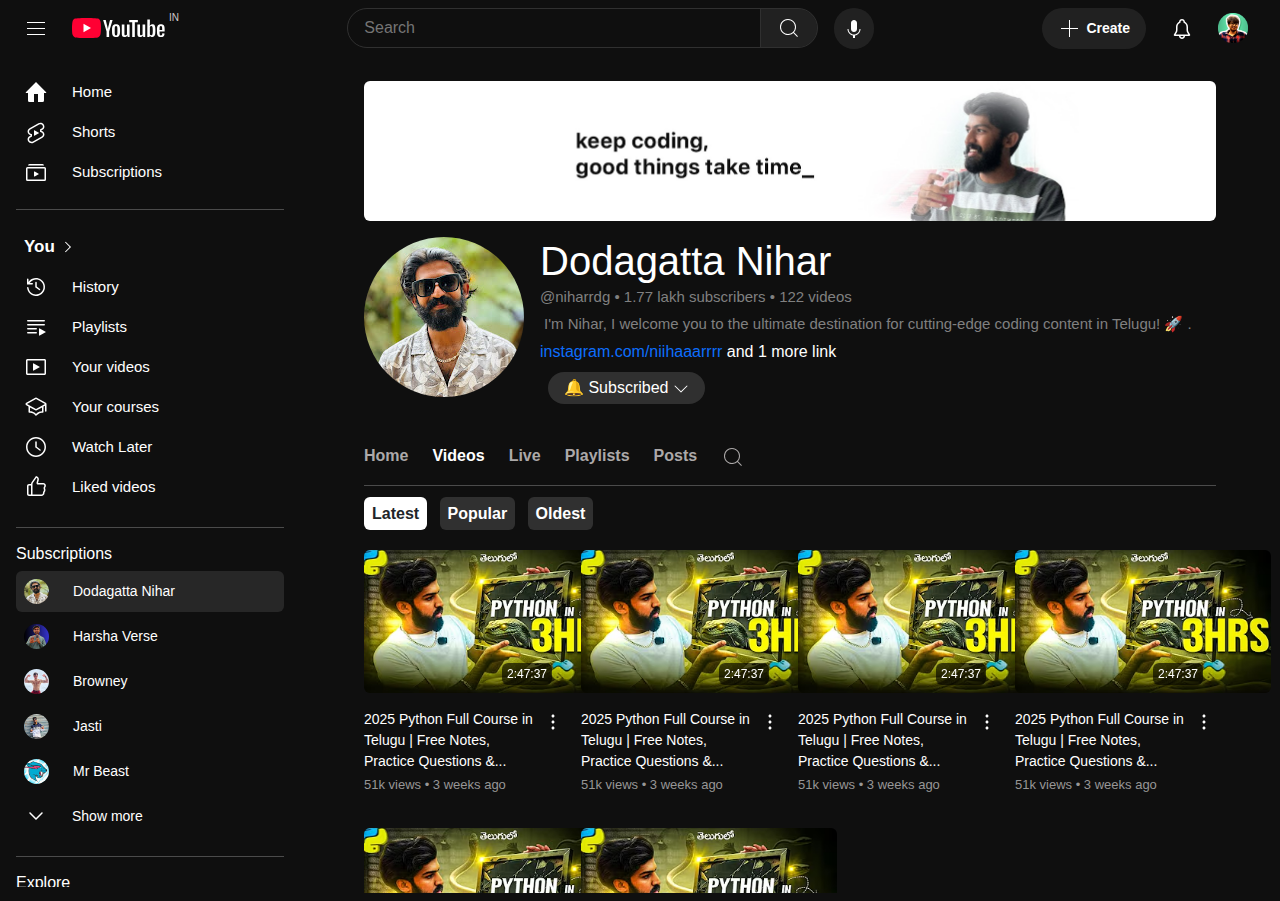
==== youtube-clone/channel.html @ 674cef79 "Added two projects" ====
<!DOCTYPE html>
<html lang="en">
  <head>
    <meta charset="UTF-8" />
    <meta name="viewport" content="width=device-width, initial-scale=1.0" />
    <title>YouTube</title>
    <link rel="stylesheet" href="style.css" />
    <link
      href="https://cdn.jsdelivr.net/npm/bootstrap@5.3.0/dist/css/bootstrap.min.css"
      rel="stylesheet"
    />
    <link rel="shortcut icon" href="images/favicon.ico" type="image/x-icon" />
  </head>

  <body>
    <div style="font-family: sans-serif; background-color: #0f0f0f">
      <div
        class="position-sticky"
        style="height: 56.5px; top: 0; background-color: #0f0f0f"
      >
        <div
          class="d-flex justify-content-between align-items-center p-3 me-3 ms-2 h-100"
        >
          <div class="d-flex gap-4 align-items-center">
            <div>
              <svg
                xmlns="http://www.w3.org/2000/svg"
                fill="white"
                height="24"
                viewBox="0 0 24 24"
                width="24"
              >
                <path d="M21 6H3V5h18v1zm0 5H3v1h18v-1zm0 6H3v1h18v-1z"></path>
              </svg>
            </div>
            <div class="d-flex align-items-center gap-1">
              <svg
                xmlns="http://www.w3.org/2000/svg"
                id="yt-ringo2-svg_yt11"
                width="93"
                height="20"
                viewBox="0 0 93 20"
              >
                <g>
                  <path
                    d="M14.4848 20C14.4848 20 23.5695 20 25.8229 19.4C27.0917 19.06 28.0459 18.08 28.3808 16.87C29 14.65 29 9.98 29 9.98C29 9.98 29 5.34 28.3808 3.14C28.0459 1.9 27.0917 0.94 25.8229 0.61C23.5695 0 14.4848 0 14.4848 0C14.4848 0 5.42037 0 3.17711 0.61C1.9286 0.94 0.954148 1.9 0.59888 3.14C0 5.34 0 9.98 0 9.98C0 9.98 0 14.65 0.59888 16.87C0.954148 18.08 1.9286 19.06 3.17711 19.4C5.42037 20 14.4848 20 14.4848 20Z"
                    fill="#FF0033"
                  ></path>
                  <path d="M19 10L11.5 5.75V14.25L19 10Z" fill="white"></path>
                </g>
                <g id="youtube-paths_yt11" fill="white">
                  <path
                    d="M37.1384 18.8999V13.4399L40.6084 2.09994H38.0184L36.6984 7.24994C36.3984 8.42994 36.1284 9.65994 35.9284 10.7999H35.7684C35.6584 9.79994 35.3384 8.48994 35.0184 7.22994L33.7384 2.09994H31.1484L34.5684 13.4399V18.8999H37.1384Z"
                  ></path>
                  <path
                    d="M44.1003 6.29994C41.0703 6.29994 40.0303 8.04994 40.0303 11.8199V13.6099C40.0303 16.9899 40.6803 19.1099 44.0403 19.1099C47.3503 19.1099 48.0603 17.0899 48.0603 13.6099V11.8199C48.0603 8.44994 47.3803 6.29994 44.1003 6.29994ZM45.3903 14.7199C45.3903 16.3599 45.1003 17.3899 44.0503 17.3899C43.0203 17.3899 42.7303 16.3499 42.7303 14.7199V10.6799C42.7303 9.27994 42.9303 8.02994 44.0503 8.02994C45.2303 8.02994 45.3903 9.34994 45.3903 10.6799V14.7199Z"
                  ></path>
                  <path
                    d="M52.2713 19.0899C53.7313 19.0899 54.6413 18.4799 55.3913 17.3799H55.5013L55.6113 18.8999H57.6012V6.53994H54.9613V16.4699C54.6812 16.9599 54.0312 17.3199 53.4212 17.3199C52.6512 17.3199 52.4113 16.7099 52.4113 15.6899V6.53994H49.7812V15.8099C49.7812 17.8199 50.3613 19.0899 52.2713 19.0899Z"
                  ></path>
                  <path
                    d="M62.8261 18.8999V4.14994H65.8661V2.09994H57.1761V4.14994H60.2161V18.8999H62.8261Z"
                  ></path>
                  <path
                    d="M67.8728 19.0899C69.3328 19.0899 70.2428 18.4799 70.9928 17.3799H71.1028L71.2128 18.8999H73.2028V6.53994H70.5628V16.4699C70.2828 16.9599 69.6328 17.3199 69.0228 17.3199C68.2528 17.3199 68.0128 16.7099 68.0128 15.6899V6.53994H65.3828V15.8099C65.3828 17.8199 65.9628 19.0899 67.8728 19.0899Z"
                  ></path>
                  <path
                    d="M80.6744 6.26994C79.3944 6.26994 78.4744 6.82994 77.8644 7.73994H77.7344C77.8144 6.53994 77.8744 5.51994 77.8744 4.70994V1.43994H75.3244L75.3144 12.1799L75.3244 18.8999H77.5444L77.7344 17.6999H77.8044C78.3944 18.5099 79.3044 19.0199 80.5144 19.0199C82.5244 19.0199 83.3844 17.2899 83.3844 13.6099V11.6999C83.3844 8.25994 82.9944 6.26994 80.6744 6.26994ZM80.7644 13.6099C80.7644 15.9099 80.4244 17.2799 79.3544 17.2799C78.8544 17.2799 78.1644 17.0399 77.8544 16.5899V9.23994C78.1244 8.53994 78.7244 8.02994 79.3944 8.02994C80.4744 8.02994 80.7644 9.33994 80.7644 11.7299V13.6099Z"
                  ></path>
                  <path
                    d="M92.6517 11.4999C92.6517 8.51994 92.3517 6.30994 88.9217 6.30994C85.6917 6.30994 84.9717 8.45994 84.9717 11.6199V13.7899C84.9717 16.8699 85.6317 19.1099 88.8417 19.1099C91.3817 19.1099 92.6917 17.8399 92.5417 15.3799L90.2917 15.2599C90.2617 16.7799 89.9117 17.3999 88.9017 17.3999C87.6317 17.3999 87.5717 16.1899 87.5717 14.3899V13.5499H92.6517V11.4999ZM88.8617 7.96994C90.0817 7.96994 90.1717 9.11994 90.1717 11.0699V12.0799H87.5717V11.0699C87.5717 9.13994 87.6517 7.96994 88.8617 7.96994Z"
                  ></path>
                </g>
              </svg>
              <div class="pb-4">
                <span style="color: rgb(205, 200, 200); font-size: 10px"
                  >IN</span
                >
              </div>
            </div>
          </div>

          <div class="d-flex gap-3 align-items-center" style="width: 43%">
            <div
              class="d-flex align-items-center w-100 rounded-pill"
              style="border: 1px solid #303030; height: 40px"
            >
              <input
                type="search"
                name="searchbar"
                id="searchbar"
                placeholder="Search"
                class="w-100 h-100 ps-3 border-0"
                style="
                  caret-color: white;
                  outline: none;
                  color: white;
                  background-color: rgba(0, 0, 0, 0);
                "
              />
              <div
                class="h-100 ps-3 pe-3 rounded-pill rounded-start"
                style="
                  background-color: #ffffff14;
                  border-left: 1px solid #303030;
                "
              >
                <svg
                  xmlns="http://www.w3.org/2000/svg"
                  fill="white"
                  height="24"
                  viewBox="0 0 24 24"
                  width="24"
                  class="h-100"
                >
                  <path
                    clip-rule="evenodd"
                    d="M16.296 16.996a8 8 0 11.707-.708l3.909 3.91-.707.707-3.909-3.909zM18 11a7 7 0 00-14 0 7 7 0 1014 0z"
                    fill-rule="evenodd"
                  ></path>
                </svg>
              </div>
            </div>
            <div class="p-2 rounded-pill" style="background-color: #ffffff14">
              <svg
                xmlns="http://www.w3.org/2000/svg"
                fill="white"
                height="24"
                viewBox="0 0 24 24"
                width="24"
              >
                <path
                  d="M12 3c-1.66 0-3 1.37-3 3.07v5.86c0 1.7 1.34 3.07 3 3.07s3-1.37 3-3.07V6.07C15 4.37 13.66 3 12 3zm6.5 9h-1c0 3.03-2.47 5.5-5.5 5.5S6.5 15.03 6.5 12h-1c0 3.24 2.39 5.93 5.5 6.41V21h2v-2.59c3.11-.48 5.5-3.17 5.5-6.41z"
                ></path>
              </svg>
            </div>
          </div>

          <div class="d-flex gap-4 align-items-center">
            <div
              class="pt-2 pb-2 ps-3 pe-3 rounded-pill"
              style="background-color: #ffffff14"
            >
              <svg
                xmlns="http://www.w3.org/2000/svg"
                fill="white"
                height="24"
                viewBox="0 0 24 24"
                width="24"
              >
                <path d="M20 12h-8v8h-1v-8H3v-1h8V3h1v8h8v1z"></path>
              </svg>
              <span class="text-white fw-bold" style="font-size: 14px"
                >Create</span
              >
            </div>

            <div>
              <svg
                xmlns="http://www.w3.org/2000/svg"
                fill="white"
                height="24"
                viewBox="0 0 24 24"
                width="24"
              >
                <path
                  clip-rule="evenodd"
                  d="m13.497 4.898.053.8.694.4C15.596 6.878 16.5 8.334 16.5 10v2.892c0 .997.27 1.975.784 2.83L18.35 17.5H5.649l1.067-1.778c.513-.855.784-1.833.784-2.83V10c0-1.666.904-3.122 2.256-3.902l.694-.4.053-.8c.052-.78.703-1.398 1.497-1.398.794 0 1.445.618 1.497 1.398ZM6 10c0-2.224 1.21-4.165 3.007-5.201C9.11 3.236 10.41 2 12 2c1.59 0 2.89 1.236 2.993 2.799C16.79 5.835 18 7.776 18 10v2.892c0 .725.197 1.436.57 2.058l1.521 2.535c.4.667-.08 1.515-.857 1.515H15c0 .796-.316 1.559-.879 2.121-.562.563-1.325.879-2.121.879s-1.559-.316-2.121-.879C9.316 20.56 9 19.796 9 19H4.766c-.777 0-1.257-.848-.857-1.515L5.43 14.95c.373-.622.57-1.333.57-2.058V10Zm4.5 9c0 .398.158.78.44 1.06.28.282.662.44 1.06.44s.78-.158 1.06-.44c.282-.28.44-.662.44-1.06h-3Z"
                  fill-rule="evenodd"
                ></path>
              </svg>
            </div>

            <div>
              <img
                src="images/Gnani Profile_1.png"
                alt="profile picture"
                width="30"
                height="30"
              />
            </div>
          </div>
        </div>
      </div>

      <div class="d-flex">
        <div class="flex-column gap-2 small-sidebar" style="max-width: 70px">
          <div class="p-2 pt-3 pb-3 rounded hover">
            <a
              href="home.html"
              class="d-flex flex-column align-items-center gap-1 text-decoration-none text-white"
              style="font-size: 12px"
            >
              <svg
                xmlns="http://www.w3.org/2000/svg"
                fill="white"
                height="24"
                viewBox="0 0 24 24"
                width="24"
              >
                <path
                  clip-rule="evenodd"
                  d="M22.146 11.146a.5.5 0 01-.353.854H20v7.5a1.5 1.5 0 01-1.5 1.5H14v-8h-4v8H5.5A1.5 1.5 0 014 19.5V12H2.207a.5.5 0 01-.353-.854L12 1l10.146 10.146Z"
                  fill-rule="evenodd"
                ></path>
              </svg>
              <span>Home</span></a
            >
          </div>

          <div class="p-2 pt-3 pb-3 rounded hover">
            <a
              href="#"
              class="d-flex flex-column align-items-center gap-1 text-decoration-none text-white"
              style="font-size: 12px"
            >
              <svg
                xmlns="http://www.w3.org/2000/svg"
                fill="white"
                height="24"
                viewBox="0 0 24 24"
                width="24"
              >
                <path
                  clip-rule="evenodd"
                  d="m7.61 15.719.392-.22v-2.24l-.534-.228-.942-.404c-.869-.372-1.4-1.15-1.446-1.974-.047-.823.39-1.642 1.203-2.097h.001L15.13 3.59c1.231-.689 2.785-.27 3.466.833.652 1.058.313 2.452-.879 3.118l-1.327.743-.388.217v2.243l.53.227.942.404c.869.372 1.4 1.15 1.446 1.974.047.823-.39 1.642-1.203 2.097l-.002.001-8.845 4.964-.001.001c-1.231.688-2.784.269-3.465-.834-.652-1.058-.313-2.451.879-3.118l1.327-.742Zm1.993 6.002c-1.905 1.066-4.356.46-5.475-1.355-1.057-1.713-.548-3.89 1.117-5.025a4.14 4.14 0 01.305-.189l1.327-.742-.942-.404a4.055 4.055 0 01-.709-.391c-.963-.666-1.578-1.718-1.644-2.877-.08-1.422.679-2.77 1.968-3.49l8.847-4.966c1.905-1.066 4.356-.46 5.475 1.355 1.057 1.713.548 3.89-1.117 5.025a4.074 4.074 0 01-.305.19l-1.327.742.942.403c.253.109.49.24.709.392.963.666 1.578 1.717 1.644 2.876.08 1.423-.679 2.77-1.968 3.491l-8.847 4.965ZM10 14.567a.25.25 0 00.374.217l4.45-2.567a.25.25 0 000-.433l-4.45-2.567a.25.25 0 00-.374.216v5.134Z"
                  fill-rule="evenodd"
                ></path>
              </svg>
              <span>Shorts</span></a
            >
          </div>

          <div class="p-2 pt-3 pb-3 rounded hover">
            <a
              href="subscriptions.html"
              class="d-flex flex-column align-items-center gap-1 text-decoration-none text-white"
              style="font-size: 12px"
            >
              <svg
                xmlns="http://www.w3.org/2000/svg"
                fill="white"
                height="24"
                viewBox="0 0 24 24"
                width="24"
              >
                <path
                  clip-rule="evenodd"
                  d="M4 4.5A1.5 1.5 0 015.5 3h13A1.5 1.5 0 0120 4.5H4Zm16.5 3h-17v11h17v-11ZM3.5 6A1.5 1.5 0 002 7.5v11A1.5 1.5 0 003.5 20h17a1.5 1.5 0 001.5-1.5v-11A1.5 1.5 0 0020.5 6h-17Zm7.257 4.454a.5.5 0 00-.757.43v4.233a.5.5 0 00.757.429L15 13l-4.243-2.546Z"
                  fill-rule="evenodd"
                ></path>
              </svg>
              <span>Subscriptions</span></a
            >
          </div>

          <div class="p-2 pt-3 pb-3 rounded hover">
            <a
              href="#"
              class="d-flex flex-column align-items-center gap-1 text-decoration-none text-white"
              style="font-size: 12px"
            >
              <svg
                xmlns="http://www.w3.org/2000/svg"
                fill="currentColor"
                height="24"
                viewBox="0 0 24 24"
                width="24"
              >
                <path
                  clip-rule="evenodd"
                  d="M12 20.5c1.894 0 3.643-.62 5.055-1.666a5.5 5.5 0 00-10.064-.105.755.755 0 01-.054.099A8.462 8.462 0 0012 20.5Zm4.079-5.189a7 7 0 012.142 2.48 8.5 8.5 0 10-12.443 0 7 7 0 0110.3-2.48ZM12 22c5.523 0 10-4.477 10-10S17.523 2 12 2 2 6.477 2 12s4.477 10 10 10Zm2-12.5a2 2 0 11-4 0 2 2 0 014 0Zm1.5 0a3.5 3.5 0 11-7 0 3.5 3.5 0 017 0Z"
                  fill-rule="evenodd"
                ></path>
              </svg>
              <span>You</span></a
            >
          </div>
        </div>

        <div
          class="p-3 text-white scroll-bar sidebar"
          style="max-width: 300px; max-height: 92.3vh"
        >
          <div class="p-2 rounded hover">
            <a
              href="home.html"
              class="d-flex align-items-center gap-4 text-decoration-none text-white"
              style="font-size: 15px"
            >
              <svg
                xmlns="http://www.w3.org/2000/svg"
                fill="white"
                height="24"
                viewBox="0 0 24 24"
                width="24"
              >
                <path
                  clip-rule="evenodd"
                  d="M22.146 11.146a.5.5 0 01-.353.854H20v7.5a1.5 1.5 0 01-1.5 1.5H14v-8h-4v8H5.5A1.5 1.5 0 014 19.5V12H2.207a.5.5 0 01-.353-.854L12 1l10.146 10.146Z"
                  fill-rule="evenodd"
                ></path>
              </svg>
              <span>Home</span></a
            >
          </div>

          <div class="p-2 rounded hover">
            <a
              href="#"
              class="d-flex align-items-center gap-4 text-decoration-none text-white"
              style="font-size: 15px"
            >
              <svg
                xmlns="http://www.w3.org/2000/svg"
                fill="white"
                height="24"
                viewBox="0 0 24 24"
                width="24"
              >
                <path
                  clip-rule="evenodd"
                  d="m7.61 15.719.392-.22v-2.24l-.534-.228-.942-.404c-.869-.372-1.4-1.15-1.446-1.974-.047-.823.39-1.642 1.203-2.097h.001L15.13 3.59c1.231-.689 2.785-.27 3.466.833.652 1.058.313 2.452-.879 3.118l-1.327.743-.388.217v2.243l.53.227.942.404c.869.372 1.4 1.15 1.446 1.974.047.823-.39 1.642-1.203 2.097l-.002.001-8.845 4.964-.001.001c-1.231.688-2.784.269-3.465-.834-.652-1.058-.313-2.451.879-3.118l1.327-.742Zm1.993 6.002c-1.905 1.066-4.356.46-5.475-1.355-1.057-1.713-.548-3.89 1.117-5.025a4.14 4.14 0 01.305-.189l1.327-.742-.942-.404a4.055 4.055 0 01-.709-.391c-.963-.666-1.578-1.718-1.644-2.877-.08-1.422.679-2.77 1.968-3.49l8.847-4.966c1.905-1.066 4.356-.46 5.475 1.355 1.057 1.713.548 3.89-1.117 5.025a4.074 4.074 0 01-.305.19l-1.327.742.942.403c.253.109.49.24.709.392.963.666 1.578 1.717 1.644 2.876.08 1.423-.679 2.77-1.968 3.491l-8.847 4.965ZM10 14.567a.25.25 0 00.374.217l4.45-2.567a.25.25 0 000-.433l-4.45-2.567a.25.25 0 00-.374.216v5.134Z"
                  fill-rule="evenodd"
                ></path>
              </svg>
              <span>Shorts</span></a
            >
          </div>

          <div class="p-2 rounded hover">
            <a
              href="subscriptions.html"
              class="d-flex align-items-center gap-4 text-decoration-none text-white"
              style="font-size: 15px"
            >
              <svg
                xmlns="http://www.w3.org/2000/svg"
                fill="white"
                height="24"
                viewBox="0 0 24 24"
                width="24"
              >
                <path
                  clip-rule="evenodd"
                  d="M4 4.5A1.5 1.5 0 015.5 3h13A1.5 1.5 0 0120 4.5H4Zm16.5 3h-17v11h17v-11ZM3.5 6A1.5 1.5 0 002 7.5v11A1.5 1.5 0 003.5 20h17a1.5 1.5 0 001.5-1.5v-11A1.5 1.5 0 0020.5 6h-17Zm7.257 4.454a.5.5 0 00-.757.43v4.233a.5.5 0 00.757.429L15 13l-4.243-2.546Z"
                  fill-rule="evenodd"
                ></path>
              </svg>
              <span>Subscriptions</span></a
            >
          </div>
          <hr />

          <div>
            <div class="p-2 rounded hover">
              <a
                href="#"
                class="d-flex align-items-center gap-4 text-decoration-none text-white fw-bold"
                style="font-size: 17px"
              >
                <p class="m-0 lh-0 p-0">
                  You
                  <span
                    ><svg
                      xmlns="http://www.w3.org/2000/svg"
                      fill="white"
                      height="16"
                      viewBox="0 0 16 16"
                      width="16"
                    >
                      <path
                        d="M4.97 12.65 9.62 8 4.97 3.35l.71-.71L11.03 8l-5.35 5.35-.71-.7z"
                      ></path></svg
                  ></span>
                </p>
              </a>
            </div>

            <div class="pb-1">
              <div class="p-2 rounded hover">
                <a
                  href="#"
                  class="d-flex align-items-center gap-4 text-decoration-none text-white"
                  style="font-size: 15px"
                >
                  <svg
                    xmlns="http://www.w3.org/2000/svg"
                    fill="currentColor"
                    height="24"
                    viewBox="0 0 24 24"
                    width="24"
                  >
                    <path
                      clip-rule="evenodd"
                      d="M14.203 4.83c-1.74-.534-3.614-.418-5.274.327-1.354.608-2.49 1.6-3.273 2.843H8.25c.414 0 .75.336.75.75s-.336.75-.75.75H3V4.25c0-.414.336-.75.75-.75s.75.336.75.75v2.775c.935-1.41 2.254-2.536 3.815-3.236 1.992-.894 4.241-1.033 6.328-.392 2.088.641 3.87 2.02 5.017 3.878 1.146 1.858 1.578 4.07 1.215 6.223-.364 2.153-1.498 4.1-3.19 5.48-1.693 1.379-3.83 2.095-6.012 2.016-2.182-.08-4.26-.949-5.849-2.447-1.588-1.499-2.578-3.523-2.784-5.697-.039-.412.264-.778.676-.817.412-.04.778.263.818.675.171 1.812.996 3.499 2.32 4.748 1.323 1.248 3.055 1.973 4.874 2.04 1.818.065 3.598-.532 5.01-1.681 1.41-1.15 2.355-2.773 2.657-4.567.303-1.794-.056-3.637-1.012-5.186-.955-1.548-2.44-2.697-4.18-3.231ZM12.75 7.5c0-.414-.336-.75-.75-.75s-.75.336-.75.75v4.886l.314.224 3.5 2.5c.337.241.806.163 1.046-.174.241-.337.163-.806-.174-1.046l-3.186-2.276V7.5Z"
                      fill-rule="evenodd"
                    ></path>
                  </svg>
                  <span>History</span></a
                >
              </div>

              <div class="p-2 rounded hover">
                <a
                  href="#"
                  class="d-flex align-items-center gap-4 text-decoration-none text-white"
                  style="font-size: 15px"
                >
                  <svg
                    xmlns="http://www.w3.org/2000/svg"
                    fill="currentColor"
                    height="24"
                    viewBox="0 0 24 24"
                    width="24"
                  >
                    <path
                      clip-rule="evenodd"
                      d="M3.75 5c-.414 0-.75.336-.75.75s.336.75.75.75h16.5c.414 0 .75-.336.75-.75S20.664 5 20.25 5H3.75Zm0 4c-.414 0-.75.336-.75.75s.336.75.75.75h16.5c.414 0 .75-.336.75-.75S20.664 9 20.25 9H3.75Zm0 4c-.414 0-.75.336-.75.75s.336.75.75.75h8.5c.414 0 .75-.336.75-.75s-.336-.75-.75-.75h-8.5Zm8.5 4c.414 0 .75.336.75.75s-.336.75-.75.75h-8.5c-.414 0-.75-.336-.75-.75s.336-.75.75-.75h8.5Zm3.498-3.572c-.333-.191-.748.05-.748.434v6.276c0 .384.415.625.748.434L22 17l-6.252-3.572Z"
                      fill-rule="evenodd"
                    ></path>
                  </svg>
                  <span>Playlists</span></a
                >
              </div>

              <div class="p-2 rounded hover">
                <a
                  href="#"
                  class="d-flex align-items-center gap-4 text-decoration-none text-white"
                  style="font-size: 15px"
                >
                  <svg
                    xmlns="http://www.w3.org/2000/svg"
                    fill="currentColor"
                    height="24"
                    viewBox="0 0 24 24"
                    width="24"
                  >
                    <path
                      clip-rule="evenodd"
                      d="M3.5 5.5h17v13h-17v-13ZM2 5.5C2 4.672 2.672 4 3.5 4h17c.828 0 1.5.672 1.5 1.5v13c0 .828-.672 1.5-1.5 1.5h-17c-.828 0-1.5-.672-1.5-1.5v-13Zm7.748 2.927c-.333-.19-.748.05-.748.435v6.276c0 .384.415.625.748.434L16 12 9.748 8.427Z"
                      fill-rule="evenodd"
                    ></path>
                  </svg>
                  <span>Your videos</span></a
                >
              </div>

              <div class="p-2 rounded hover">
                <a
                  href="#"
                  class="d-flex align-items-center gap-4 text-decoration-none text-white"
                  style="font-size: 15px"
                >
                  <svg
                    xmlns="http://www.w3.org/2000/svg"
                    fill="currentColor"
                    height="24"
                    viewBox="0 0 24 24"
                    width="24"
                  >
                    <path
                      clip-rule="evenodd"
                      d="M11.271 2.689a1.5 1.5 0 011.457 0l9 5A1.5 1.5 0 0122.5 9v7a.75.75 0 01-1.5 0v-5.284l-1.5.833V17a.75.75 0 01-.741.75c-1.9.023-3.076.4-3.941.896-.71.407-1.229.895-1.817 1.448-.159.149-.322.302-.496.46a.75.75 0 01-1.046-.034l-.076-.08c-.702-.73-1.303-1.355-2.164-1.832-.875-.485-2.074-.84-3.976-.858A.75.75 0 014.5 17v-5.45l-2.228-1.24a1.5 1.5 0 010-2.622l9-5ZM6 12.383v3.891c1.703.096 2.946.468 3.946 1.022.858.475 1.508 1.07 2.08 1.652.575-.54 1.221-1.13 2.046-1.603.988-.566 2.215-.963 3.928-1.068v-3.894l-5.272 2.928a1.5 1.5 0 01-1.457 0L6 12.383ZM12 4l9 5-9 5-9-5 9-5Z"
                      fill-rule="evenodd"
                    ></path>
                  </svg>
                  <span>Your courses</span></a
                >
              </div>

              <div class="p-2 rounded hover">
                <a
                  href="watch-later.html"
                  class="d-flex align-items-center gap-4 text-decoration-none text-white"
                  style="font-size: 15px"
                >
                  <svg
                    xmlns="http://www.w3.org/2000/svg"
                    fill="currentColor"
                    height="24"
                    viewBox="0 0 24 24"
                    width="24"
                  >
                    <path
                      clip-rule="evenodd"
                      d="M20.5 12c0 4.694-3.806 8.5-8.5 8.5S3.5 16.694 3.5 12 7.306 3.5 12 3.5s8.5 3.806 8.5 8.5Zm1.5 0c0 5.523-4.477 10-10 10S2 17.523 2 12 6.477 2 12 2s10 4.477 10 10Zm-9.25-5c0-.414-.336-.75-.75-.75s-.75.336-.75.75v5.375l.3.225 4 3c.331.248.802.181 1.05-.15.248-.331.181-.801-.15-1.05l-3.7-2.775V7Z"
                      fill-rule="evenodd"
                    ></path>
                  </svg>
                  <span>Watch Later</span></a
                >
              </div>

              <div class="p-2 rounded hover">
                <a
                  href="#"
                  class="d-flex align-items-center gap-4 text-decoration-none text-white"
                  style="font-size: 15px"
                >
                  <svg
                    xmlns="http://www.w3.org/2000/svg"
                    fill="currentColor"
                    height="24"
                    viewBox="0 0 24 24"
                    width="24"
                  >
                    <path
                      clip-rule="evenodd"
                      d="M14.813 5.018 14.41 6.5 14 8h5.192c.826 0 1.609.376 2.125 1.022.711.888.794 2.125.209 3.101L21 13l.165.413c.519 1.296.324 2.769-.514 3.885l-.151.202v.5c0 1.657-1.343 3-3 3H5c-1.105 0-2-.895-2-2v-8c0-1.105.895-2 2-2h2v.282c0-.834.26-1.647.745-2.325L12 1l1.1.472c1.376.59 2.107 2.103 1.713 3.546ZM7 10.5H5c-.276 0-.5.224-.5.5v8c0 .276.224.5.5.5h2v-9Zm10.5 9h-9V9.282c0-.521.163-1.03.466-1.453l3.553-4.975c.682.298 1.043 1.051.847 1.77l-.813 2.981c-.123.451-.029.934.255 1.305.284.372.725.59 1.192.59h5.192c.37 0 .722.169.954.459.32.399.357.954.094 1.393l-.526.876c-.241.402-.28.894-.107 1.33l.165.412c.324.81.203 1.73-.32 2.428l-.152.202c-.195.26-.3.575-.3.9v.5c0 .828-.672 1.5-1.5 1.5Z"
                      fill-rule="evenodd"
                    ></path>
                  </svg>
                  <span>Liked videos</span></a
                >
              </div>
            </div>
            <hr />
          </div>

          <div>
            <h6>Subscriptions</h6>
            <div class="d-flex flex-column gap-1">
              <div
                class="d-flex align-items-center gap-4 p-2 rounded"
                style="background-color: #272727"
              >
                <a
                  href="channel.html"
                  class="d-flex align-items-center gap-4 text-decoration-none text-white"
                  style="font-size: 15px"
                >
                  <img
                    src="images/subscriptions/sub1.png"
                    alt="sub1 image"
                    width="25"
                    height="25"
                    class="rounded-pill"
                  />
                  <span style="font-size: 14px">Dodagatta Nihar</span></a
                >
              </div>

              <div class="d-flex align-items-center gap-4 p-2 rounded hover">
                <a
                  href="#"
                  class="d-flex align-items-center gap-4 text-decoration-none text-white"
                  style="font-size: 15px"
                >
                  <img
                    src="images/subscriptions/sub2.png"
                    alt="sub2 image"
                    width="25"
                    height="25"
                    class="rounded-pill"
                  />
                  <span style="font-size: 14px">Harsha Verse</span></a
                >
              </div>

              <div class="d-flex align-items-center gap-4 p-2 rounded hover">
                <a
                  href="#"
                  class="d-flex align-items-center gap-4 text-decoration-none text-white"
                  style="font-size: 15px"
                >
                  <img
                    src="images/subscriptions/sub3.png"
                    alt="sub3 image"
                    width="25"
                    height="25"
                    class="rounded-pill"
                  />
                  <span style="font-size: 14px">Browney</span></a
                >
              </div>

              <div class="d-flex align-items-center gap-4 p-2 rounded hover">
                <a
                  href="#"
                  class="d-flex align-items-center gap-4 text-decoration-none text-white"
                  style="font-size: 15px"
                >
                  <img
                    src="images/subscriptions/sub4.png"
                    alt="sub4 image"
                    width="25"
                    height="25"
                    class="rounded-pill"
                  />
                  <span style="font-size: 14px">Jasti</span></a
                >
              </div>

              <div class="d-flex align-items-center gap-4 p-2 rounded hover">
                <a
                  href="#"
                  class="d-flex align-items-center gap-4 text-decoration-none text-white"
                  style="font-size: 15px"
                >
                  <img
                    src="images/subscriptions/sub5.png"
                    alt="sub5 image"
                    width="25"
                    height="25"
                    class="rounded-pill"
                  />
                  <span style="font-size: 14px">Mr Beast</span></a
                >
              </div>

              <div class="d-flex align-items-center gap-4 p-2 rounded hover">
                <a
                  href="#"
                  class="d-flex align-items-center gap-4 text-decoration-none text-white"
                  style="font-size: 15px"
                >
                  <svg
                    xmlns="http://www.w3.org/2000/svg"
                    fill="currentColor"
                    height="24"
                    viewBox="0 0 24 24"
                    width="24"
                  >
                    <path
                      clip-rule="evenodd"
                      d="M5.47 8.47c.293-.293.767-.293 1.06 0L12 13.94l5.47-5.47c.293-.293.767-.293 1.06 0 .293.293.293.767 0 1.06l-6 6-.53.53-.53-.53-6-6c-.293-.293-.293-.767 0-1.06Z"
                      fill-rule="evenodd"
                    ></path>
                  </svg>
                  <span style="font-size: 14px">Show more</span></a
                >
              </div>

              <hr />
            </div>
          </div>

          <div>
            <h6>Explore</h6>

            <div class="p-2 rounded hover">
              <a
                href="trending.html"
                class="d-flex align-items-center gap-4 text-decoration-none text-white"
                style="font-size: 15px"
              >
                <svg
                  xmlns="http://www.w3.org/2000/svg"
                  fill="currentColor"
                  height="24"
                  viewBox="0 0 24 24"
                  width="24"
                >
                  <path
                    clip-rule="evenodd"
                    d="m14 2-1.5.886-5.195 3.07C4.637 7.533 3 10.401 3 13.5c0 4.694 3.806 8.5 8.5 8.5s8.5-3.806 8.5-8.5V1l-1.5 1-3 2L14 5V2ZM8.068 7.248l4.432-2.62v3.175l2.332-1.555L18.5 3.803V13.5c0 3.866-3.134 7-7 7s-7-3.134-7-7c0-2.568 1.357-4.946 3.568-6.252ZM9 15c0-1.226.693-2.346 1.789-2.894L15 10v5c0 1.657-1.343 3-3 3s-3-1.343-3-3Z"
                    fill-rule="evenodd"
                  ></path>
                </svg>
                <span>Trending</span></a
              >
            </div>

            <div class="p-2 rounded hover">
              <a
                href="#"
                class="d-flex align-items-center gap-4 text-decoration-none text-white"
                style="font-size: 15px"
              >
                <svg
                  xmlns="http://www.w3.org/2000/svg"
                  fill="currentColor"
                  height="24"
                  viewBox="0 0 24 24"
                  width="24"
                >
                  <path
                    clip-rule="evenodd"
                    d="M12 2.5c-.328 0-.653.065-.957.19-.303.126-.579.31-.81.542-.233.232-.417.508-.543.811-.125.304-.19.629-.19.957v1h5V5c0-.328-.065-.653-.19-.957-.126-.303-.31-.579-.542-.81-.232-.233-.508-.417-.811-.543-.304-.125-.629-.19-.957-.19ZM16 5v1h3.5c.828 0 1.5.672 1.5 1.5V18c0 2.21-1.79 4-4 4H7c-2.21 0-4-1.79-4-4V7.5C3 6.672 3.672 6 4.5 6H8V5c0-.525.103-1.045.304-1.53.201-.486.496-.927.868-1.298.371-.372.812-.667 1.297-.868C10.955 1.104 11.475 1 12 1c.525 0 1.045.103 1.53.304.486.202.927.496 1.298.868.372.371.667.812.867 1.297C15.896 3.955 16 4.475 16 5Zm-4 7.5c-.328 0-.653-.065-.957-.19-.303-.126-.579-.31-.81-.542-.233-.232-.417-.508-.543-.811-.125-.304-.19-.629-.19-.957 0-.414-.336-.75-.75-.75S8 9.586 8 10c0 .525.103 1.045.304 1.53.201.486.496.927.868 1.298.371.372.812.667 1.297.867.486.201 1.006.305 1.531.305.525 0 1.045-.104 1.53-.305.486-.2.927-.495 1.298-.867.372-.371.667-.812.867-1.297.201-.486.305-1.006.305-1.531 0-.414-.336-.75-.75-.75s-.75.336-.75.75c0 .328-.065.653-.19.957-.126.303-.31.579-.542.81-.232.233-.508.417-.811.543-.304.125-.629.19-.957.19Zm-7.5-5h15V18c0 1.38-1.12 2.5-2.5 2.5H7c-1.38 0-2.5-1.12-2.5-2.5V7.5Z"
                    fill-rule="evenodd"
                  ></path>
                </svg>
                <span>Shopping</span></a
              >
            </div>

            <div class="p-2 rounded hover">
              <a
                href="#"
                class="d-flex align-items-center gap-4 text-decoration-none text-white"
                style="font-size: 15px"
              >
                <svg
                  xmlns="http://www.w3.org/2000/svg"
                  fill="currentColor"
                  height="24"
                  viewBox="0 0 24 24"
                  width="24"
                >
                  <path
                    clip-rule="evenodd"
                    d="M19 3c0-.271-.146-.521-.383-.654-.237-.133-.527-.127-.758.014l-9 5.5c-.223.136-.359.379-.359.64v7.901C8.059 16.146 7.546 16 7 16c-1.657 0-3 1.343-3 3s1.343 3 3 3 3-1.343 3-3v-7.08l7.5-4.583v6.064c-.441-.255-.954-.401-1.5-.401-1.657 0-3 1.343-3 3s1.343 3 3 3 3-1.343 3-3V3Zm-1.5 13c0-.828-.672-1.5-1.5-1.5s-1.5.672-1.5 1.5.672 1.5 1.5 1.5 1.5-.672 1.5-1.5Zm-9 3c0-.828-.672-1.5-1.5-1.5s-1.5.672-1.5 1.5.672 1.5 1.5 1.5 1.5-.672 1.5-1.5Zm9-13.42L10 10.162V8.92l7.5-4.584V5.58Z"
                    fill-rule="evenodd"
                  ></path>
                </svg>
                <span>Music</span></a
              >
            </div>

            <div class="p-2 rounded hover">
              <a
                href="#"
                class="d-flex align-items-center gap-4 text-decoration-none text-white"
                style="font-size: 15px"
              >
                <svg
                  xmlns="http://www.w3.org/2000/svg"
                  fill="currentColor"
                  height="24"
                  viewBox="0 0 24 24"
                  width="24"
                >
                  <path
                    clip-rule="evenodd"
                    d="m3.116 5.998 16.79-2.66.157.988-16.79 2.66-.157-.988Zm-1.481.235c-.13-.819.428-1.587 1.247-1.717l16.79-2.659c.819-.13 1.587.429 1.716 1.247l.157.988.234 1.481-1.481.235L6.463 7.999H22v11.5c0 .829-.672 1.5-1.5 1.5h-17c-.828 0-1.5-.671-1.5-1.5V8.539L1.79 7.22l-.156-.987Zm7.698 3.266h-2L9 11.999H6l-1.667-2.5H3.5v10h17v-10h-3.167L19 12h-3l-1.667-2.501h-2L14 12h-3L9.333 9.499Z"
                    fill-rule="evenodd"
                  ></path>
                </svg>
                <span>Films</span></a
              >
            </div>

            <div class="p-2 rounded hover">
              <a
                href="#"
                class="d-flex align-items-center gap-4 text-decoration-none text-white"
                style="font-size: 15px"
              >
                <svg
                  xmlns="http://www.w3.org/2000/svg"
                  fill="currentColor"
                  height="24"
                  viewBox="0 0 24 24"
                  width="24"
                >
                  <path
                    clip-rule="evenodd"
                    d="M5.636 5.636c.293-.293.293-.768 0-1.06-.293-.294-.768-.294-1.06 0-.976.974-1.75 2.132-2.277 3.406C1.772 9.256 1.5 10.622 1.5 12c0 1.379.272 2.744.8 4.018.527 1.274 1.3 2.432 2.275 3.407.293.293.768.293 1.061 0 .293-.293.293-.768 0-1.061-.836-.836-1.499-1.828-1.95-2.92C3.232 14.352 3 13.182 3 12s.233-2.352.685-3.444c.452-1.092 1.115-2.084 1.951-2.92Zm2.828 1.768c.293.292.293.767 0 1.06-.464.464-.832 1.016-1.083 1.622C7.129 10.693 7 11.343 7 12c0 .656.13 1.306.38 1.913.252.607.62 1.158 1.084 1.622.293.293.293.768 0 1.06-.292.294-.767.294-1.06 0-.604-.603-1.083-1.32-1.41-2.108C5.669 13.7 5.5 12.853 5.5 12c0-.854.168-1.7.495-2.488.326-.788.805-1.505 1.409-2.108.293-.293.768-.293 1.06 0Zm7.072 0c.292-.293.767-.293 1.06 0C17.816 8.623 18.5 10.276 18.5 12c0 1.724-.685 3.377-1.904 4.596-.293.293-.768.293-1.06 0-.293-.293-.293-.768 0-1.06C16.473 14.597 17 13.325 17 12s-.527-2.598-1.464-3.536c-.293-.293-.293-.768 0-1.06Zm2.828-2.829c.293-.293.768-.293 1.06 0C21.395 6.545 22.5 9.215 22.5 12s-1.106 5.456-3.075 7.425c-.293.293-.768.293-1.061 0-.293-.293-.293-.768 0-1.061C20.052 16.676 21 14.387 21 12s-.948-4.676-2.636-6.364c-.293-.293-.293-.768 0-1.06ZM12 14c1.105 0 2-.895 2-2 0-1.104-.895-2-2-2s-2 .896-2 2c0 1.105.895 2 2 2Z"
                    fill-rule="evenodd"
                  ></path>
                </svg>
                <span>Live</span></a
              >
            </div>

            <div class="p-2 rounded hover">
              <a
                href="#"
                class="d-flex align-items-center gap-4 text-decoration-none text-white"
                style="font-size: 15px"
              >
                <svg
                  xmlns="http://www.w3.org/2000/svg"
                  fill="currentColor"
                  height="24"
                  viewBox="0 0 24 24"
                  width="24"
                >
                  <path
                    clip-rule="evenodd"
                    d="m12 7.75-.772-.464-4.186-2.511L2.5 7.803v6.307L12 19.29l9.5-5.181V7.803l-4.542-3.028-4.186 2.511L12 7.75ZM12 6 7.814 3.488c-.497-.298-1.122-.283-1.604.039L1.668 6.555C1.251 6.833 1 7.3 1 7.803v6.307c0 .548.3 1.054.782 1.316l9.5 5.182c.447.244.989.244 1.436 0l9.5-5.182c.482-.262.782-.768.782-1.316V7.803c0-.502-.25-.97-.668-1.248L17.79 3.527c-.482-.322-1.107-.337-1.604-.039L12 6Zm3.5 6.25c0 .69-.56 1.25-1.25 1.25S13 12.94 13 12.25 13.56 11 14.25 11s1.25.56 1.25 1.25ZM7 8c-.414 0-.75.336-.75.75v1.5h-1.5c-.414 0-.75.336-.75.75s.336.75.75.75h1.5v1.5c0 .414.336.75.75.75s.75-.336.75-.75v-1.5h1.5c.414 0 .75-.336.75-.75s-.336-.75-.75-.75h-1.5v-1.5C7.75 8.336 7.414 8 7 8Zm10.75 3c.69 0 1.25-.56 1.25-1.25s-.56-1.25-1.25-1.25-1.25.56-1.25 1.25.56 1.25 1.25 1.25Z"
                    fill-rule="evenodd"
                  ></path>
                </svg>
                <span>Gaming</span></a
              >
            </div>

            <div class="p-2 rounded hover">
              <a
                href="#"
                class="d-flex align-items-center gap-4 text-decoration-none text-white"
                style="font-size: 15px"
              >
                <svg
                  xmlns="http://www.w3.org/2000/svg"
                  fill="currentColor"
                  height="24"
                  viewBox="0 0 24 24"
                  width="24"
                >
                  <path
                    clip-rule="evenodd"
                    d="M2 5.121V3l.94.94.56.56.5.5.94-.94.12-.12L6 3l.94.94.12.12L8 5l.94-.94.12-.12L10 3l.94.94.12.12L12 5l.94-.94.12-.12L14 3l.94.94.12.12L16 5l.94-.94.12-.12L18 3l.94.94.12.12L20 5l.5-.5.56-.56L22 3v16c0 1.105-.895 2-2 2H4c-1.105 0-2-.895-2-2V5.121ZM10.75 19.5h-4.5v-5.25h4.5v5.25Zm1.25 0V13H5v6.5H4c-.276 0-.5-.224-.5-.5V7.65l2.514-2.514.925.925L8 7.12l1.06-1.06.94-.94.94.94L12 7.12l1.06-1.06.94-.94.94.94L16 7.12l1.06-1.06.926-.925L20.5 7.65V19c0 .276-.224.5-.5.5h-8ZM19 9v2H5V9h14Zm-5 4h5v1.5h-5V13Zm5 3h-5v1.5h5V16Z"
                    fill-rule="evenodd"
                  ></path>
                </svg>
                <span>News</span></a
              >
            </div>

            <div class="p-2 rounded hover">
              <a
                href="#"
                class="d-flex align-items-center gap-4 text-decoration-none text-white"
                style="font-size: 15px"
              >
                <svg
                  xmlns="http://www.w3.org/2000/svg"
                  fill="currentColor"
                  height="24"
                  viewBox="0 0 24 24"
                  width="24"
                >
                  <path
                    clip-rule="evenodd"
                    d="M6.5 3.5h11V9c0 3.038-2.462 5.5-5.5 5.5S6.5 12.038 6.5 9V3.5ZM5 3.5C5 2.672 5.672 2 6.5 2h11c.828 0 1.5.672 1.5 1.5V4h2c.552 0 1 .448 1 1v3c0 2.493-1.825 4.56-4.212 4.938-1.082 1.588-2.8 2.707-4.788 2.991V17.5h1.5c.828 0 1.5.672 1.5 1.5v3H8v-3c0-.828.672-1.5 1.5-1.5H11v-1.57c-1.987-.285-3.706-1.404-4.788-2.992C3.825 12.56 2 10.493 2 8V5c0-.552.448-1 1-1h2v-.5Zm0 1.75H3.25V8c0 1.508.89 2.808 2.174 3.403C5.15 10.654 5 9.845 5 9V5.25Zm13.576 6.153C19.86 10.808 20.75 9.508 20.75 8V5.25H19V9c0 .844-.15 1.654-.424 2.403ZM9.5 20.5V19h5v1.5h-5Z"
                    fill-rule="evenodd"
                  ></path>
                </svg>
                <span>Sport</span></a
              >
            </div>

            <div class="p-2 rounded hover">
              <a
                href="#"
                class="d-flex align-items-center gap-4 text-decoration-none text-white"
                style="font-size: 15px"
              >
                <svg
                  xmlns="http://www.w3.org/2000/svg"
                  fill="currentColor"
                  height="24"
                  viewBox="0 0 24 24"
                  width="24"
                >
                  <path
                    clip-rule="evenodd"
                    d="M11.271 2.689a1.5 1.5 0 011.457 0l9 5A1.5 1.5 0 0122.5 9v7a.75.75 0 01-1.5 0v-5.284l-1.5.833V17a.75.75 0 01-.741.75c-1.9.023-3.076.4-3.941.896-.71.407-1.229.895-1.817 1.448-.159.149-.322.302-.496.46a.75.75 0 01-1.046-.034l-.076-.08c-.702-.73-1.303-1.355-2.164-1.832-.875-.485-2.074-.84-3.976-.858A.75.75 0 014.5 17v-5.45l-2.228-1.24a1.5 1.5 0 010-2.622l9-5ZM6 12.383v3.891c1.703.096 2.946.468 3.946 1.022.858.475 1.508 1.07 2.08 1.652.575-.54 1.221-1.13 2.046-1.603.988-.566 2.215-.963 3.928-1.068v-3.894l-5.272 2.928a1.5 1.5 0 01-1.457 0L6 12.383ZM12 4l9 5-9 5-9-5 9-5Z"
                    fill-rule="evenodd"
                  ></path>
                </svg>
                <span>Courses</span></a
              >
            </div>

            <div class="p-2 rounded hover">
              <a
                href="#"
                class="d-flex align-items-center gap-4 text-decoration-none text-white"
                style="font-size: 15px"
              >
                <svg
                  xmlns="http://www.w3.org/2000/svg"
                  fill="currentColor"
                  height="24"
                  viewBox="0 0 24 24"
                  width="24"
                >
                  <path
                    clip-rule="evenodd"
                    d="M11.58 2.03c.545-.078 1.1-.003 1.606.214.506.218.942.57 1.26 1.02.319.448.508.976.547 1.525.038.55-.075 1.099-.328 1.588-.252.489-.634.899-1.104 1.185-.254.154-.527.27-.81.343v.705l7.18 5.026c.267.187.383.527.284.84-.098.312-.388.524-.715.524H18v3c0 .552-.448 1-1 1h-2v3h-1v-1h-1v1h-1v-1h-1v1h-1v-1H9v1H8v-1H7v1H6v-7H4.5c-.327 0-.617-.212-.715-.524-.099-.313.017-.653.285-.84l7.18-5.026V7.25c0-.414.336-.75.75-.75.275 0 .545-.076.78-.219.235-.143.427-.348.553-.593.126-.244.183-.519.163-.793-.019-.275-.114-.539-.273-.763-.16-.225-.377-.4-.63-.51-.253-.109-.53-.146-.803-.107-.272.038-.53.151-.742.326-.213.174-.373.404-.464.664-.137.391-.564.597-.955.46-.391-.136-.598-.564-.461-.955.182-.52.503-.98.928-1.328.425-.35.939-.575 1.484-.652ZM15 15h1.5v2.5H15V15Zm2.12-1.5H6.88L12 9.915l5.12 3.585ZM7.5 15h6v4.5h-6V15Z"
                    fill-rule="evenodd"
                  ></path>
                </svg>
                <span>Fashion & Beauty</span></a
              >
            </div>

            <div class="p-2 rounded hover">
              <a
                href="#"
                class="d-flex align-items-center gap-4 text-decoration-none text-white"
                style="font-size: 15px"
              >
                <svg
                  xmlns="http://www.w3.org/2000/svg"
                  fill="currentColor"
                  height="24"
                  viewBox="0 0 24 24"
                  width="24"
                >
                  <path
                    clip-rule="evenodd"
                    d="M7.278 4.933C8.675 3.999 10.318 3.5 12 3.5c1.681 0 3.325.499 4.722 1.433 1.398.934 2.488 2.261 3.13 3.814.644 1.553.813 3.262.485 4.911-.328 1.65-1.138 3.164-2.327 4.352-.293.293-.293.768 0 1.061.293.293.768.293 1.061 0 1.399-1.399 2.351-3.18 2.737-5.12.386-1.94.188-3.95-.57-5.778-.756-1.827-2.038-3.389-3.682-4.488C15.91 2.586 13.978 2 12 2c-1.978 0-3.911.586-5.556 1.685-1.644 1.1-2.926 2.66-3.683 4.488-.757 1.827-.955 3.838-.569 5.778.386 1.94 1.338 3.721 2.737 5.12.293.293.768.293 1.06 0 .293-.293.293-.768 0-1.06-1.188-1.19-1.998-2.704-2.326-4.353-.328-1.649-.16-3.358.484-4.91.643-1.554 1.733-2.881 3.13-3.815ZM12 7.5c-.89 0-1.76.264-2.5.758-.74.495-1.317 1.198-1.657 2.02-.341.822-.43 1.727-.257 2.6.174.873.603 1.675 1.232 2.304.293.293.293.768 0 1.06-.293.293-.768.293-1.06 0-.84-.839-1.411-1.908-1.643-3.072-.231-1.163-.112-2.37.342-3.466S7.68 7.67 8.667 7.01C9.653 6.351 10.813 6 12 6c1.187 0 2.347.352 3.333 1.011.987.66 1.756 1.597 2.21 2.693.454 1.096.573 2.303.342 3.466-.232 1.164-.803 2.233-1.642 3.073-.293.293-.768.293-1.061 0-.293-.293-.293-.768 0-1.061.63-.63 1.058-1.431 1.231-2.304.174-.873.085-1.778-.256-2.6-.34-.822-.917-1.525-1.657-2.02-.74-.494-1.61-.758-2.5-.758Zm.875 6.299C13.541 13.474 14 12.79 14 12c0-1.105-.895-2-2-2s-2 .895-2 2c0 .79.459 1.474 1.125 1.799V21c0 .483.392.875.875.875s.875-.392.875-.875v-7.201Z"
                    fill-rule="evenodd"
                  ></path>
                </svg>
                <span>Podcasts</span></a
              >
            </div>

            <hr />
          </div>

          <div>
            <h6>More on YouTube</h6>

            <div class="p-2 rounded hover">
              <a
                href="#"
                class="d-flex align-items-center gap-4 text-decoration-none text-white"
                style="font-size: 15px"
              >
                <svg
                  xmlns="http://www.w3.org/2000/svg"
                  xmlns:xlink="http://www.w3.org/1999/xlink"
                  version="1.1"
                  x="0px"
                  y="0px"
                  width="24px"
                  height="24px"
                  viewBox="0 0 24 24"
                  enable-background="new 0 0 24 24"
                  xml:space="preserve"
                >
                  <g>
                    <path
                      fill="#FF0033"
                      d="M21.58,7.19c-0.23-0.86-0.91-1.54-1.77-1.77C18.25,5,12,5,12,5S5.75,5,4.19,5.42   C3.33,5.65,2.65,6.33,2.42,7.19C2,8.75,2,12,2,12s0,3.25,0.42,4.81c0.23,0.86,0.91,1.54,1.77,1.77C5.75,19,12,19,12,19   s6.25,0,7.81-0.42c0.86-0.23,1.54-0.91,1.77-1.77C22,15.25,22,12,22,12S22,8.75,21.58,7.19z"
                    ></path>
                    <polygon
                      fill="#FFFFFF"
                      points="10,15 15,12 10,9  "
                    ></polygon>
                  </g>
                </svg>
                <span>YouTube Premium</span></a
              >
            </div>

            <div class="p-2 rounded hover">
              <a
                href="#"
                class="d-flex align-items-center gap-4 text-decoration-none text-white"
                style="font-size: 15px"
              >
                <svg
                  xmlns="http://www.w3.org/2000/svg"
                  xmlns:xlink="http://www.w3.org/1999/xlink"
                  version="1.1"
                  x="0px"
                  y="0px"
                  width="24px"
                  height="24px"
                  viewBox="0 0 24 24"
                  enable-background="new 0 0 24 24"
                  xml:space="preserve"
                >
                  <g>
                    <path
                      fill="#FF0033"
                      d="M11.13,1.21c0.48-0.28,1.26-0.28,1.74,0l8.01,4.64c0.48,0.28,0.87,0.97,0.87,1.53v9.24   c0,0.56-0.39,1.25-0.87,1.53l-8.01,4.64c-0.48,0.28-1.26,0.28-1.74,0l-8.01-4.64c-0.48-0.28-0.87-0.97-0.87-1.53V7.38   c0-0.56,0.39-1.25,0.87-1.53L11.13,1.21z"
                    ></path>
                    <polygon
                      fill="#FFFFFF"
                      points="10,15 15,12 10,9  "
                    ></polygon>
                    <path
                      fill="#FFFFFF"
                      d="M12,6c0.11,0,0.19,0.03,0.21,0.04l4.89,2.82c0.05,0.03,0.14,0.2,0.14,0.37v5.67c0,0.17-0.09,0.34-0.14,0.37   l-4.9,2.83c-0.03,0.01-0.1,0.04-0.21,0.04c-0.11,0-0.19-0.03-0.21-0.04l-4.9-2.83c-0.05-0.03-0.15-0.2-0.15-0.37V9.24   c0-0.17,0.1-0.34,0.14-0.37l4.9-2.83C11.82,6.03,11.89,6,12,6 M12,5c-0.25,0-0.51,0.06-0.71,0.18L6.39,8   C5.99,8.23,5.75,8.77,5.75,9.24v5.67c0,0.47,0.24,1,0.64,1.24l4.9,2.83c0.2,0.12,0.46,0.18,0.71,0.18c0.25,0,0.51-0.06,0.71-0.18   l4.9-2.83c0.41-0.24,0.64-0.77,0.64-1.24V9.24c0-0.47-0.23-1-0.64-1.24l-4.9-2.82C12.51,5.06,12.26,5,12,5L12,5z"
                    ></path>
                  </g>
                </svg>
                <span>YouTube Studio</span></a
              >
            </div>

            <div class="p-2 rounded hover">
              <a
                href="#"
                class="d-flex align-items-center gap-4 text-decoration-none text-white"
                style="font-size: 15px"
              >
                <svg
                  xmlns="http://www.w3.org/2000/svg"
                  xmlns:xlink="http://www.w3.org/1999/xlink"
                  version="1.1"
                  x="0px"
                  y="0px"
                  width="24px"
                  height="24px"
                  viewBox="0 0 24 24"
                  enable-background="new 0 0 24 24"
                  xml:space="preserve"
                >
                  <g>
                    <circle
                      id="XMLID_4814__yt117"
                      fill="#FF0033"
                      cx="12"
                      cy="12"
                      r="11"
                    ></circle>
                    <path
                      fill="#FFFFFF"
                      d="M12,6.25c3.17,0,5.75,2.58,5.75,5.75s-2.58,5.75-5.75,5.75S6.25,15.17,6.25,12S8.83,6.25,12,6.25 M12,5.25   c-3.73,0-6.75,3.02-6.75,6.75s3.02,6.75,6.75,6.75s6.75-3.02,6.75-6.75S15.73,5.25,12,5.25L12,5.25z"
                    ></path>
                    <polygon
                      fill="#FFFFFF"
                      points="10,15 15,12 10,9  "
                    ></polygon>
                  </g>
                </svg>
                <span>YouTube Music</span></a
              >
            </div>

            <div class="p-2 rounded hover">
              <a
                href="#"
                class="d-flex align-items-center gap-4 text-decoration-none text-white"
                style="font-size: 15px"
              >
                <svg
                  xmlns="http://www.w3.org/2000/svg"
                  xmlns:xlink="http://www.w3.org/1999/xlink"
                  version="1.1"
                  x="0px"
                  y="0px"
                  width="24px"
                  height="24px"
                  viewBox="0 0 24 24"
                  enable-background="new 0 0 24 24"
                  xml:space="preserve"
                >
                  <g>
                    <g>
                      <path
                        fill="#FF0033"
                        d="M22.64,13.2c-0.01-1.04-0.62-5.98-0.9-6.74c-0.19-0.5-0.58-1.4-1.31-1.95c-0.94-0.7-1.7-0.83-2.68-0.85    C17.06,3.64,6.12,5.03,4.79,5.51C3.8,5.88,3.03,6.35,2.42,6.95c-0.99,0.98-1.18,1.93-1.02,3.6c0.14,1.52,0.85,6.55,1.21,7.59    c0.39,1.15,1.11,2.03,2.3,2.16c3.62,0.39,4.48-1.6,12.9-1.58c2.55,0.01,3.82-1.11,4.35-2.08C22.77,15.49,22.65,13.99,22.64,13.2z"
                      ></path>
                      <path
                        fill="#212121"
                        d="M17.47,4.04C17.47,4.04,17.48,4.04,17.47,4.04c0.94,0.02,1.67,0.14,2.56,0.81    c0.7,0.53,1.08,1.39,1.25,1.86c0.28,0.73,0.85,5.44,0.86,6.43c0.01,0.76,0.12,2.19-0.47,3.28c-0.5,0.92-1.71,1.98-4.13,1.98    c-0.01,0-0.01,0-0.02,0c-0.04,0-0.07,0-0.11,0c-7.23,0-8.55,1.56-11.33,1.56c-0.27,0-0.56-0.02-0.87-0.05    c-1.13-0.12-1.82-0.96-2.19-2.06c-0.34-0.99-1.01-5.79-1.15-7.24c-0.15-1.6,0.03-2.51,0.98-3.44c0.58-0.57,1.32-1.02,2.27-1.37    C6.38,5.35,16.73,4.04,17.47,4.04 M17.47,3.2c-0.47,0-3.53,0.37-6.09,0.72C8.82,4.27,5.6,4.75,4.84,5.03    c-1.06,0.39-1.9,0.9-2.56,1.56C1.05,7.8,0.9,9.06,1.05,10.7c0.12,1.27,0.8,6.28,1.19,7.43c0.53,1.55,1.55,2.48,2.89,2.62    c0.33,0.04,0.64,0.05,0.96,0.05c1.17,0,2.1-0.25,3.18-0.54c1.69-0.45,3.8-1.02,8.15-1.02l0.11,0l0.02,0    c1.07,0,3.68-0.24,4.86-2.42c0.63-1.17,0.6-2.59,0.58-3.43c0-0.09,0-0.18-0.01-0.26c-0.01-1.01-0.59-5.85-0.92-6.72    c-0.38-1-0.89-1.75-1.53-2.23c-1.05-0.79-1.94-0.96-3.04-0.98l-0.01,0L17.47,3.2L17.47,3.2z"
                      ></path>
                    </g>
                    <g>
                      <path
                        fill="#FFFFFF"
                        d="M15.28,11.85c-0.03,0.02-0.05,0.03-0.08,0.05c-0.21,0.14-0.42,0.28-0.63,0.43    c-0.49,0.33-3.33,2.26-3.33,2.26c-0.24,0.18-0.7,0.47-0.87,0.38c-0.17-0.09-0.23-0.72-0.27-1.02l-0.01-0.07    c-0.05-0.36-0.46-3.83-0.51-4.21C9.56,9.56,9.5,9.17,9.62,9.08c0.13-0.1,0.47,0.01,0.58,0.05c0.66,0.21,3.93,1.35,4.95,1.86    c0.03,0.02,0.06,0.03,0.1,0.04c0.15,0.06,0.35,0.15,0.35,0.39C15.6,11.65,15.42,11.76,15.28,11.85z"
                      ></path>
                      <path
                        fill="#212121"
                        d="M10.04,9.59c1.14,0.38,3.77,1.32,5.01,1.87c-0.15,0.1-0.3,0.2-0.45,0.3c-0.58,0.39-3.94,2.68-3.94,2.68    l-0.02,0.01l-0.02,0.01c0,0,0,0,0,0c0-0.03-0.01-0.05-0.01-0.07l-0.02-0.13l-0.01-0.08c-0.04-0.31-0.31-2.58-0.48-3.94    C10.08,9.98,10.06,9.76,10.04,9.59 M9.4,8.56c-0.07,0-0.14,0.01-0.18,0.05c-0.15,0.11-0.07,0.58-0.05,0.7    c0.05,0.45,0.54,4.56,0.6,4.99l0.01,0.08c0.05,0.36,0.12,1.1,0.33,1.21c0.03,0.01,0.06,0.02,0.1,0.02c0.25,0,0.68-0.28,0.93-0.47    c0,0,3.36-2.29,3.94-2.68c0.25-0.17,0.5-0.34,0.75-0.51c0.03-0.02,0.06-0.04,0.1-0.06c0.17-0.1,0.38-0.23,0.38-0.5    c-0.01-0.29-0.24-0.39-0.41-0.46c-0.04-0.02-0.08-0.03-0.11-0.05c-1.21-0.61-5.09-1.96-5.87-2.21C9.8,8.63,9.58,8.56,9.4,8.56    L9.4,8.56z"
                      ></path>
                    </g>
                  </g>
                </svg>
                <span>YouTube Kids</span></a
              >
            </div>

            <hr />
          </div>

          <div>
            <div class="p-2 rounded hover">
              <a
                href="#"
                class="d-flex align-items-center gap-4 text-decoration-none text-white"
                style="font-size: 15px"
              >
                <svg
                  xmlns="http://www.w3.org/2000/svg"
                  fill="currentColor"
                  height="24"
                  viewBox="0 0 24 24"
                  width="24"
                >
                  <path
                    clip-rule="evenodd"
                    d="m14.302 6.457-.668-.278L12.87 3.5h-1.737l-.766 2.68-.668.277c-.482.2-.934.463-1.344.778l-.575.44-2.706-.677-.868 1.504 1.938 2.003-.093.716c-.033.255-.05.514-.05.779 0 .264.017.524.05.779l.093.716-1.938 2.003.868 1.504 2.706-.677.575.44c.41.315.862.577 1.344.778l.668.278.766 2.679h1.737l.765-2.68.668-.277c.483-.2.934-.463 1.345-.778l.574-.44 2.706.677.869-1.504-1.938-2.003.092-.716c.033-.255.05-.514.05-.779 0-.264-.017-.524-.05-.779l-.092-.716 1.938-2.003-.869-1.504-2.706.677-.574-.44c-.41-.315-.862-.577-1.345-.778Zm4.436.214Zm-3.86-1.6-.67-2.346c-.123-.429-.516-.725-.962-.725h-2.492c-.446 0-.838.296-.961.725l-.67 2.347c-.605.251-1.17.58-1.682.972l-2.37-.593c-.433-.108-.885.084-1.108.47L2.717 8.08c-.223.386-.163.874.147 1.195l1.698 1.755c-.04.318-.062.642-.062.971 0 .329.021.653.062.97l-1.698 1.756c-.31.32-.37.809-.147 1.195l1.246 2.158c.223.386.675.578 1.109.47l2.369-.593c.512.393 1.077.72 1.681.972l.67 2.347c.124.429.516.725.962.725h2.492c.446 0 .839-.296.961-.725l.67-2.347c.605-.251 1.17-.58 1.682-.972l2.37.593c.433.108.885-.084 1.109-.47l1.245-2.158c.223-.386.163-.874-.147-1.195l-1.698-1.755c.04-.318.062-.642.062-.971 0-.329-.021-.653-.062-.97l1.698-1.756c.31-.32.37-.809.147-1.195L20.038 5.92c-.224-.386-.676-.578-1.11-.47l-2.369.593c-.512-.393-1.077-.72-1.681-.972ZM15.5 12c0 1.933-1.567 3.5-3.5 3.5S8.5 13.933 8.5 12s1.567-3.5 3.5-3.5 3.5 1.567 3.5 3.5ZM14 12c0 1.105-.895 2-2 2s-2-.895-2-2 .895-2 2-2 2 .895 2 2Z"
                    fill-rule="evenodd"
                  ></path>
                </svg>
                <span>Settings</span></a
              >
            </div>

            <div class="p-2 rounded hover">
              <a
                href="#"
                class="d-flex align-items-center gap-4 text-decoration-none text-white"
                style="font-size: 15px"
              >
                <svg
                  xmlns="http://www.w3.org/2000/svg"
                  fill="currentColor"
                  height="24"
                  viewBox="0 0 24 24"
                  width="24"
                >
                  <path
                    clip-rule="evenodd"
                    d="M4.75 3H4v18.25c0 .414.336.75.75.75s.75-.336.75-.75V14H11l.585 1.17c.254.509.774.83 1.342.83H18.5c.828 0 1.5-.672 1.5-1.5v-8c0-.828-.672-1.5-1.5-1.5H13l-.585-1.17C12.16 3.32 11.64 3 11.073 3H4.75Zm.75 9.5h6.427l.415.83.585 1.17H18.5v-8h-6.427l-.415-.83-.585-1.17H5.5v8Z"
                    fill-rule="evenodd"
                  ></path>
                </svg>
                <span>Report History</span></a
              >
            </div>

            <div class="p-2 rounded hover">
              <a
                href="#"
                class="d-flex align-items-center gap-4 text-decoration-none text-white"
                style="font-size: 15px"
              >
                <svg
                  xmlns="http://www.w3.org/2000/svg"
                  fill="currentColor"
                  height="24"
                  viewBox="0 0 24 24"
                  width="24"
                >
                  <path
                    clip-rule="evenodd"
                    d="M3.5 12c0 4.694 3.806 8.5 8.5 8.5s8.5-3.806 8.5-8.5-3.806-8.5-8.5-8.5S3.5 7.306 3.5 12ZM12 2C6.477 2 2 6.477 2 12s4.477 10 10 10 10-4.477 10-10S17.523 2 12 2Zm2.245 7.505v-.003l-.003-.045c-.004-.044-.012-.114-.03-.2-.034-.174-.103-.4-.234-.619-.234-.39-.734-.883-1.978-.883s-1.744.494-1.978.883c-.131.22-.2.445-.235.62-.017.085-.025.155-.029.2l-.003.044v.004c-.004.415-.34.749-.755.749-.417 0-.755-.338-.755-.755H9h-.755v-.022l.001-.036.008-.114c.008-.092.023-.218.053-.367.058-.294.177-.694.42-1.1.517-.86 1.517-1.616 3.273-1.616 1.756 0 2.756.756 3.272 1.617.244.405.363.805.421 1.1.03.148.046.274.053.366l.008.114v.036l.001.013v.008L15 9.5h.755c0 .799-.249 1.397-.676 1.847-.374.395-.853.634-1.202.808l-.04.02c-.398.2-.646.333-.82.516-.136.143-.262.358-.262.809 0 .417-.338.755-.755.755s-.755-.338-.755-.755c0-.799.249-1.397.676-1.847.374-.395.853-.634 1.202-.808l.04-.02c.398-.2.646-.333.82-.516.135-.143.261-.356.262-.804ZM12 18.25c.69 0 1.25-.56 1.25-1.25s-.56-1.25-1.25-1.25-1.25.56-1.25 1.25.56 1.25 1.25 1.25Z"
                    fill-rule="evenodd"
                  ></path>
                </svg>
                <span>Help</span></a
              >
            </div>

            <div class="p-2 rounded hover">
              <a
                href="#"
                class="d-flex align-items-center gap-4 text-decoration-none text-white"
                style="font-size: 15px"
              >
                <svg
                  xmlns="http://www.w3.org/2000/svg"
                  fill="currentColor"
                  height="24"
                  viewBox="0 0 24 24"
                  width="24"
                >
                  <path
                    clip-rule="evenodd"
                    d="M6.379 17.5H19c.276 0 .5-.224.5-.5V5c0-.276-.224-.5-.5-.5H5c-.276 0-.5.224-.5.5v14.379l1.44-1.44.439-.439Zm-1.879 4-.033.033-.26.26-.353.353c-.315.315-.854.092-.854-.353V5c0-1.105.895-2 2-2h14c1.105 0 2 .895 2 2v12c0 1.105-.895 2-2 2H7l-2.5 2.5ZM12 6c.552 0 1 .448 1 1v4c0 .552-.448 1-1 1s-1-.448-1-1V7c0-.552.448-1 1-1Zm0 9.75c.69 0 1.25-.56 1.25-1.25s-.56-1.25-1.25-1.25-1.25.56-1.25 1.25.56 1.25 1.25 1.25Z"
                    fill-rule="evenodd"
                  ></path>
                </svg>
                <span>Send Feedback</span></a
              >
            </div>

            <hr />
          </div>

          <div class="ps-2 pe-2">
            <a
              href="#"
              class="text-decoration-none fw-bold"
              style="font-size: 13px; color: rgb(164, 162, 162)"
              >About</a
            >
            <a
              href="#"
              class="text-decoration-none fw-bold"
              style="font-size: 13px; color: rgb(164, 162, 162)"
              >Press</a
            >
            <a
              href="#"
              class="text-decoration-none fw-bold"
              style="font-size: 13px; color: rgb(164, 162, 162)"
            >
              Copyright</a
            >
            <a
              href="#"
              class="text-decoration-none fw-bold"
              style="font-size: 13px; color: rgb(164, 162, 162)"
              >Contact us</a
            >
            <a
              href="#"
              class="text-decoration-none fw-bold"
              style="font-size: 13px; color: rgb(164, 162, 162)"
              >Creater</a
            >
            <a
              href="#"
              class="text-decoration-none fw-bold"
              style="font-size: 13px; color: rgb(164, 162, 162)"
              >Advertise</a
            >
            <a
              href="#"
              class="text-decoration-none fw-bold"
              style="font-size: 13px; color: rgb(164, 162, 162)"
              >Developer</a
            >
          </div>

          <div class="p-2">
            <a
              href="#"
              class="text-decoration-none fw-bold"
              style="font-size: 13px; color: rgb(164, 162, 162)"
              >Terms</a
            >
            <a
              href="#"
              class="text-decoration-none fw-bold"
              style="font-size: 13px; color: rgb(164, 162, 162)"
              >Privacy</a
            >
            <a
              href="#"
              class="text-decoration-none fw-bold"
              style="font-size: 13px; color: rgb(164, 162, 162)"
              >Policy & Safety</a
            >
            <a
              href="#"
              class="text-decoration-none fw-bold"
              style="font-size: 13px; color: rgb(164, 162, 162)"
              >How YouTube works</a
            >
            <a
              href="#"
              class="text-decoration-none fw-bold"
              style="font-size: 13px; color: rgb(164, 162, 162)"
              >Test new features</a
            >
          </div>

          <div class="pe-2 ps-2">
            <span style="color: rgb(97, 90, 90); font-size: 12px"
              >&copy; 2025 Google LLC</span
            >
          </div>
        </div>

        <div
          class="m-2 p-2 main scroll-bar-main"
          style="width: 80vw; max-height: 92vh"
        >
          <div class="ms-5 me-5 mt-2 mb-2">
            <div>
              <img
                src="images/thumbnails/cover.png"
                alt=""
                class="w-100 h-100 rounded"
              />
            </div>

            <div class="mt-3 mb-3 d-flex gap-3 text-white">
              <div>
                <img
                  src="images/channel-profiles/profile2.png"
                  alt=""
                  class="rounded-circle"
                />
              </div>

              <div>
                <h1 class="m-0">Dodagatta Nihar</h1>
                <span style="color: grey; font-size: 15px"
                  >@niharrdg • 1.77 lakh subscribers • 122 videos</span
                >
                <p class="m-0 p-1" style="color: gray; font-size: 15px">
                  I'm Nihar, I welcome you to the ultimate destination for
                  cutting-edge coding content in Telugu! 🚀 .
                </p>
                <a href="#" class="text-decoration-none"
                  >instagram.com/niihaaarrrr
                  <span class="text-white">and 1 more link</span></a
                >
                <p class="p-2">
                  <button
                    class="text-white rounded-pill border-0 ps-3 pe-3 pt-1 pb-1"
                    style="background-color: #303030"
                  >
                    🔔 Subscribed
                    <svg
                      xmlns="http://www.w3.org/2000/svg"
                      width="16"
                      height="16"
                      fill="currentColor"
                      class="bi bi-chevron-down"
                      viewBox="0 0 16 16"
                    >
                      <path
                        fill-rule="evenodd"
                        d="M1.646 4.646a.5.5 0 0 1 .708 0L8 10.293l5.646-5.647a.5.5 0 0 1 .708.708l-6 6a.5.5 0 0 1-.708 0l-6-6a.5.5 0 0 1 0-.708"
                      />
                    </svg>
                  </button>
                </p>
              </div>
            </div>

            <div>
              <div
                class="d-flex align-items-center justify-content-start gap-4"
              >
                <a
                  href="#"
                  class="text-decoration-none fw-semibold"
                  style="color: #aca9a9"
                  >Home</a
                >
                <a href="#" class="text-decoration-none text-white fw-semibold"
                  >Videos</a
                >
                <a
                  href="#"
                  class="text-decoration-none fw-semibold"
                  style="color: #aca9a9"
                  >Live</a
                >
                <a
                  href="#"
                  class="text-decoration-none fw-semibold"
                  style="color: #aca9a9"
                  >Playlists</a
                >
                <a
                  href="#"
                  class="text-decoration-none fw-semibold"
                  style="color: #aca9a9"
                  >Posts</a
                >
                <a href="#" class="text-decoration-none fw-semibold"
                  ><svg
                    xmlns="http://www.w3.org/2000/svg"
                    fill="#aca9a9"
                    height="24"
                    viewBox="0 0 24 24"
                    width="24"
                  >
                    <path
                      clip-rule="evenodd"
                      d="M16.296 16.996a8 8 0 11.707-.708l3.909 3.91-.707.707-3.909-3.909zM18 11a7 7 0 00-14 0 7 7 0 1014 0z"
                      fill-rule="evenodd"
                    ></path></svg
                ></a>
              </div>
              <hr class="text-white" />
            </div>

            <div class="mb-4">
              <span
                class="p-2 rounded fw-semibold me-2"
                style="background-color: white"
                >Latest</span
              >
              <span
                class="p-2 rounded fw-semibold me-2 text-white"
                style="background-color: #303030"
                >Popular</span
              >
              <span
                class="p-2 rounded fw-semibold me-2 text-white"
                style="background-color: #303030"
                >Oldest</span
              >
            </div>

            <div class="row g-3">
              <div class="col-12 col-sm-6 col-md-4 col-lg-3">
                <div class="d-flex flex-column gap-3 w-100 pb-3">
                  <div class="position-relative top-0">
                    <img
                      src="images/thumbnails/thumbnail3.png"
                      alt="thumbnail1"
                      class="rounded"
                      style="width: 16rem"
                    />
                    <div
                      class="position-absolute bottom-0 m-2 rounded text-white"
                      style="
                        right: 5px;
                        font-size: 12px;
                        background-color: #0000009f;
                        padding: 2px 5px;
                      "
                    >
                      <span>2:47:37</span>
                    </div>
                  </div>
                  <div>
                    <div class="d-flex justify-content-between">
                      <span class="text-white" style="font-size: 14px"
                        >2025 Python Full Course in Telugu | Free Notes,
                        Practice Questions &...</span
                      >
                      <div>
                        <svg
                          xmlns="http://www.w3.org/2000/svg"
                          fill="white"
                          enable-background="new 0 0 24 24"
                          height="24"
                          viewBox="0 0 24 24"
                          width="24"
                        >
                          <path
                            d="M12 16.5c.83 0 1.5.67 1.5 1.5s-.67 1.5-1.5 1.5-1.5-.67-1.5-1.5.67-1.5 1.5-1.5zM10.5 12c0 .83.67 1.5 1.5 1.5s1.5-.67 1.5-1.5-.67-1.5-1.5-1.5-1.5.67-1.5 1.5zm0-6c0 .83.67 1.5 1.5 1.5s1.5-.67 1.5-1.5-.67-1.5-1.5-1.5-1.5.67-1.5 1.5z"
                          ></path>
                        </svg>
                      </div>
                    </div>
                    <div>
                      <span style="color: #979696; font-size: 13px"
                        >51k views • 3 weeks ago</span
                      >
                    </div>
                  </div>
                </div>
              </div>

              <div class="col-12 col-sm-6 col-md-4 col-lg-3">
                <div class="d-flex flex-column gap-3 w-100 pb-3">
                  <div class="position-relative top-0">
                    <img
                      src="images/thumbnails/thumbnail3.png"
                      alt="thumbnail1"
                      class="rounded"
                      style="width: 16rem"
                    />
                    <div
                      class="position-absolute bottom-0 m-2 rounded text-white"
                      style="
                        right: 5px;
                        font-size: 12px;
                        background-color: #0000009f;
                        padding: 2px 5px;
                      "
                    >
                      <span>2:47:37</span>
                    </div>
                  </div>
                  <div>
                    <div class="d-flex justify-content-between">
                      <span class="text-white" style="font-size: 14px"
                        >2025 Python Full Course in Telugu | Free Notes,
                        Practice Questions &...</span
                      >
                      <div>
                        <svg
                          xmlns="http://www.w3.org/2000/svg"
                          fill="white"
                          enable-background="new 0 0 24 24"
                          height="24"
                          viewBox="0 0 24 24"
                          width="24"
                        >
                          <path
                            d="M12 16.5c.83 0 1.5.67 1.5 1.5s-.67 1.5-1.5 1.5-1.5-.67-1.5-1.5.67-1.5 1.5-1.5zM10.5 12c0 .83.67 1.5 1.5 1.5s1.5-.67 1.5-1.5-.67-1.5-1.5-1.5-1.5.67-1.5 1.5zm0-6c0 .83.67 1.5 1.5 1.5s1.5-.67 1.5-1.5-.67-1.5-1.5-1.5-1.5.67-1.5 1.5z"
                          ></path>
                        </svg>
                      </div>
                    </div>
                    <div>
                      <span style="color: #979696; font-size: 13px"
                        >51k views • 3 weeks ago</span
                      >
                    </div>
                  </div>
                </div>
              </div>

              <div class="col-12 col-sm-6 col-md-4 col-lg-3">
                <div class="d-flex flex-column gap-3 w-100 pb-3">
                  <div class="position-relative top-0">
                    <img
                      src="images/thumbnails/thumbnail3.png"
                      alt="thumbnail1"
                      class="rounded"
                      style="width: 16rem"
                    />
                    <div
                      class="position-absolute bottom-0 m-2 rounded text-white"
                      style="
                        right: 5px;
                        font-size: 12px;
                        background-color: #0000009f;
                        padding: 2px 5px;
                      "
                    >
                      <span>2:47:37</span>
                    </div>
                  </div>
                  <div>
                    <div class="d-flex justify-content-between">
                      <span class="text-white" style="font-size: 14px"
                        >2025 Python Full Course in Telugu | Free Notes,
                        Practice Questions &...</span
                      >
                      <div>
                        <svg
                          xmlns="http://www.w3.org/2000/svg"
                          fill="white"
                          enable-background="new 0 0 24 24"
                          height="24"
                          viewBox="0 0 24 24"
                          width="24"
                        >
                          <path
                            d="M12 16.5c.83 0 1.5.67 1.5 1.5s-.67 1.5-1.5 1.5-1.5-.67-1.5-1.5.67-1.5 1.5-1.5zM10.5 12c0 .83.67 1.5 1.5 1.5s1.5-.67 1.5-1.5-.67-1.5-1.5-1.5-1.5.67-1.5 1.5zm0-6c0 .83.67 1.5 1.5 1.5s1.5-.67 1.5-1.5-.67-1.5-1.5-1.5-1.5.67-1.5 1.5z"
                          ></path>
                        </svg>
                      </div>
                    </div>
                    <div>
                      <span style="color: #979696; font-size: 13px"
                        >51k views • 3 weeks ago</span
                      >
                    </div>
                  </div>
                </div>
              </div>

              <div class="col-12 col-sm-6 col-md-4 col-lg-3">
                <div class="d-flex flex-column gap-3 w-100 pb-3">
                  <div class="position-relative top-0">
                    <img
                      src="images/thumbnails/thumbnail3.png"
                      alt="thumbnail1"
                      class="rounded"
                      style="width: 16rem"
                    />
                    <div
                      class="position-absolute bottom-0 m-2 rounded text-white"
                      style="
                        right: 5px;
                        font-size: 12px;
                        background-color: #0000009f;
                        padding: 2px 5px;
                      "
                    >
                      <span>2:47:37</span>
                    </div>
                  </div>
                  <div>
                    <div class="d-flex justify-content-between">
                      <span class="text-white" style="font-size: 14px"
                        >2025 Python Full Course in Telugu | Free Notes,
                        Practice Questions &...</span
                      >
                      <div>
                        <svg
                          xmlns="http://www.w3.org/2000/svg"
                          fill="white"
                          enable-background="new 0 0 24 24"
                          height="24"
                          viewBox="0 0 24 24"
                          width="24"
                        >
                          <path
                            d="M12 16.5c.83 0 1.5.67 1.5 1.5s-.67 1.5-1.5 1.5-1.5-.67-1.5-1.5.67-1.5 1.5-1.5zM10.5 12c0 .83.67 1.5 1.5 1.5s1.5-.67 1.5-1.5-.67-1.5-1.5-1.5-1.5.67-1.5 1.5zm0-6c0 .83.67 1.5 1.5 1.5s1.5-.67 1.5-1.5-.67-1.5-1.5-1.5-1.5.67-1.5 1.5z"
                          ></path>
                        </svg>
                      </div>
                    </div>
                    <div>
                      <span style="color: #979696; font-size: 13px"
                        >51k views • 3 weeks ago</span
                      >
                    </div>
                  </div>
                </div>
              </div>

              <div class="col-12 col-sm-6 col-md-4 col-lg-3">
                <div class="d-flex flex-column gap-3 w-100 pb-3">
                  <div class="position-relative top-0">
                    <img
                      src="images/thumbnails/thumbnail3.png"
                      alt="thumbnail1"
                      class="rounded"
                      style="width: 16rem"
                    />
                    <div
                      class="position-absolute bottom-0 m-2 rounded text-white"
                      style="
                        right: 5px;
                        font-size: 12px;
                        background-color: #0000009f;
                        padding: 2px 5px;
                      "
                    >
                      <span>2:47:37</span>
                    </div>
                  </div>
                  <div>
                    <div class="d-flex justify-content-between">
                      <span class="text-white" style="font-size: 14px"
                        >2025 Python Full Course in Telugu | Free Notes,
                        Practice Questions &...</span
                      >
                      <div>
                        <svg
                          xmlns="http://www.w3.org/2000/svg"
                          fill="white"
                          enable-background="new 0 0 24 24"
                          height="24"
                          viewBox="0 0 24 24"
                          width="24"
                        >
                          <path
                            d="M12 16.5c.83 0 1.5.67 1.5 1.5s-.67 1.5-1.5 1.5-1.5-.67-1.5-1.5.67-1.5 1.5-1.5zM10.5 12c0 .83.67 1.5 1.5 1.5s1.5-.67 1.5-1.5-.67-1.5-1.5-1.5-1.5.67-1.5 1.5zm0-6c0 .83.67 1.5 1.5 1.5s1.5-.67 1.5-1.5-.67-1.5-1.5-1.5-1.5.67-1.5 1.5z"
                          ></path>
                        </svg>
                      </div>
                    </div>
                    <div>
                      <span style="color: #979696; font-size: 13px"
                        >51k views • 3 weeks ago</span
                      >
                    </div>
                  </div>
                </div>
              </div>

              <div class="col-12 col-sm-6 col-md-4 col-lg-3">
                <div class="d-flex flex-column gap-3 w-100 pb-3">
                  <div class="position-relative top-0">
                    <img
                      src="images/thumbnails/thumbnail3.png"
                      alt="thumbnail1"
                      class="rounded"
                      style="width: 16rem"
                    />
                    <div
                      class="position-absolute bottom-0 m-2 rounded text-white"
                      style="
                        right: 5px;
                        font-size: 12px;
                        background-color: #0000009f;
                        padding: 2px 5px;
                      "
                    >
                      <span>2:47:37</span>
                    </div>
                  </div>
                  <div>
                    <div class="d-flex justify-content-between">
                      <span class="text-white" style="font-size: 14px"
                        >2025 Python Full Course in Telugu | Free Notes,
                        Practice Questions &...</span
                      >
                      <div>
                        <svg
                          xmlns="http://www.w3.org/2000/svg"
                          fill="white"
                          enable-background="new 0 0 24 24"
                          height="24"
                          viewBox="0 0 24 24"
                          width="24"
                        >
                          <path
                            d="M12 16.5c.83 0 1.5.67 1.5 1.5s-.67 1.5-1.5 1.5-1.5-.67-1.5-1.5.67-1.5 1.5-1.5zM10.5 12c0 .83.67 1.5 1.5 1.5s1.5-.67 1.5-1.5-.67-1.5-1.5-1.5-1.5.67-1.5 1.5zm0-6c0 .83.67 1.5 1.5 1.5s1.5-.67 1.5-1.5-.67-1.5-1.5-1.5-1.5.67-1.5 1.5z"
                          ></path>
                        </svg>
                      </div>
                    </div>
                    <div>
                      <span style="color: #979696; font-size: 13px"
                        >51k views • 3 weeks ago</span
                      >
                    </div>
                  </div>
                </div>
              </div>
            </div>
          </div>
        </div>
      </div>
    </div>
  </body>
</html>
---- youtube-clone/style.css ----
.hover:hover {
  background-color: #272727;
}
.scroll-bar {
  overflow-y: scroll;
}
.scroll-bar::-webkit-scrollbar {
  width: 5px;
}
.scroll-bar::-webkit-scrollbar-track {
  background: #272727;
}
.scroll-bar::-webkit-scrollbar-thumb {
  background: #888;
  border-radius: 10px;
}
.scroll-bar::-webkit-scrollbar-thumb:hover {
  background: #555;
  cursor: pointer;
}

.scroll-flex {
  overflow-y: scroll;
  scrollbar-width: none;
}

.scroll-bar-main {
  overflow-y: scroll;
  scrollbar-width: none;
}

.channel-hover:hover {
  color: rgb(222, 215, 215);
}
.text-grey {
  color: grey;
}
body {
  overflow: hidden;
  background-color: #0f0f0f !important;
}
.small-sidebar {
  display: none !important;
}

@media screen and (max-width: 1200px) {
  .sidebar {
    display: none !important;
  }
  .small-sidebar {
    display: flex !important;
  }
  .main {
    width: 92vw !important;
  }
}
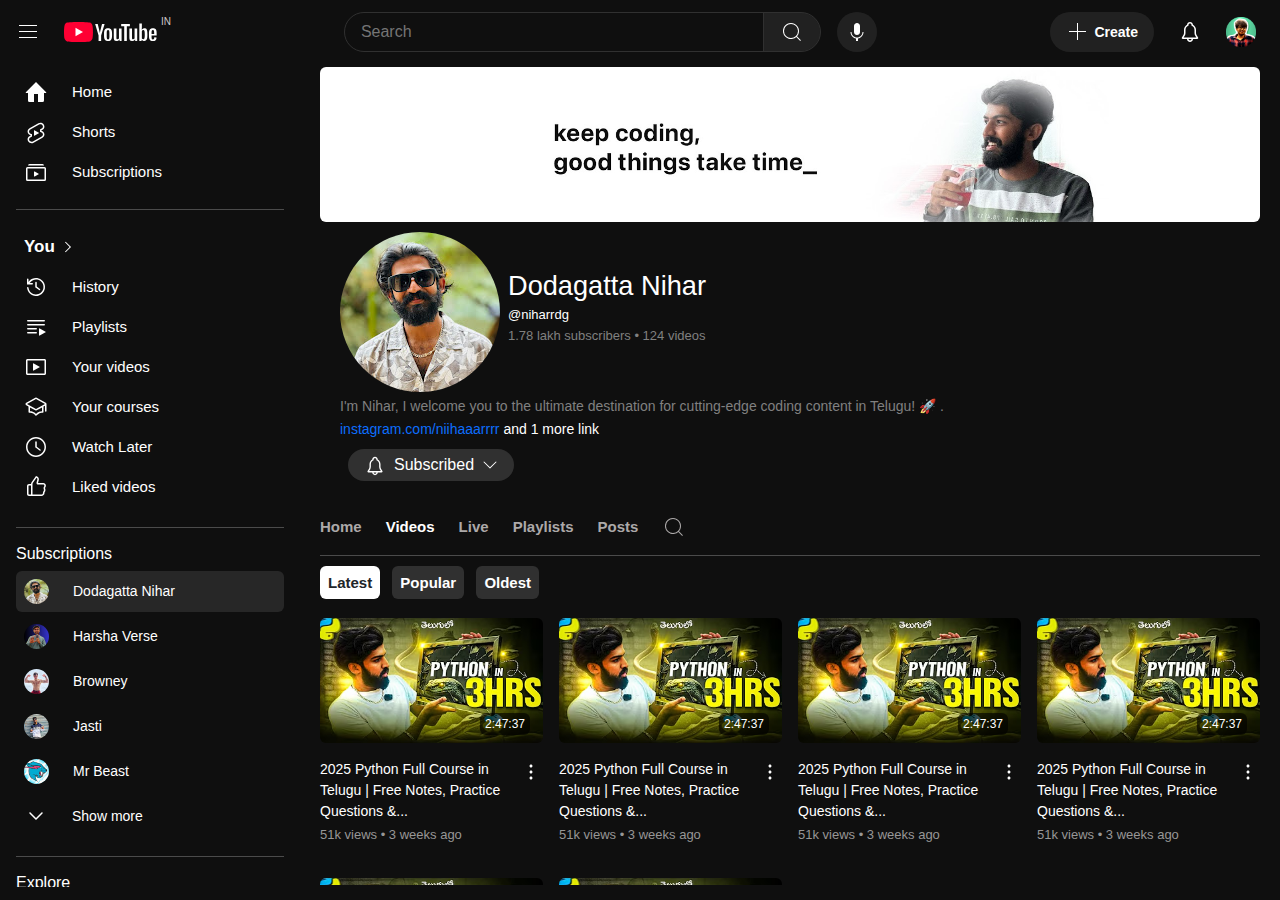
==== commit 02b0b523: "Added Responsiveness" ====
--- a/youtube-clone/channel.html
+++ b/youtube-clone/channel.html
@@ -19,7 +19,75 @@
         style="height: 56.5px; top: 0; background-color: #0f0f0f"
       >
         <div
-          class="d-flex justify-content-between align-items-center p-3 me-3 ms-2 h-100"
+          class="justify-content-between align-items-center p-2 me-3 ms-2 h-100 small-navbar"
+        >
+          <div class="d-flex gap-4 align-items-center">
+            <div class="d-flex align-items-center gap-1">
+              <svg
+                xmlns="http://www.w3.org/2000/svg"
+                id="yt-ringo2-svg_yt11"
+                width="93"
+                height="20"
+                viewBox="0 0 93 20"
+              >
+                <g>
+                  <path
+                    d="M14.4848 20C14.4848 20 23.5695 20 25.8229 19.4C27.0917 19.06 28.0459 18.08 28.3808 16.87C29 14.65 29 9.98 29 9.98C29 9.98 29 5.34 28.3808 3.14C28.0459 1.9 27.0917 0.94 25.8229 0.61C23.5695 0 14.4848 0 14.4848 0C14.4848 0 5.42037 0 3.17711 0.61C1.9286 0.94 0.954148 1.9 0.59888 3.14C0 5.34 0 9.98 0 9.98C0 9.98 0 14.65 0.59888 16.87C0.954148 18.08 1.9286 19.06 3.17711 19.4C5.42037 20 14.4848 20 14.4848 20Z"
+                    fill="#FF0033"
+                  ></path>
+                  <path d="M19 10L11.5 5.75V14.25L19 10Z" fill="white"></path>
+                </g>
+                <g id="youtube-paths_yt11" fill="white">
+                  <path
+                    d="M37.1384 18.8999V13.4399L40.6084 2.09994H38.0184L36.6984 7.24994C36.3984 8.42994 36.1284 9.65994 35.9284 10.7999H35.7684C35.6584 9.79994 35.3384 8.48994 35.0184 7.22994L33.7384 2.09994H31.1484L34.5684 13.4399V18.8999H37.1384Z"
+                  ></path>
+                  <path
+                    d="M44.1003 6.29994C41.0703 6.29994 40.0303 8.04994 40.0303 11.8199V13.6099C40.0303 16.9899 40.6803 19.1099 44.0403 19.1099C47.3503 19.1099 48.0603 17.0899 48.0603 13.6099V11.8199C48.0603 8.44994 47.3803 6.29994 44.1003 6.29994ZM45.3903 14.7199C45.3903 16.3599 45.1003 17.3899 44.0503 17.3899C43.0203 17.3899 42.7303 16.3499 42.7303 14.7199V10.6799C42.7303 9.27994 42.9303 8.02994 44.0503 8.02994C45.2303 8.02994 45.3903 9.34994 45.3903 10.6799V14.7199Z"
+                  ></path>
+                  <path
+                    d="M52.2713 19.0899C53.7313 19.0899 54.6413 18.4799 55.3913 17.3799H55.5013L55.6113 18.8999H57.6012V6.53994H54.9613V16.4699C54.6812 16.9599 54.0312 17.3199 53.4212 17.3199C52.6512 17.3199 52.4113 16.7099 52.4113 15.6899V6.53994H49.7812V15.8099C49.7812 17.8199 50.3613 19.0899 52.2713 19.0899Z"
+                  ></path>
+                  <path
+                    d="M62.8261 18.8999V4.14994H65.8661V2.09994H57.1761V4.14994H60.2161V18.8999H62.8261Z"
+                  ></path>
+                  <path
+                    d="M67.8728 19.0899C69.3328 19.0899 70.2428 18.4799 70.9928 17.3799H71.1028L71.2128 18.8999H73.2028V6.53994H70.5628V16.4699C70.2828 16.9599 69.6328 17.3199 69.0228 17.3199C68.2528 17.3199 68.0128 16.7099 68.0128 15.6899V6.53994H65.3828V15.8099C65.3828 17.8199 65.9628 19.0899 67.8728 19.0899Z"
+                  ></path>
+                  <path
+                    d="M80.6744 6.26994C79.3944 6.26994 78.4744 6.82994 77.8644 7.73994H77.7344C77.8144 6.53994 77.8744 5.51994 77.8744 4.70994V1.43994H75.3244L75.3144 12.1799L75.3244 18.8999H77.5444L77.7344 17.6999H77.8044C78.3944 18.5099 79.3044 19.0199 80.5144 19.0199C82.5244 19.0199 83.3844 17.2899 83.3844 13.6099V11.6999C83.3844 8.25994 82.9944 6.26994 80.6744 6.26994ZM80.7644 13.6099C80.7644 15.9099 80.4244 17.2799 79.3544 17.2799C78.8544 17.2799 78.1644 17.0399 77.8544 16.5899V9.23994C78.1244 8.53994 78.7244 8.02994 79.3944 8.02994C80.4744 8.02994 80.7644 9.33994 80.7644 11.7299V13.6099Z"
+                  ></path>
+                  <path
+                    d="M92.6517 11.4999C92.6517 8.51994 92.3517 6.30994 88.9217 6.30994C85.6917 6.30994 84.9717 8.45994 84.9717 11.6199V13.7899C84.9717 16.8699 85.6317 19.1099 88.8417 19.1099C91.3817 19.1099 92.6917 17.8399 92.5417 15.3799L90.2917 15.2599C90.2617 16.7799 89.9117 17.3999 88.9017 17.3999C87.6317 17.3999 87.5717 16.1899 87.5717 14.3899V13.5499H92.6517V11.4999ZM88.8617 7.96994C90.0817 7.96994 90.1717 9.11994 90.1717 11.0699V12.0799H87.5717V11.0699C87.5717 9.13994 87.6517 7.96994 88.8617 7.96994Z"
+                  ></path>
+                </g>
+              </svg>
+              <div class="pb-4">
+                <span style="color: rgb(205, 200, 200); font-size: 10px"
+                  >IN</span
+                >
+              </div>
+            </div>
+          </div>
+
+          <div>
+            <svg
+              xmlns="http://www.w3.org/2000/svg"
+              fill="white"
+              height="24"
+              viewBox="0 0 24 24"
+              width="24"
+            >
+              <path
+                clip-rule="evenodd"
+                d="M17.5 11a6.5 6.5 0 11-13 0 6.5 6.5 0 0113 0Zm-1.594 6.32a8 8 0 111.414-1.414l3.887 3.887a1 1 0 01-1.414 1.414l-3.887-3.887Z"
+                fill-rule="evenodd"
+              ></path>
+            </svg>
+          </div>
+        </div>
+        <div
+          class="justify-content-between align-items-center p-2 me-3 ms-2 h-100 navbar"
+          style="display: flex"
         >
           <div class="d-flex gap-4 align-items-center">
             <div>
@@ -1240,10 +1308,10 @@
         </div>
 
         <div
-          class="m-2 p-2 main scroll-bar-main"
+          class="main-margin main scroll-bar-main"
           style="width: 80vw; max-height: 92vh"
         >
-          <div class="ms-5 me-5 mt-2 mb-2">
+          <div class="mar-left">
             <div>
               <img
                 src="images/thumbnails/cover.png"
@@ -1252,34 +1320,51 @@
               />
             </div>
 
-            <div class="mt-3 mb-3 d-flex gap-3 text-white">
-              <div>
+            <div class="mar-left d-flex flex-column gap-1 text-white w-100">
+              <div class="d-flex align-items-center gap-2">
                 <img
                   src="images/channel-profiles/profile2.png"
-                  alt=""
-                  class="rounded-circle"
+                  alt="profile"
+                  class="rounded-circle img-fluid profile-img"
                 />
-              </div>
-
-              <div>
-                <h1 class="m-0">Dodagatta Nihar</h1>
-                <span style="color: grey; font-size: 15px"
-                  >@niharrdg • 1.77 lakh subscribers • 122 videos</span
-                >
-                <p class="m-0 p-1" style="color: gray; font-size: 15px">
+                <div class="pt-2">
+                  <h1 class="m-0" style="font-size: 1.7em">Dodagatta Nihar</h1>
+                  <span style="color: white; font-size: 13px">@niharrdg</span>
+                  <p style="color: grey; font-size: 13px">
+                    1.78 lakh subscribers • 124 videos
+                  </p>
+                </div>
+              </div>
+
+              <div class="w-100">
+                <p class="m-0" style="color: gray; font-size: 14px">
                   I'm Nihar, I welcome you to the ultimate destination for
                   cutting-edge coding content in Telugu! 🚀 .
                 </p>
-                <a href="#" class="text-decoration-none"
+                <a href="#" class="text-decoration-none" style="font-size: 14px"
                   >instagram.com/niihaaarrrr
                   <span class="text-white">and 1 more link</span></a
                 >
                 <p class="p-2">
                   <button
-                    class="text-white rounded-pill border-0 ps-3 pe-3 pt-1 pb-1"
+                    class="text-white rounded-pill border-0 ps-3 pe-3 pt-1 pb-1 d-flex align-items-center gap-2"
                     style="background-color: #303030"
                   >
-                    🔔 Subscribed
+                    <span
+                      ><svg
+                        xmlns="http://www.w3.org/2000/svg"
+                        fill="white"
+                        height="22"
+                        viewBox="0 0 24 24"
+                        width="22"
+                      >
+                        <path
+                          clip-rule="evenodd"
+                          d="m13.497 4.898.053.8.694.4C15.596 6.878 16.5 8.334 16.5 10v2.892c0 .997.27 1.975.784 2.83L18.35 17.5H5.649l1.067-1.778c.513-.855.784-1.833.784-2.83V10c0-1.666.904-3.122 2.256-3.902l.694-.4.053-.8c.052-.78.703-1.398 1.497-1.398.794 0 1.445.618 1.497 1.398ZM6 10c0-2.224 1.21-4.165 3.007-5.201C9.11 3.236 10.41 2 12 2c1.59 0 2.89 1.236 2.993 2.799C16.79 5.835 18 7.776 18 10v2.892c0 .725.197 1.436.57 2.058l1.521 2.535c.4.667-.08 1.515-.857 1.515H15c0 .796-.316 1.559-.879 2.121-.562.563-1.325.879-2.121.879s-1.559-.316-2.121-.879C9.316 20.56 9 19.796 9 19H4.766c-.777 0-1.257-.848-.857-1.515L5.43 14.95c.373-.622.57-1.333.57-2.058V10Zm4.5 9c0 .398.158.78.44 1.06.28.282.662.44 1.06.44s.78-.158 1.06-.44c.282-.28.44-.662.44-1.06h-3Z"
+                          fill-rule="evenodd"
+                        ></path></svg
+                    ></span>
+                    Subscribed
                     <svg
                       xmlns="http://www.w3.org/2000/svg"
                       width="16"
@@ -1300,7 +1385,8 @@
 
             <div>
               <div
-                class="d-flex align-items-center justify-content-start gap-4"
+                class="d-flex align-items-center justify-content-start gap-4 scroll-flex"
+                style="font-size: 15px"
               >
                 <a
                   href="#"
@@ -1347,7 +1433,7 @@
               <hr class="text-white" />
             </div>
 
-            <div class="mb-4">
+            <div class="mb-4" style="font-size: 15px">
               <span
                 class="p-2 rounded fw-semibold me-2"
                 style="background-color: white"
@@ -1372,7 +1458,7 @@
                     <img
                       src="images/thumbnails/thumbnail3.png"
                       alt="thumbnail1"
-                      class="rounded"
+                      class="rounded w-100"
                       style="width: 16rem"
                     />
                     <div
@@ -1423,7 +1509,7 @@
                     <img
                       src="images/thumbnails/thumbnail3.png"
                       alt="thumbnail1"
-                      class="rounded"
+                      class="rounded w-100"
                       style="width: 16rem"
                     />
                     <div
@@ -1474,7 +1560,7 @@
                     <img
                       src="images/thumbnails/thumbnail3.png"
                       alt="thumbnail1"
-                      class="rounded"
+                      class="rounded w-100"
                       style="width: 16rem"
                     />
                     <div
@@ -1525,7 +1611,7 @@
                     <img
                       src="images/thumbnails/thumbnail3.png"
                       alt="thumbnail1"
-                      class="rounded"
+                      class="rounded w-100"
                       style="width: 16rem"
                     />
                     <div
@@ -1576,7 +1662,7 @@
                     <img
                       src="images/thumbnails/thumbnail3.png"
                       alt="thumbnail1"
-                      class="rounded"
+                      class="rounded w-100"
                       style="width: 16rem"
                     />
                     <div
@@ -1627,7 +1713,7 @@
                     <img
                       src="images/thumbnails/thumbnail3.png"
                       alt="thumbnail1"
-                      class="rounded"
+                      class="rounded w-100"
                       style="width: 16rem"
                     />
                     <div
@@ -1675,6 +1761,94 @@
           </div>
         </div>
       </div>
+
+      <div
+        class="position-sticky bottom-0 footer w-100 pt-1 pb-1 border-top footer"
+        style="background: #0f0f0f"
+      >
+        <div class="d-flex justify-content-around w-100 h-100">
+          <div>
+            <a
+              href="home.html"
+              class="d-flex flex-column align-items-center gap-1 text-decoration-none"
+            >
+              <svg
+                xmlns="http://www.w3.org/2000/svg"
+                fill="white"
+                height="24"
+                viewBox="0 0 24 24"
+                width="24"
+              >
+                <path
+                  clip-rule="evenodd"
+                  d="M22.146 11.146a.5.5 0 01-.353.854H20v7.5a1.5 1.5 0 01-1.5 1.5H14v-8h-4v8H5.5A1.5 1.5 0 014 19.5V12H2.207a.5.5 0 01-.353-.854L12 1l10.146 10.146Z"
+                  fill-rule="evenodd"
+                ></path>
+              </svg>
+              <span class="text-white" s>Home</span>
+            </a>
+          </div>
+
+          <div>
+            <a
+              href="#"
+              class="d-flex flex-column align-items-center gap-1 text-decoration-none"
+            >
+              <svg
+                xmlns="http://www.w3.org/2000/svg"
+                fill="white"
+                height="24"
+                viewBox="0 0 24 24"
+                width="24"
+              >
+                <path
+                  clip-rule="evenodd"
+                  d="m7.61 15.719.392-.22v-2.24l-.534-.228-.942-.404c-.869-.372-1.4-1.15-1.446-1.974-.047-.823.39-1.642 1.203-2.097h.001L15.13 3.59c1.231-.689 2.785-.27 3.466.833.652 1.058.313 2.452-.879 3.118l-1.327.743-.388.217v2.243l.53.227.942.404c.869.372 1.4 1.15 1.446 1.974.047.823-.39 1.642-1.203 2.097l-.002.001-8.845 4.964-.001.001c-1.231.688-2.784.269-3.465-.834-.652-1.058-.313-2.451.879-3.118l1.327-.742Zm1.993 6.002c-1.905 1.066-4.356.46-5.475-1.355-1.057-1.713-.548-3.89 1.117-5.025a4.14 4.14 0 01.305-.189l1.327-.742-.942-.404a4.055 4.055 0 01-.709-.391c-.963-.666-1.578-1.718-1.644-2.877-.08-1.422.679-2.77 1.968-3.49l8.847-4.966c1.905-1.066 4.356-.46 5.475 1.355 1.057 1.713.548 3.89-1.117 5.025a4.074 4.074 0 01-.305.19l-1.327.742.942.403c.253.109.49.24.709.392.963.666 1.578 1.717 1.644 2.876.08 1.423-.679 2.77-1.968 3.491l-8.847 4.965ZM10 14.567a.25.25 0 00.374.217l4.45-2.567a.25.25 0 000-.433l-4.45-2.567a.25.25 0 00-.374.216v5.134Z"
+                  fill-rule="evenodd"
+                ></path>
+              </svg>
+              <span class="text-white">Shorts</span>
+            </a>
+          </div>
+
+          <div>
+            <a
+              href="subscriptions.html"
+              class="d-flex flex-column align-items-center gap-1 text-decoration-none"
+            >
+              <svg
+                xmlns="http://www.w3.org/2000/svg"
+                fill="white"
+                height="24"
+                viewBox="0 0 24 24"
+                width="24"
+              >
+                <path
+                  clip-rule="evenodd"
+                  d="M4 4.5A1.5 1.5 0 015.5 3h13A1.5 1.5 0 0120 4.5H4Zm16.5 3h-17v11h17v-11ZM3.5 6A1.5 1.5 0 002 7.5v11A1.5 1.5 0 003.5 20h17a1.5 1.5 0 001.5-1.5v-11A1.5 1.5 0 0020.5 6h-17Zm7.257 4.454a.5.5 0 00-.757.43v4.233a.5.5 0 00.757.429L15 13l-4.243-2.546Z"
+                  fill-rule="evenodd"
+                ></path>
+              </svg>
+              <span class="text-white">Subscriptions</span>
+            </a>
+          </div>
+
+          <div>
+            <a
+              href="watch-later.html"
+              class="d-flex flex-column align-items-center gap-1 text-decoration-none"
+            >
+              <img
+                src="images/Gnani Profile_1.png"
+                alt="profile picture"
+                width="30"
+                height="30"
+              />
+              <span class="text-white">You</span>
+            </a>
+          </div>
+        </div>
+      </div>
     </div>
   </body>
 </html>
--- a/youtube-clone/style.css
+++ b/youtube-clone/style.css
@@ -17,6 +17,9 @@
 .scroll-bar::-webkit-scrollbar-thumb:hover {
   background: #555;
   cursor: pointer;
+}
+.subscriptions-bar {
+  display: none;
 }
 
 .scroll-flex {
@@ -39,10 +42,23 @@
   overflow: hidden;
   background-color: #0f0f0f !important;
 }
-.small-sidebar {
+.small-sidebar,
+.small-navbar {
   display: none !important;
 }
-
+.trending-icon {
+  display: none;
+}
+.latest-section {
+  display: flex !important;
+}
+.mar-left {
+  margin: 10px 20px;
+}
+.footer {
+  display: none;
+  font-size: 12px;
+}
 @media screen and (max-width: 1200px) {
   .sidebar {
     display: none !important;
@@ -53,4 +69,59 @@
   .main {
     width: 92vw !important;
   }
+  .trending-icon {
+    display: block;
+  }
+  .subscriptions-bar {
+    display: flex;
+  }
+  .latest-section {
+    display: none !important;
+  }
+  .mar-left {
+    margin: 5px 10px;
+  }
+  .trending-videos,
+  .trending-shorts {
+    width: 100% !important;
+  }
+  .profile-img {
+    width: 150px;
+  }
 }
+
+@media screen and (max-width: 768px) {
+  .navbar {
+    display: none !important;
+  }
+  .small-navbar {
+    display: flex !important;
+  }
+  .small-sidebar {
+    display: none !important;
+  }
+  .main {
+    width: 100vw !important;
+  }
+  .footer {
+    display: block;
+  }
+  .trending-videos {
+    flex-direction: column;
+  }
+  .mar-left {
+    margin: 5px 10px;
+  }
+  .thumbnail {
+    width: 100% !important;
+  }
+  .trending-para {
+    display: none;
+  }
+  .main-margin {
+    margin: 0 0 !important;
+  }
+  .profile-img {
+    width: 80px;
+  }
+}
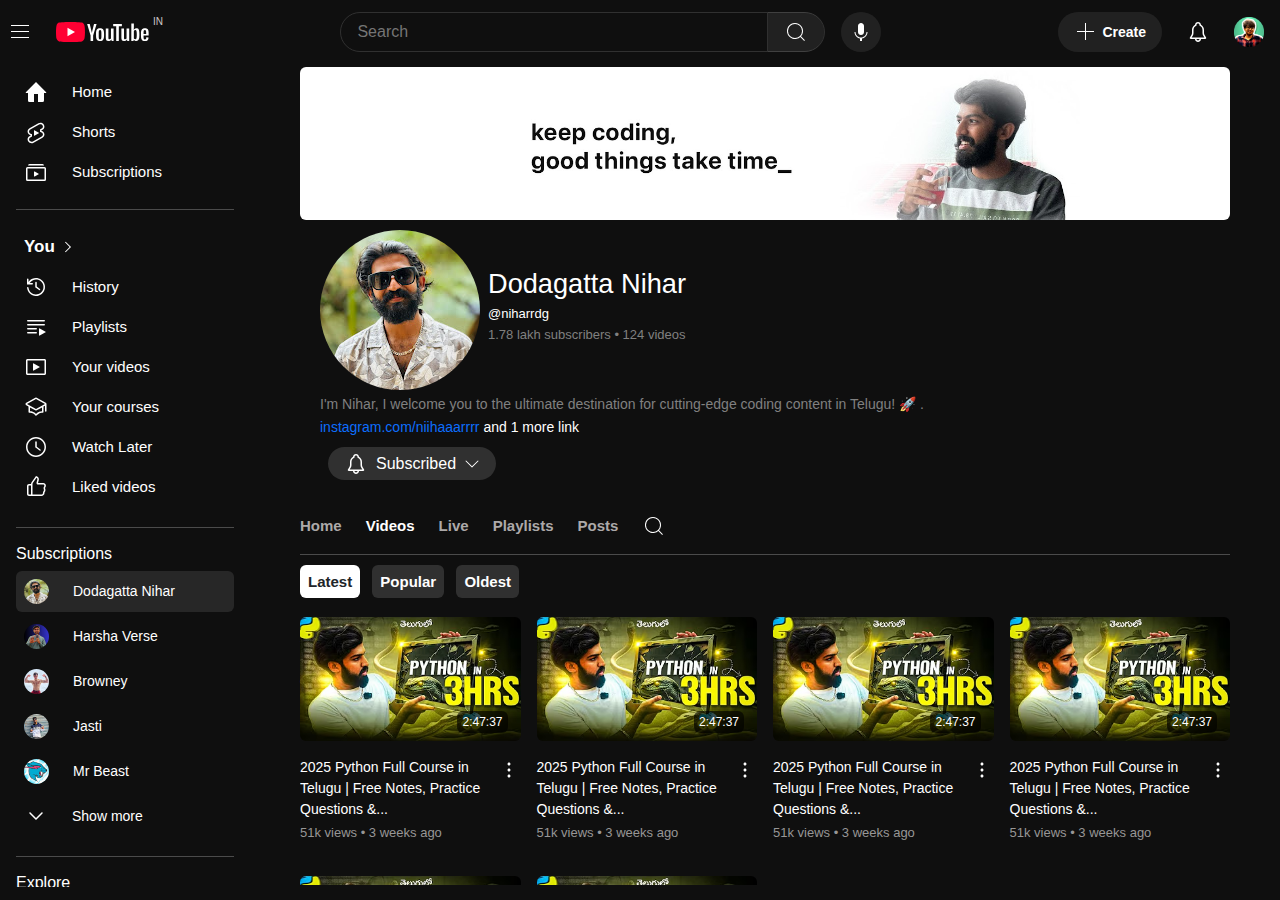
==== commit 87485b6c: "Added icons folder and improved responsiveness" ====
--- a/youtube-clone/channel.html
+++ b/youtube-clone/channel.html
@@ -19,48 +19,11 @@
         style="height: 56.5px; top: 0; background-color: #0f0f0f"
       >
         <div
-          class="justify-content-between align-items-center p-2 me-3 ms-2 h-100 small-navbar"
+          class="justify-content-between align-items-center me-3 ms-2 h-100 small-navbar"
         >
           <div class="d-flex gap-4 align-items-center">
             <div class="d-flex align-items-center gap-1">
-              <svg
-                xmlns="http://www.w3.org/2000/svg"
-                id="yt-ringo2-svg_yt11"
-                width="93"
-                height="20"
-                viewBox="0 0 93 20"
-              >
-                <g>
-                  <path
-                    d="M14.4848 20C14.4848 20 23.5695 20 25.8229 19.4C27.0917 19.06 28.0459 18.08 28.3808 16.87C29 14.65 29 9.98 29 9.98C29 9.98 29 5.34 28.3808 3.14C28.0459 1.9 27.0917 0.94 25.8229 0.61C23.5695 0 14.4848 0 14.4848 0C14.4848 0 5.42037 0 3.17711 0.61C1.9286 0.94 0.954148 1.9 0.59888 3.14C0 5.34 0 9.98 0 9.98C0 9.98 0 14.65 0.59888 16.87C0.954148 18.08 1.9286 19.06 3.17711 19.4C5.42037 20 14.4848 20 14.4848 20Z"
-                    fill="#FF0033"
-                  ></path>
-                  <path d="M19 10L11.5 5.75V14.25L19 10Z" fill="white"></path>
-                </g>
-                <g id="youtube-paths_yt11" fill="white">
-                  <path
-                    d="M37.1384 18.8999V13.4399L40.6084 2.09994H38.0184L36.6984 7.24994C36.3984 8.42994 36.1284 9.65994 35.9284 10.7999H35.7684C35.6584 9.79994 35.3384 8.48994 35.0184 7.22994L33.7384 2.09994H31.1484L34.5684 13.4399V18.8999H37.1384Z"
-                  ></path>
-                  <path
-                    d="M44.1003 6.29994C41.0703 6.29994 40.0303 8.04994 40.0303 11.8199V13.6099C40.0303 16.9899 40.6803 19.1099 44.0403 19.1099C47.3503 19.1099 48.0603 17.0899 48.0603 13.6099V11.8199C48.0603 8.44994 47.3803 6.29994 44.1003 6.29994ZM45.3903 14.7199C45.3903 16.3599 45.1003 17.3899 44.0503 17.3899C43.0203 17.3899 42.7303 16.3499 42.7303 14.7199V10.6799C42.7303 9.27994 42.9303 8.02994 44.0503 8.02994C45.2303 8.02994 45.3903 9.34994 45.3903 10.6799V14.7199Z"
-                  ></path>
-                  <path
-                    d="M52.2713 19.0899C53.7313 19.0899 54.6413 18.4799 55.3913 17.3799H55.5013L55.6113 18.8999H57.6012V6.53994H54.9613V16.4699C54.6812 16.9599 54.0312 17.3199 53.4212 17.3199C52.6512 17.3199 52.4113 16.7099 52.4113 15.6899V6.53994H49.7812V15.8099C49.7812 17.8199 50.3613 19.0899 52.2713 19.0899Z"
-                  ></path>
-                  <path
-                    d="M62.8261 18.8999V4.14994H65.8661V2.09994H57.1761V4.14994H60.2161V18.8999H62.8261Z"
-                  ></path>
-                  <path
-                    d="M67.8728 19.0899C69.3328 19.0899 70.2428 18.4799 70.9928 17.3799H71.1028L71.2128 18.8999H73.2028V6.53994H70.5628V16.4699C70.2828 16.9599 69.6328 17.3199 69.0228 17.3199C68.2528 17.3199 68.0128 16.7099 68.0128 15.6899V6.53994H65.3828V15.8099C65.3828 17.8199 65.9628 19.0899 67.8728 19.0899Z"
-                  ></path>
-                  <path
-                    d="M80.6744 6.26994C79.3944 6.26994 78.4744 6.82994 77.8644 7.73994H77.7344C77.8144 6.53994 77.8744 5.51994 77.8744 4.70994V1.43994H75.3244L75.3144 12.1799L75.3244 18.8999H77.5444L77.7344 17.6999H77.8044C78.3944 18.5099 79.3044 19.0199 80.5144 19.0199C82.5244 19.0199 83.3844 17.2899 83.3844 13.6099V11.6999C83.3844 8.25994 82.9944 6.26994 80.6744 6.26994ZM80.7644 13.6099C80.7644 15.9099 80.4244 17.2799 79.3544 17.2799C78.8544 17.2799 78.1644 17.0399 77.8544 16.5899V9.23994C78.1244 8.53994 78.7244 8.02994 79.3944 8.02994C80.4744 8.02994 80.7644 9.33994 80.7644 11.7299V13.6099Z"
-                  ></path>
-                  <path
-                    d="M92.6517 11.4999C92.6517 8.51994 92.3517 6.30994 88.9217 6.30994C85.6917 6.30994 84.9717 8.45994 84.9717 11.6199V13.7899C84.9717 16.8699 85.6317 19.1099 88.8417 19.1099C91.3817 19.1099 92.6917 17.8399 92.5417 15.3799L90.2917 15.2599C90.2617 16.7799 89.9117 17.3999 88.9017 17.3999C87.6317 17.3999 87.5717 16.1899 87.5717 14.3899V13.5499H92.6517V11.4999ZM88.8617 7.96994C90.0817 7.96994 90.1717 9.11994 90.1717 11.0699V12.0799H87.5717V11.0699C87.5717 9.13994 87.6517 7.96994 88.8617 7.96994Z"
-                  ></path>
-                </g>
-              </svg>
+              <img src="images/icons/youtube-logo.svg" alt="youtube-logo" />
               <div class="pb-4">
                 <span style="color: rgb(205, 200, 200); font-size: 10px"
                   >IN</span
@@ -70,76 +33,19 @@
           </div>
 
           <div>
-            <svg
-              xmlns="http://www.w3.org/2000/svg"
-              fill="white"
-              height="24"
-              viewBox="0 0 24 24"
-              width="24"
-            >
-              <path
-                clip-rule="evenodd"
-                d="M17.5 11a6.5 6.5 0 11-13 0 6.5 6.5 0 0113 0Zm-1.594 6.32a8 8 0 111.414-1.414l3.887 3.887a1 1 0 01-1.414 1.414l-3.887-3.887Z"
-                fill-rule="evenodd"
-              ></path>
-            </svg>
+            <img src="images/icons/search.svg" alt="" />
           </div>
         </div>
         <div
-          class="justify-content-between align-items-center p-2 me-3 ms-2 h-100 navbar"
+          class="justify-content-between align-items-center me-3 ms-2 h-100 navbar"
           style="display: flex"
         >
           <div class="d-flex gap-4 align-items-center">
             <div>
-              <svg
-                xmlns="http://www.w3.org/2000/svg"
-                fill="white"
-                height="24"
-                viewBox="0 0 24 24"
-                width="24"
-              >
-                <path d="M21 6H3V5h18v1zm0 5H3v1h18v-1zm0 6H3v1h18v-1z"></path>
-              </svg>
+              <img src="images/icons/menu.svg" alt="menu" />
             </div>
             <div class="d-flex align-items-center gap-1">
-              <svg
-                xmlns="http://www.w3.org/2000/svg"
-                id="yt-ringo2-svg_yt11"
-                width="93"
-                height="20"
-                viewBox="0 0 93 20"
-              >
-                <g>
-                  <path
-                    d="M14.4848 20C14.4848 20 23.5695 20 25.8229 19.4C27.0917 19.06 28.0459 18.08 28.3808 16.87C29 14.65 29 9.98 29 9.98C29 9.98 29 5.34 28.3808 3.14C28.0459 1.9 27.0917 0.94 25.8229 0.61C23.5695 0 14.4848 0 14.4848 0C14.4848 0 5.42037 0 3.17711 0.61C1.9286 0.94 0.954148 1.9 0.59888 3.14C0 5.34 0 9.98 0 9.98C0 9.98 0 14.65 0.59888 16.87C0.954148 18.08 1.9286 19.06 3.17711 19.4C5.42037 20 14.4848 20 14.4848 20Z"
-                    fill="#FF0033"
-                  ></path>
-                  <path d="M19 10L11.5 5.75V14.25L19 10Z" fill="white"></path>
-                </g>
-                <g id="youtube-paths_yt11" fill="white">
-                  <path
-                    d="M37.1384 18.8999V13.4399L40.6084 2.09994H38.0184L36.6984 7.24994C36.3984 8.42994 36.1284 9.65994 35.9284 10.7999H35.7684C35.6584 9.79994 35.3384 8.48994 35.0184 7.22994L33.7384 2.09994H31.1484L34.5684 13.4399V18.8999H37.1384Z"
-                  ></path>
-                  <path
-                    d="M44.1003 6.29994C41.0703 6.29994 40.0303 8.04994 40.0303 11.8199V13.6099C40.0303 16.9899 40.6803 19.1099 44.0403 19.1099C47.3503 19.1099 48.0603 17.0899 48.0603 13.6099V11.8199C48.0603 8.44994 47.3803 6.29994 44.1003 6.29994ZM45.3903 14.7199C45.3903 16.3599 45.1003 17.3899 44.0503 17.3899C43.0203 17.3899 42.7303 16.3499 42.7303 14.7199V10.6799C42.7303 9.27994 42.9303 8.02994 44.0503 8.02994C45.2303 8.02994 45.3903 9.34994 45.3903 10.6799V14.7199Z"
-                  ></path>
-                  <path
-                    d="M52.2713 19.0899C53.7313 19.0899 54.6413 18.4799 55.3913 17.3799H55.5013L55.6113 18.8999H57.6012V6.53994H54.9613V16.4699C54.6812 16.9599 54.0312 17.3199 53.4212 17.3199C52.6512 17.3199 52.4113 16.7099 52.4113 15.6899V6.53994H49.7812V15.8099C49.7812 17.8199 50.3613 19.0899 52.2713 19.0899Z"
-                  ></path>
-                  <path
-                    d="M62.8261 18.8999V4.14994H65.8661V2.09994H57.1761V4.14994H60.2161V18.8999H62.8261Z"
-                  ></path>
-                  <path
-                    d="M67.8728 19.0899C69.3328 19.0899 70.2428 18.4799 70.9928 17.3799H71.1028L71.2128 18.8999H73.2028V6.53994H70.5628V16.4699C70.2828 16.9599 69.6328 17.3199 69.0228 17.3199C68.2528 17.3199 68.0128 16.7099 68.0128 15.6899V6.53994H65.3828V15.8099C65.3828 17.8199 65.9628 19.0899 67.8728 19.0899Z"
-                  ></path>
-                  <path
-                    d="M80.6744 6.26994C79.3944 6.26994 78.4744 6.82994 77.8644 7.73994H77.7344C77.8144 6.53994 77.8744 5.51994 77.8744 4.70994V1.43994H75.3244L75.3144 12.1799L75.3244 18.8999H77.5444L77.7344 17.6999H77.8044C78.3944 18.5099 79.3044 19.0199 80.5144 19.0199C82.5244 19.0199 83.3844 17.2899 83.3844 13.6099V11.6999C83.3844 8.25994 82.9944 6.26994 80.6744 6.26994ZM80.7644 13.6099C80.7644 15.9099 80.4244 17.2799 79.3544 17.2799C78.8544 17.2799 78.1644 17.0399 77.8544 16.5899V9.23994C78.1244 8.53994 78.7244 8.02994 79.3944 8.02994C80.4744 8.02994 80.7644 9.33994 80.7644 11.7299V13.6099Z"
-                  ></path>
-                  <path
-                    d="M92.6517 11.4999C92.6517 8.51994 92.3517 6.30994 88.9217 6.30994C85.6917 6.30994 84.9717 8.45994 84.9717 11.6199V13.7899C84.9717 16.8699 85.6317 19.1099 88.8417 19.1099C91.3817 19.1099 92.6917 17.8399 92.5417 15.3799L90.2917 15.2599C90.2617 16.7799 89.9117 17.3999 88.9017 17.3999C87.6317 17.3999 87.5717 16.1899 87.5717 14.3899V13.5499H92.6517V11.4999ZM88.8617 7.96994C90.0817 7.96994 90.1717 9.11994 90.1717 11.0699V12.0799H87.5717V11.0699C87.5717 9.13994 87.6517 7.96994 88.8617 7.96994Z"
-                  ></path>
-                </g>
-              </svg>
+              <img src="images/icons/youtube-logo.svg" alt="youtube-logo" />
               <div class="pb-4">
                 <span style="color: rgb(205, 200, 200); font-size: 10px"
                   >IN</span
@@ -167,40 +73,17 @@
                 "
               />
               <div
-                class="h-100 ps-3 pe-3 rounded-pill rounded-start"
+                class="ps-3 pe-3 p-2 rounded-pill rounded-start"
                 style="
                   background-color: #ffffff14;
                   border-left: 1px solid #303030;
                 "
               >
-                <svg
-                  xmlns="http://www.w3.org/2000/svg"
-                  fill="white"
-                  height="24"
-                  viewBox="0 0 24 24"
-                  width="24"
-                  class="h-100"
-                >
-                  <path
-                    clip-rule="evenodd"
-                    d="M16.296 16.996a8 8 0 11.707-.708l3.909 3.91-.707.707-3.909-3.909zM18 11a7 7 0 00-14 0 7 7 0 1014 0z"
-                    fill-rule="evenodd"
-                  ></path>
-                </svg>
+                <img src="images/icons/search.svg" alt="search" />
               </div>
             </div>
             <div class="p-2 rounded-pill" style="background-color: #ffffff14">
-              <svg
-                xmlns="http://www.w3.org/2000/svg"
-                fill="white"
-                height="24"
-                viewBox="0 0 24 24"
-                width="24"
-              >
-                <path
-                  d="M12 3c-1.66 0-3 1.37-3 3.07v5.86c0 1.7 1.34 3.07 3 3.07s3-1.37 3-3.07V6.07C15 4.37 13.66 3 12 3zm6.5 9h-1c0 3.03-2.47 5.5-5.5 5.5S6.5 15.03 6.5 12h-1c0 3.24 2.39 5.93 5.5 6.41V21h2v-2.59c3.11-.48 5.5-3.17 5.5-6.41z"
-                ></path>
-              </svg>
+              <img src="images/icons/mic.svg" alt="mic" />
             </div>
           </div>
 
@@ -209,34 +92,17 @@
               class="pt-2 pb-2 ps-3 pe-3 rounded-pill"
               style="background-color: #ffffff14"
             >
-              <svg
-                xmlns="http://www.w3.org/2000/svg"
-                fill="white"
-                height="24"
-                viewBox="0 0 24 24"
-                width="24"
-              >
-                <path d="M20 12h-8v8h-1v-8H3v-1h8V3h1v8h8v1z"></path>
-              </svg>
+              <img src="images/icons/add.svg" alt="add" />
               <span class="text-white fw-bold" style="font-size: 14px"
                 >Create</span
               >
             </div>
 
             <div>
-              <svg
-                xmlns="http://www.w3.org/2000/svg"
-                fill="white"
-                height="24"
-                viewBox="0 0 24 24"
-                width="24"
-              >
-                <path
-                  clip-rule="evenodd"
-                  d="m13.497 4.898.053.8.694.4C15.596 6.878 16.5 8.334 16.5 10v2.892c0 .997.27 1.975.784 2.83L18.35 17.5H5.649l1.067-1.778c.513-.855.784-1.833.784-2.83V10c0-1.666.904-3.122 2.256-3.902l.694-.4.053-.8c.052-.78.703-1.398 1.497-1.398.794 0 1.445.618 1.497 1.398ZM6 10c0-2.224 1.21-4.165 3.007-5.201C9.11 3.236 10.41 2 12 2c1.59 0 2.89 1.236 2.993 2.799C16.79 5.835 18 7.776 18 10v2.892c0 .725.197 1.436.57 2.058l1.521 2.535c.4.667-.08 1.515-.857 1.515H15c0 .796-.316 1.559-.879 2.121-.562.563-1.325.879-2.121.879s-1.559-.316-2.121-.879C9.316 20.56 9 19.796 9 19H4.766c-.777 0-1.257-.848-.857-1.515L5.43 14.95c.373-.622.57-1.333.57-2.058V10Zm4.5 9c0 .398.158.78.44 1.06.28.282.662.44 1.06.44s.78-.158 1.06-.44c.282-.28.44-.662.44-1.06h-3Z"
-                  fill-rule="evenodd"
-                ></path>
-              </svg>
+              <img
+                src="images/icons/notification-bell.svg"
+                alt="notification-bell"
+              />
             </div>
 
             <div>
@@ -252,26 +118,17 @@
       </div>
 
       <div class="d-flex">
-        <div class="flex-column gap-2 small-sidebar" style="max-width: 70px">
+        <div
+          class="flex-column gap-2 p-2 small-sidebar"
+          style="max-width: 70px"
+        >
           <div class="p-2 pt-3 pb-3 rounded hover">
             <a
               href="home.html"
               class="d-flex flex-column align-items-center gap-1 text-decoration-none text-white"
               style="font-size: 12px"
             >
-              <svg
-                xmlns="http://www.w3.org/2000/svg"
-                fill="white"
-                height="24"
-                viewBox="0 0 24 24"
-                width="24"
-              >
-                <path
-                  clip-rule="evenodd"
-                  d="M22.146 11.146a.5.5 0 01-.353.854H20v7.5a1.5 1.5 0 01-1.5 1.5H14v-8h-4v8H5.5A1.5 1.5 0 014 19.5V12H2.207a.5.5 0 01-.353-.854L12 1l10.146 10.146Z"
-                  fill-rule="evenodd"
-                ></path>
-              </svg>
+              <img src="images/icons/home.svg" alt="home" />
               <span>Home</span></a
             >
           </div>
@@ -282,19 +139,7 @@
               class="d-flex flex-column align-items-center gap-1 text-decoration-none text-white"
               style="font-size: 12px"
             >
-              <svg
-                xmlns="http://www.w3.org/2000/svg"
-                fill="white"
-                height="24"
-                viewBox="0 0 24 24"
-                width="24"
-              >
-                <path
-                  clip-rule="evenodd"
-                  d="m7.61 15.719.392-.22v-2.24l-.534-.228-.942-.404c-.869-.372-1.4-1.15-1.446-1.974-.047-.823.39-1.642 1.203-2.097h.001L15.13 3.59c1.231-.689 2.785-.27 3.466.833.652 1.058.313 2.452-.879 3.118l-1.327.743-.388.217v2.243l.53.227.942.404c.869.372 1.4 1.15 1.446 1.974.047.823-.39 1.642-1.203 2.097l-.002.001-8.845 4.964-.001.001c-1.231.688-2.784.269-3.465-.834-.652-1.058-.313-2.451.879-3.118l1.327-.742Zm1.993 6.002c-1.905 1.066-4.356.46-5.475-1.355-1.057-1.713-.548-3.89 1.117-5.025a4.14 4.14 0 01.305-.189l1.327-.742-.942-.404a4.055 4.055 0 01-.709-.391c-.963-.666-1.578-1.718-1.644-2.877-.08-1.422.679-2.77 1.968-3.49l8.847-4.966c1.905-1.066 4.356-.46 5.475 1.355 1.057 1.713.548 3.89-1.117 5.025a4.074 4.074 0 01-.305.19l-1.327.742.942.403c.253.109.49.24.709.392.963.666 1.578 1.717 1.644 2.876.08 1.423-.679 2.77-1.968 3.491l-8.847 4.965ZM10 14.567a.25.25 0 00.374.217l4.45-2.567a.25.25 0 000-.433l-4.45-2.567a.25.25 0 00-.374.216v5.134Z"
-                  fill-rule="evenodd"
-                ></path>
-              </svg>
+              <img src="images/icons/shorts.svg" alt="shorts" />
               <span>Shorts</span></a
             >
           </div>
@@ -305,42 +150,18 @@
               class="d-flex flex-column align-items-center gap-1 text-decoration-none text-white"
               style="font-size: 12px"
             >
-              <svg
-                xmlns="http://www.w3.org/2000/svg"
-                fill="white"
-                height="24"
-                viewBox="0 0 24 24"
-                width="24"
-              >
-                <path
-                  clip-rule="evenodd"
-                  d="M4 4.5A1.5 1.5 0 015.5 3h13A1.5 1.5 0 0120 4.5H4Zm16.5 3h-17v11h17v-11ZM3.5 6A1.5 1.5 0 002 7.5v11A1.5 1.5 0 003.5 20h17a1.5 1.5 0 001.5-1.5v-11A1.5 1.5 0 0020.5 6h-17Zm7.257 4.454a.5.5 0 00-.757.43v4.233a.5.5 0 00.757.429L15 13l-4.243-2.546Z"
-                  fill-rule="evenodd"
-                ></path>
-              </svg>
+              <img src="images/icons/subscriptions.svg" alt="subscriptions" />
               <span>Subscriptions</span></a
             >
           </div>
 
           <div class="p-2 pt-3 pb-3 rounded hover">
             <a
-              href="#"
+              href="watch-later.html"
               class="d-flex flex-column align-items-center gap-1 text-decoration-none text-white"
               style="font-size: 12px"
             >
-              <svg
-                xmlns="http://www.w3.org/2000/svg"
-                fill="currentColor"
-                height="24"
-                viewBox="0 0 24 24"
-                width="24"
-              >
-                <path
-                  clip-rule="evenodd"
-                  d="M12 20.5c1.894 0 3.643-.62 5.055-1.666a5.5 5.5 0 00-10.064-.105.755.755 0 01-.054.099A8.462 8.462 0 0012 20.5Zm4.079-5.189a7 7 0 012.142 2.48 8.5 8.5 0 10-12.443 0 7 7 0 0110.3-2.48ZM12 22c5.523 0 10-4.477 10-10S17.523 2 12 2 2 6.477 2 12s4.477 10 10 10Zm2-12.5a2 2 0 11-4 0 2 2 0 014 0Zm1.5 0a3.5 3.5 0 11-7 0 3.5 3.5 0 017 0Z"
-                  fill-rule="evenodd"
-                ></path>
-              </svg>
+              <img src="images/icons/you.svg" alt="you" />
               <span>You</span></a
             >
           </div>
@@ -348,7 +169,7 @@
 
         <div
           class="p-3 text-white scroll-bar sidebar"
-          style="max-width: 300px; max-height: 92.3vh"
+          style="max-width: 250px; max-height: 92.3vh"
         >
           <div class="p-2 rounded hover">
             <a
@@ -356,19 +177,7 @@
               class="d-flex align-items-center gap-4 text-decoration-none text-white"
               style="font-size: 15px"
             >
-              <svg
-                xmlns="http://www.w3.org/2000/svg"
-                fill="white"
-                height="24"
-                viewBox="0 0 24 24"
-                width="24"
-              >
-                <path
-                  clip-rule="evenodd"
-                  d="M22.146 11.146a.5.5 0 01-.353.854H20v7.5a1.5 1.5 0 01-1.5 1.5H14v-8h-4v8H5.5A1.5 1.5 0 014 19.5V12H2.207a.5.5 0 01-.353-.854L12 1l10.146 10.146Z"
-                  fill-rule="evenodd"
-                ></path>
-              </svg>
+              <img src="images/icons/home.svg" alt="" />
               <span>Home</span></a
             >
           </div>
@@ -379,19 +188,7 @@
               class="d-flex align-items-center gap-4 text-decoration-none text-white"
               style="font-size: 15px"
             >
-              <svg
-                xmlns="http://www.w3.org/2000/svg"
-                fill="white"
-                height="24"
-                viewBox="0 0 24 24"
-                width="24"
-              >
-                <path
-                  clip-rule="evenodd"
-                  d="m7.61 15.719.392-.22v-2.24l-.534-.228-.942-.404c-.869-.372-1.4-1.15-1.446-1.974-.047-.823.39-1.642 1.203-2.097h.001L15.13 3.59c1.231-.689 2.785-.27 3.466.833.652 1.058.313 2.452-.879 3.118l-1.327.743-.388.217v2.243l.53.227.942.404c.869.372 1.4 1.15 1.446 1.974.047.823-.39 1.642-1.203 2.097l-.002.001-8.845 4.964-.001.001c-1.231.688-2.784.269-3.465-.834-.652-1.058-.313-2.451.879-3.118l1.327-.742Zm1.993 6.002c-1.905 1.066-4.356.46-5.475-1.355-1.057-1.713-.548-3.89 1.117-5.025a4.14 4.14 0 01.305-.189l1.327-.742-.942-.404a4.055 4.055 0 01-.709-.391c-.963-.666-1.578-1.718-1.644-2.877-.08-1.422.679-2.77 1.968-3.49l8.847-4.966c1.905-1.066 4.356-.46 5.475 1.355 1.057 1.713.548 3.89-1.117 5.025a4.074 4.074 0 01-.305.19l-1.327.742.942.403c.253.109.49.24.709.392.963.666 1.578 1.717 1.644 2.876.08 1.423-.679 2.77-1.968 3.491l-8.847 4.965ZM10 14.567a.25.25 0 00.374.217l4.45-2.567a.25.25 0 000-.433l-4.45-2.567a.25.25 0 00-.374.216v5.134Z"
-                  fill-rule="evenodd"
-                ></path>
-              </svg>
+              <img src="images/icons/shorts.svg" alt="" />
               <span>Shorts</span></a
             >
           </div>
@@ -402,20 +199,8 @@
               class="d-flex align-items-center gap-4 text-decoration-none text-white"
               style="font-size: 15px"
             >
-              <svg
-                xmlns="http://www.w3.org/2000/svg"
-                fill="white"
-                height="24"
-                viewBox="0 0 24 24"
-                width="24"
-              >
-                <path
-                  clip-rule="evenodd"
-                  d="M4 4.5A1.5 1.5 0 015.5 3h13A1.5 1.5 0 0120 4.5H4Zm16.5 3h-17v11h17v-11ZM3.5 6A1.5 1.5 0 002 7.5v11A1.5 1.5 0 003.5 20h17a1.5 1.5 0 001.5-1.5v-11A1.5 1.5 0 0020.5 6h-17Zm7.257 4.454a.5.5 0 00-.757.43v4.233a.5.5 0 00.757.429L15 13l-4.243-2.546Z"
-                  fill-rule="evenodd"
-                ></path>
-              </svg>
-              <span>Subscriptions</span></a
+              <img src="images/icons/subscriptions.svg" alt="" />
+              <span> Subscriptions</span></a
             >
           </div>
           <hr />
@@ -430,17 +215,8 @@
                 <p class="m-0 lh-0 p-0">
                   You
                   <span
-                    ><svg
-                      xmlns="http://www.w3.org/2000/svg"
-                      fill="white"
-                      height="16"
-                      viewBox="0 0 16 16"
-                      width="16"
-                    >
-                      <path
-                        d="M4.97 12.65 9.62 8 4.97 3.35l.71-.71L11.03 8l-5.35 5.35-.71-.7z"
-                      ></path></svg
-                  ></span>
+                    ><img src="images/icons/greater-than.svg" alt="you"
+                  /></span>
                 </p>
               </a>
             </div>
@@ -452,19 +228,7 @@
                   class="d-flex align-items-center gap-4 text-decoration-none text-white"
                   style="font-size: 15px"
                 >
-                  <svg
-                    xmlns="http://www.w3.org/2000/svg"
-                    fill="currentColor"
-                    height="24"
-                    viewBox="0 0 24 24"
-                    width="24"
-                  >
-                    <path
-                      clip-rule="evenodd"
-                      d="M14.203 4.83c-1.74-.534-3.614-.418-5.274.327-1.354.608-2.49 1.6-3.273 2.843H8.25c.414 0 .75.336.75.75s-.336.75-.75.75H3V4.25c0-.414.336-.75.75-.75s.75.336.75.75v2.775c.935-1.41 2.254-2.536 3.815-3.236 1.992-.894 4.241-1.033 6.328-.392 2.088.641 3.87 2.02 5.017 3.878 1.146 1.858 1.578 4.07 1.215 6.223-.364 2.153-1.498 4.1-3.19 5.48-1.693 1.379-3.83 2.095-6.012 2.016-2.182-.08-4.26-.949-5.849-2.447-1.588-1.499-2.578-3.523-2.784-5.697-.039-.412.264-.778.676-.817.412-.04.778.263.818.675.171 1.812.996 3.499 2.32 4.748 1.323 1.248 3.055 1.973 4.874 2.04 1.818.065 3.598-.532 5.01-1.681 1.41-1.15 2.355-2.773 2.657-4.567.303-1.794-.056-3.637-1.012-5.186-.955-1.548-2.44-2.697-4.18-3.231ZM12.75 7.5c0-.414-.336-.75-.75-.75s-.75.336-.75.75v4.886l.314.224 3.5 2.5c.337.241.806.163 1.046-.174.241-.337.163-.806-.174-1.046l-3.186-2.276V7.5Z"
-                      fill-rule="evenodd"
-                    ></path>
-                  </svg>
+                  <img src="images/icons/history.svg" alt="history" />
                   <span>History</span></a
                 >
               </div>
@@ -475,19 +239,7 @@
                   class="d-flex align-items-center gap-4 text-decoration-none text-white"
                   style="font-size: 15px"
                 >
-                  <svg
-                    xmlns="http://www.w3.org/2000/svg"
-                    fill="currentColor"
-                    height="24"
-                    viewBox="0 0 24 24"
-                    width="24"
-                  >
-                    <path
-                      clip-rule="evenodd"
-                      d="M3.75 5c-.414 0-.75.336-.75.75s.336.75.75.75h16.5c.414 0 .75-.336.75-.75S20.664 5 20.25 5H3.75Zm0 4c-.414 0-.75.336-.75.75s.336.75.75.75h16.5c.414 0 .75-.336.75-.75S20.664 9 20.25 9H3.75Zm0 4c-.414 0-.75.336-.75.75s.336.75.75.75h8.5c.414 0 .75-.336.75-.75s-.336-.75-.75-.75h-8.5Zm8.5 4c.414 0 .75.336.75.75s-.336.75-.75.75h-8.5c-.414 0-.75-.336-.75-.75s.336-.75.75-.75h8.5Zm3.498-3.572c-.333-.191-.748.05-.748.434v6.276c0 .384.415.625.748.434L22 17l-6.252-3.572Z"
-                      fill-rule="evenodd"
-                    ></path>
-                  </svg>
+                  <img src="images/icons/playlist.svg" alt="playlist" />
                   <span>Playlists</span></a
                 >
               </div>
@@ -498,19 +250,7 @@
                   class="d-flex align-items-center gap-4 text-decoration-none text-white"
                   style="font-size: 15px"
                 >
-                  <svg
-                    xmlns="http://www.w3.org/2000/svg"
-                    fill="currentColor"
-                    height="24"
-                    viewBox="0 0 24 24"
-                    width="24"
-                  >
-                    <path
-                      clip-rule="evenodd"
-                      d="M3.5 5.5h17v13h-17v-13ZM2 5.5C2 4.672 2.672 4 3.5 4h17c.828 0 1.5.672 1.5 1.5v13c0 .828-.672 1.5-1.5 1.5h-17c-.828 0-1.5-.672-1.5-1.5v-13Zm7.748 2.927c-.333-.19-.748.05-.748.435v6.276c0 .384.415.625.748.434L16 12 9.748 8.427Z"
-                      fill-rule="evenodd"
-                    ></path>
-                  </svg>
+                  <img src="images/icons/videos.svg" alt="videos" />
                   <span>Your videos</span></a
                 >
               </div>
@@ -521,19 +261,7 @@
                   class="d-flex align-items-center gap-4 text-decoration-none text-white"
                   style="font-size: 15px"
                 >
-                  <svg
-                    xmlns="http://www.w3.org/2000/svg"
-                    fill="currentColor"
-                    height="24"
-                    viewBox="0 0 24 24"
-                    width="24"
-                  >
-                    <path
-                      clip-rule="evenodd"
-                      d="M11.271 2.689a1.5 1.5 0 011.457 0l9 5A1.5 1.5 0 0122.5 9v7a.75.75 0 01-1.5 0v-5.284l-1.5.833V17a.75.75 0 01-.741.75c-1.9.023-3.076.4-3.941.896-.71.407-1.229.895-1.817 1.448-.159.149-.322.302-.496.46a.75.75 0 01-1.046-.034l-.076-.08c-.702-.73-1.303-1.355-2.164-1.832-.875-.485-2.074-.84-3.976-.858A.75.75 0 014.5 17v-5.45l-2.228-1.24a1.5 1.5 0 010-2.622l9-5ZM6 12.383v3.891c1.703.096 2.946.468 3.946 1.022.858.475 1.508 1.07 2.08 1.652.575-.54 1.221-1.13 2.046-1.603.988-.566 2.215-.963 3.928-1.068v-3.894l-5.272 2.928a1.5 1.5 0 01-1.457 0L6 12.383ZM12 4l9 5-9 5-9-5 9-5Z"
-                      fill-rule="evenodd"
-                    ></path>
-                  </svg>
+                  <img src="images/icons/courses.svg" alt="courses" />
                   <span>Your courses</span></a
                 >
               </div>
@@ -544,19 +272,7 @@
                   class="d-flex align-items-center gap-4 text-decoration-none text-white"
                   style="font-size: 15px"
                 >
-                  <svg
-                    xmlns="http://www.w3.org/2000/svg"
-                    fill="currentColor"
-                    height="24"
-                    viewBox="0 0 24 24"
-                    width="24"
-                  >
-                    <path
-                      clip-rule="evenodd"
-                      d="M20.5 12c0 4.694-3.806 8.5-8.5 8.5S3.5 16.694 3.5 12 7.306 3.5 12 3.5s8.5 3.806 8.5 8.5Zm1.5 0c0 5.523-4.477 10-10 10S2 17.523 2 12 6.477 2 12 2s10 4.477 10 10Zm-9.25-5c0-.414-.336-.75-.75-.75s-.75.336-.75.75v5.375l.3.225 4 3c.331.248.802.181 1.05-.15.248-.331.181-.801-.15-1.05l-3.7-2.775V7Z"
-                      fill-rule="evenodd"
-                    ></path>
-                  </svg>
+                  <img src="images/icons/watch-later.svg" alt="watch-later" />
                   <span>Watch Later</span></a
                 >
               </div>
@@ -567,19 +283,7 @@
                   class="d-flex align-items-center gap-4 text-decoration-none text-white"
                   style="font-size: 15px"
                 >
-                  <svg
-                    xmlns="http://www.w3.org/2000/svg"
-                    fill="currentColor"
-                    height="24"
-                    viewBox="0 0 24 24"
-                    width="24"
-                  >
-                    <path
-                      clip-rule="evenodd"
-                      d="M14.813 5.018 14.41 6.5 14 8h5.192c.826 0 1.609.376 2.125 1.022.711.888.794 2.125.209 3.101L21 13l.165.413c.519 1.296.324 2.769-.514 3.885l-.151.202v.5c0 1.657-1.343 3-3 3H5c-1.105 0-2-.895-2-2v-8c0-1.105.895-2 2-2h2v.282c0-.834.26-1.647.745-2.325L12 1l1.1.472c1.376.59 2.107 2.103 1.713 3.546ZM7 10.5H5c-.276 0-.5.224-.5.5v8c0 .276.224.5.5.5h2v-9Zm10.5 9h-9V9.282c0-.521.163-1.03.466-1.453l3.553-4.975c.682.298 1.043 1.051.847 1.77l-.813 2.981c-.123.451-.029.934.255 1.305.284.372.725.59 1.192.59h5.192c.37 0 .722.169.954.459.32.399.357.954.094 1.393l-.526.876c-.241.402-.28.894-.107 1.33l.165.412c.324.81.203 1.73-.32 2.428l-.152.202c-.195.26-.3.575-.3.9v.5c0 .828-.672 1.5-1.5 1.5Z"
-                      fill-rule="evenodd"
-                    ></path>
-                  </svg>
+                  <img src="images/icons/liked.svg" alt="" />
                   <span>Liked videos</span></a
                 >
               </div>
@@ -684,19 +388,7 @@
                   class="d-flex align-items-center gap-4 text-decoration-none text-white"
                   style="font-size: 15px"
                 >
-                  <svg
-                    xmlns="http://www.w3.org/2000/svg"
-                    fill="currentColor"
-                    height="24"
-                    viewBox="0 0 24 24"
-                    width="24"
-                  >
-                    <path
-                      clip-rule="evenodd"
-                      d="M5.47 8.47c.293-.293.767-.293 1.06 0L12 13.94l5.47-5.47c.293-.293.767-.293 1.06 0 .293.293.293.767 0 1.06l-6 6-.53.53-.53-.53-6-6c-.293-.293-.293-.767 0-1.06Z"
-                      fill-rule="evenodd"
-                    ></path>
-                  </svg>
+                  <img src="images/icons/show-more.svg" alt="show-more" />
                   <span style="font-size: 14px">Show more</span></a
                 >
               </div>
@@ -714,19 +406,7 @@
                 class="d-flex align-items-center gap-4 text-decoration-none text-white"
                 style="font-size: 15px"
               >
-                <svg
-                  xmlns="http://www.w3.org/2000/svg"
-                  fill="currentColor"
-                  height="24"
-                  viewBox="0 0 24 24"
-                  width="24"
-                >
-                  <path
-                    clip-rule="evenodd"
-                    d="m14 2-1.5.886-5.195 3.07C4.637 7.533 3 10.401 3 13.5c0 4.694 3.806 8.5 8.5 8.5s8.5-3.806 8.5-8.5V1l-1.5 1-3 2L14 5V2ZM8.068 7.248l4.432-2.62v3.175l2.332-1.555L18.5 3.803V13.5c0 3.866-3.134 7-7 7s-7-3.134-7-7c0-2.568 1.357-4.946 3.568-6.252ZM9 15c0-1.226.693-2.346 1.789-2.894L15 10v5c0 1.657-1.343 3-3 3s-3-1.343-3-3Z"
-                    fill-rule="evenodd"
-                  ></path>
-                </svg>
+                <img src="images/icons/trending.svg" alt="trending" />
                 <span>Trending</span></a
               >
             </div>
@@ -737,19 +417,7 @@
                 class="d-flex align-items-center gap-4 text-decoration-none text-white"
                 style="font-size: 15px"
               >
-                <svg
-                  xmlns="http://www.w3.org/2000/svg"
-                  fill="currentColor"
-                  height="24"
-                  viewBox="0 0 24 24"
-                  width="24"
-                >
-                  <path
-                    clip-rule="evenodd"
-                    d="M12 2.5c-.328 0-.653.065-.957.19-.303.126-.579.31-.81.542-.233.232-.417.508-.543.811-.125.304-.19.629-.19.957v1h5V5c0-.328-.065-.653-.19-.957-.126-.303-.31-.579-.542-.81-.232-.233-.508-.417-.811-.543-.304-.125-.629-.19-.957-.19ZM16 5v1h3.5c.828 0 1.5.672 1.5 1.5V18c0 2.21-1.79 4-4 4H7c-2.21 0-4-1.79-4-4V7.5C3 6.672 3.672 6 4.5 6H8V5c0-.525.103-1.045.304-1.53.201-.486.496-.927.868-1.298.371-.372.812-.667 1.297-.868C10.955 1.104 11.475 1 12 1c.525 0 1.045.103 1.53.304.486.202.927.496 1.298.868.372.371.667.812.867 1.297C15.896 3.955 16 4.475 16 5Zm-4 7.5c-.328 0-.653-.065-.957-.19-.303-.126-.579-.31-.81-.542-.233-.232-.417-.508-.543-.811-.125-.304-.19-.629-.19-.957 0-.414-.336-.75-.75-.75S8 9.586 8 10c0 .525.103 1.045.304 1.53.201.486.496.927.868 1.298.371.372.812.667 1.297.867.486.201 1.006.305 1.531.305.525 0 1.045-.104 1.53-.305.486-.2.927-.495 1.298-.867.372-.371.667-.812.867-1.297.201-.486.305-1.006.305-1.531 0-.414-.336-.75-.75-.75s-.75.336-.75.75c0 .328-.065.653-.19.957-.126.303-.31.579-.542.81-.232.233-.508.417-.811.543-.304.125-.629.19-.957.19Zm-7.5-5h15V18c0 1.38-1.12 2.5-2.5 2.5H7c-1.38 0-2.5-1.12-2.5-2.5V7.5Z"
-                    fill-rule="evenodd"
-                  ></path>
-                </svg>
+                <img src="images/icons/shopping.svg" alt="shopping" />
                 <span>Shopping</span></a
               >
             </div>
@@ -760,19 +428,7 @@
                 class="d-flex align-items-center gap-4 text-decoration-none text-white"
                 style="font-size: 15px"
               >
-                <svg
-                  xmlns="http://www.w3.org/2000/svg"
-                  fill="currentColor"
-                  height="24"
-                  viewBox="0 0 24 24"
-                  width="24"
-                >
-                  <path
-                    clip-rule="evenodd"
-                    d="M19 3c0-.271-.146-.521-.383-.654-.237-.133-.527-.127-.758.014l-9 5.5c-.223.136-.359.379-.359.64v7.901C8.059 16.146 7.546 16 7 16c-1.657 0-3 1.343-3 3s1.343 3 3 3 3-1.343 3-3v-7.08l7.5-4.583v6.064c-.441-.255-.954-.401-1.5-.401-1.657 0-3 1.343-3 3s1.343 3 3 3 3-1.343 3-3V3Zm-1.5 13c0-.828-.672-1.5-1.5-1.5s-1.5.672-1.5 1.5.672 1.5 1.5 1.5 1.5-.672 1.5-1.5Zm-9 3c0-.828-.672-1.5-1.5-1.5s-1.5.672-1.5 1.5.672 1.5 1.5 1.5 1.5-.672 1.5-1.5Zm9-13.42L10 10.162V8.92l7.5-4.584V5.58Z"
-                    fill-rule="evenodd"
-                  ></path>
-                </svg>
+                <img src="images/icons/music.svg" alt="" />
                 <span>Music</span></a
               >
             </div>
@@ -783,19 +439,7 @@
                 class="d-flex align-items-center gap-4 text-decoration-none text-white"
                 style="font-size: 15px"
               >
-                <svg
-                  xmlns="http://www.w3.org/2000/svg"
-                  fill="currentColor"
-                  height="24"
-                  viewBox="0 0 24 24"
-                  width="24"
-                >
-                  <path
-                    clip-rule="evenodd"
-                    d="m3.116 5.998 16.79-2.66.157.988-16.79 2.66-.157-.988Zm-1.481.235c-.13-.819.428-1.587 1.247-1.717l16.79-2.659c.819-.13 1.587.429 1.716 1.247l.157.988.234 1.481-1.481.235L6.463 7.999H22v11.5c0 .829-.672 1.5-1.5 1.5h-17c-.828 0-1.5-.671-1.5-1.5V8.539L1.79 7.22l-.156-.987Zm7.698 3.266h-2L9 11.999H6l-1.667-2.5H3.5v10h17v-10h-3.167L19 12h-3l-1.667-2.501h-2L14 12h-3L9.333 9.499Z"
-                    fill-rule="evenodd"
-                  ></path>
-                </svg>
+                <img src="images/icons/films.svg" alt="films" />
                 <span>Films</span></a
               >
             </div>
@@ -806,19 +450,7 @@
                 class="d-flex align-items-center gap-4 text-decoration-none text-white"
                 style="font-size: 15px"
               >
-                <svg
-                  xmlns="http://www.w3.org/2000/svg"
-                  fill="currentColor"
-                  height="24"
-                  viewBox="0 0 24 24"
-                  width="24"
-                >
-                  <path
-                    clip-rule="evenodd"
-                    d="M5.636 5.636c.293-.293.293-.768 0-1.06-.293-.294-.768-.294-1.06 0-.976.974-1.75 2.132-2.277 3.406C1.772 9.256 1.5 10.622 1.5 12c0 1.379.272 2.744.8 4.018.527 1.274 1.3 2.432 2.275 3.407.293.293.768.293 1.061 0 .293-.293.293-.768 0-1.061-.836-.836-1.499-1.828-1.95-2.92C3.232 14.352 3 13.182 3 12s.233-2.352.685-3.444c.452-1.092 1.115-2.084 1.951-2.92Zm2.828 1.768c.293.292.293.767 0 1.06-.464.464-.832 1.016-1.083 1.622C7.129 10.693 7 11.343 7 12c0 .656.13 1.306.38 1.913.252.607.62 1.158 1.084 1.622.293.293.293.768 0 1.06-.292.294-.767.294-1.06 0-.604-.603-1.083-1.32-1.41-2.108C5.669 13.7 5.5 12.853 5.5 12c0-.854.168-1.7.495-2.488.326-.788.805-1.505 1.409-2.108.293-.293.768-.293 1.06 0Zm7.072 0c.292-.293.767-.293 1.06 0C17.816 8.623 18.5 10.276 18.5 12c0 1.724-.685 3.377-1.904 4.596-.293.293-.768.293-1.06 0-.293-.293-.293-.768 0-1.06C16.473 14.597 17 13.325 17 12s-.527-2.598-1.464-3.536c-.293-.293-.293-.768 0-1.06Zm2.828-2.829c.293-.293.768-.293 1.06 0C21.395 6.545 22.5 9.215 22.5 12s-1.106 5.456-3.075 7.425c-.293.293-.768.293-1.061 0-.293-.293-.293-.768 0-1.061C20.052 16.676 21 14.387 21 12s-.948-4.676-2.636-6.364c-.293-.293-.293-.768 0-1.06ZM12 14c1.105 0 2-.895 2-2 0-1.104-.895-2-2-2s-2 .896-2 2c0 1.105.895 2 2 2Z"
-                    fill-rule="evenodd"
-                  ></path>
-                </svg>
+                <img src="images/icons/live.svg" alt="live" />
                 <span>Live</span></a
               >
             </div>
@@ -829,19 +461,7 @@
                 class="d-flex align-items-center gap-4 text-decoration-none text-white"
                 style="font-size: 15px"
               >
-                <svg
-                  xmlns="http://www.w3.org/2000/svg"
-                  fill="currentColor"
-                  height="24"
-                  viewBox="0 0 24 24"
-                  width="24"
-                >
-                  <path
-                    clip-rule="evenodd"
-                    d="m12 7.75-.772-.464-4.186-2.511L2.5 7.803v6.307L12 19.29l9.5-5.181V7.803l-4.542-3.028-4.186 2.511L12 7.75ZM12 6 7.814 3.488c-.497-.298-1.122-.283-1.604.039L1.668 6.555C1.251 6.833 1 7.3 1 7.803v6.307c0 .548.3 1.054.782 1.316l9.5 5.182c.447.244.989.244 1.436 0l9.5-5.182c.482-.262.782-.768.782-1.316V7.803c0-.502-.25-.97-.668-1.248L17.79 3.527c-.482-.322-1.107-.337-1.604-.039L12 6Zm3.5 6.25c0 .69-.56 1.25-1.25 1.25S13 12.94 13 12.25 13.56 11 14.25 11s1.25.56 1.25 1.25ZM7 8c-.414 0-.75.336-.75.75v1.5h-1.5c-.414 0-.75.336-.75.75s.336.75.75.75h1.5v1.5c0 .414.336.75.75.75s.75-.336.75-.75v-1.5h1.5c.414 0 .75-.336.75-.75s-.336-.75-.75-.75h-1.5v-1.5C7.75 8.336 7.414 8 7 8Zm10.75 3c.69 0 1.25-.56 1.25-1.25s-.56-1.25-1.25-1.25-1.25.56-1.25 1.25.56 1.25 1.25 1.25Z"
-                    fill-rule="evenodd"
-                  ></path>
-                </svg>
+                <img src="images/icons/gaming.svg" alt="gaming" />
                 <span>Gaming</span></a
               >
             </div>
@@ -852,19 +472,7 @@
                 class="d-flex align-items-center gap-4 text-decoration-none text-white"
                 style="font-size: 15px"
               >
-                <svg
-                  xmlns="http://www.w3.org/2000/svg"
-                  fill="currentColor"
-                  height="24"
-                  viewBox="0 0 24 24"
-                  width="24"
-                >
-                  <path
-                    clip-rule="evenodd"
-                    d="M2 5.121V3l.94.94.56.56.5.5.94-.94.12-.12L6 3l.94.94.12.12L8 5l.94-.94.12-.12L10 3l.94.94.12.12L12 5l.94-.94.12-.12L14 3l.94.94.12.12L16 5l.94-.94.12-.12L18 3l.94.94.12.12L20 5l.5-.5.56-.56L22 3v16c0 1.105-.895 2-2 2H4c-1.105 0-2-.895-2-2V5.121ZM10.75 19.5h-4.5v-5.25h4.5v5.25Zm1.25 0V13H5v6.5H4c-.276 0-.5-.224-.5-.5V7.65l2.514-2.514.925.925L8 7.12l1.06-1.06.94-.94.94.94L12 7.12l1.06-1.06.94-.94.94.94L16 7.12l1.06-1.06.926-.925L20.5 7.65V19c0 .276-.224.5-.5.5h-8ZM19 9v2H5V9h14Zm-5 4h5v1.5h-5V13Zm5 3h-5v1.5h5V16Z"
-                    fill-rule="evenodd"
-                  ></path>
-                </svg>
+                <img src="images/icons/news.svg" alt="news" />
                 <span>News</span></a
               >
             </div>
@@ -875,19 +483,7 @@
                 class="d-flex align-items-center gap-4 text-decoration-none text-white"
                 style="font-size: 15px"
               >
-                <svg
-                  xmlns="http://www.w3.org/2000/svg"
-                  fill="currentColor"
-                  height="24"
-                  viewBox="0 0 24 24"
-                  width="24"
-                >
-                  <path
-                    clip-rule="evenodd"
-                    d="M6.5 3.5h11V9c0 3.038-2.462 5.5-5.5 5.5S6.5 12.038 6.5 9V3.5ZM5 3.5C5 2.672 5.672 2 6.5 2h11c.828 0 1.5.672 1.5 1.5V4h2c.552 0 1 .448 1 1v3c0 2.493-1.825 4.56-4.212 4.938-1.082 1.588-2.8 2.707-4.788 2.991V17.5h1.5c.828 0 1.5.672 1.5 1.5v3H8v-3c0-.828.672-1.5 1.5-1.5H11v-1.57c-1.987-.285-3.706-1.404-4.788-2.992C3.825 12.56 2 10.493 2 8V5c0-.552.448-1 1-1h2v-.5Zm0 1.75H3.25V8c0 1.508.89 2.808 2.174 3.403C5.15 10.654 5 9.845 5 9V5.25Zm13.576 6.153C19.86 10.808 20.75 9.508 20.75 8V5.25H19V9c0 .844-.15 1.654-.424 2.403ZM9.5 20.5V19h5v1.5h-5Z"
-                    fill-rule="evenodd"
-                  ></path>
-                </svg>
+                <img src="images/icons/sports.svg" alt="sports" />
                 <span>Sport</span></a
               >
             </div>
@@ -898,19 +494,7 @@
                 class="d-flex align-items-center gap-4 text-decoration-none text-white"
                 style="font-size: 15px"
               >
-                <svg
-                  xmlns="http://www.w3.org/2000/svg"
-                  fill="currentColor"
-                  height="24"
-                  viewBox="0 0 24 24"
-                  width="24"
-                >
-                  <path
-                    clip-rule="evenodd"
-                    d="M11.271 2.689a1.5 1.5 0 011.457 0l9 5A1.5 1.5 0 0122.5 9v7a.75.75 0 01-1.5 0v-5.284l-1.5.833V17a.75.75 0 01-.741.75c-1.9.023-3.076.4-3.941.896-.71.407-1.229.895-1.817 1.448-.159.149-.322.302-.496.46a.75.75 0 01-1.046-.034l-.076-.08c-.702-.73-1.303-1.355-2.164-1.832-.875-.485-2.074-.84-3.976-.858A.75.75 0 014.5 17v-5.45l-2.228-1.24a1.5 1.5 0 010-2.622l9-5ZM6 12.383v3.891c1.703.096 2.946.468 3.946 1.022.858.475 1.508 1.07 2.08 1.652.575-.54 1.221-1.13 2.046-1.603.988-.566 2.215-.963 3.928-1.068v-3.894l-5.272 2.928a1.5 1.5 0 01-1.457 0L6 12.383ZM12 4l9 5-9 5-9-5 9-5Z"
-                    fill-rule="evenodd"
-                  ></path>
-                </svg>
+                <img src="images/icons/courses2.svg" alt="courses2" />
                 <span>Courses</span></a
               >
             </div>
@@ -921,19 +505,10 @@
                 class="d-flex align-items-center gap-4 text-decoration-none text-white"
                 style="font-size: 15px"
               >
-                <svg
-                  xmlns="http://www.w3.org/2000/svg"
-                  fill="currentColor"
-                  height="24"
-                  viewBox="0 0 24 24"
-                  width="24"
-                >
-                  <path
-                    clip-rule="evenodd"
-                    d="M11.58 2.03c.545-.078 1.1-.003 1.606.214.506.218.942.57 1.26 1.02.319.448.508.976.547 1.525.038.55-.075 1.099-.328 1.588-.252.489-.634.899-1.104 1.185-.254.154-.527.27-.81.343v.705l7.18 5.026c.267.187.383.527.284.84-.098.312-.388.524-.715.524H18v3c0 .552-.448 1-1 1h-2v3h-1v-1h-1v1h-1v-1h-1v1h-1v-1H9v1H8v-1H7v1H6v-7H4.5c-.327 0-.617-.212-.715-.524-.099-.313.017-.653.285-.84l7.18-5.026V7.25c0-.414.336-.75.75-.75.275 0 .545-.076.78-.219.235-.143.427-.348.553-.593.126-.244.183-.519.163-.793-.019-.275-.114-.539-.273-.763-.16-.225-.377-.4-.63-.51-.253-.109-.53-.146-.803-.107-.272.038-.53.151-.742.326-.213.174-.373.404-.464.664-.137.391-.564.597-.955.46-.391-.136-.598-.564-.461-.955.182-.52.503-.98.928-1.328.425-.35.939-.575 1.484-.652ZM15 15h1.5v2.5H15V15Zm2.12-1.5H6.88L12 9.915l5.12 3.585ZM7.5 15h6v4.5h-6V15Z"
-                    fill-rule="evenodd"
-                  ></path>
-                </svg>
+                <img
+                  src="images/icons/fashion-beauty.svg"
+                  alt="fashion-beauty"
+                />
                 <span>Fashion & Beauty</span></a
               >
             </div>
@@ -944,19 +519,7 @@
                 class="d-flex align-items-center gap-4 text-decoration-none text-white"
                 style="font-size: 15px"
               >
-                <svg
-                  xmlns="http://www.w3.org/2000/svg"
-                  fill="currentColor"
-                  height="24"
-                  viewBox="0 0 24 24"
-                  width="24"
-                >
-                  <path
-                    clip-rule="evenodd"
-                    d="M7.278 4.933C8.675 3.999 10.318 3.5 12 3.5c1.681 0 3.325.499 4.722 1.433 1.398.934 2.488 2.261 3.13 3.814.644 1.553.813 3.262.485 4.911-.328 1.65-1.138 3.164-2.327 4.352-.293.293-.293.768 0 1.061.293.293.768.293 1.061 0 1.399-1.399 2.351-3.18 2.737-5.12.386-1.94.188-3.95-.57-5.778-.756-1.827-2.038-3.389-3.682-4.488C15.91 2.586 13.978 2 12 2c-1.978 0-3.911.586-5.556 1.685-1.644 1.1-2.926 2.66-3.683 4.488-.757 1.827-.955 3.838-.569 5.778.386 1.94 1.338 3.721 2.737 5.12.293.293.768.293 1.06 0 .293-.293.293-.768 0-1.06-1.188-1.19-1.998-2.704-2.326-4.353-.328-1.649-.16-3.358.484-4.91.643-1.554 1.733-2.881 3.13-3.815ZM12 7.5c-.89 0-1.76.264-2.5.758-.74.495-1.317 1.198-1.657 2.02-.341.822-.43 1.727-.257 2.6.174.873.603 1.675 1.232 2.304.293.293.293.768 0 1.06-.293.293-.768.293-1.06 0-.84-.839-1.411-1.908-1.643-3.072-.231-1.163-.112-2.37.342-3.466S7.68 7.67 8.667 7.01C9.653 6.351 10.813 6 12 6c1.187 0 2.347.352 3.333 1.011.987.66 1.756 1.597 2.21 2.693.454 1.096.573 2.303.342 3.466-.232 1.164-.803 2.233-1.642 3.073-.293.293-.768.293-1.061 0-.293-.293-.293-.768 0-1.061.63-.63 1.058-1.431 1.231-2.304.174-.873.085-1.778-.256-2.6-.34-.822-.917-1.525-1.657-2.02-.74-.494-1.61-.758-2.5-.758Zm.875 6.299C13.541 13.474 14 12.79 14 12c0-1.105-.895-2-2-2s-2 .895-2 2c0 .79.459 1.474 1.125 1.799V21c0 .483.392.875.875.875s.875-.392.875-.875v-7.201Z"
-                    fill-rule="evenodd"
-                  ></path>
-                </svg>
+                <img src="images/icons/podcasts.svg" alt="podcasts" />
                 <span>Podcasts</span></a
               >
             </div>
@@ -973,29 +536,10 @@
                 class="d-flex align-items-center gap-4 text-decoration-none text-white"
                 style="font-size: 15px"
               >
-                <svg
-                  xmlns="http://www.w3.org/2000/svg"
-                  xmlns:xlink="http://www.w3.org/1999/xlink"
-                  version="1.1"
-                  x="0px"
-                  y="0px"
-                  width="24px"
-                  height="24px"
-                  viewBox="0 0 24 24"
-                  enable-background="new 0 0 24 24"
-                  xml:space="preserve"
-                >
-                  <g>
-                    <path
-                      fill="#FF0033"
-                      d="M21.58,7.19c-0.23-0.86-0.91-1.54-1.77-1.77C18.25,5,12,5,12,5S5.75,5,4.19,5.42   C3.33,5.65,2.65,6.33,2.42,7.19C2,8.75,2,12,2,12s0,3.25,0.42,4.81c0.23,0.86,0.91,1.54,1.77,1.77C5.75,19,12,19,12,19   s6.25,0,7.81-0.42c0.86-0.23,1.54-0.91,1.77-1.77C22,15.25,22,12,22,12S22,8.75,21.58,7.19z"
-                    ></path>
-                    <polygon
-                      fill="#FFFFFF"
-                      points="10,15 15,12 10,9  "
-                    ></polygon>
-                  </g>
-                </svg>
+                <img
+                  src="images/icons/youtube-premium.svg"
+                  alt="youtube-premium"
+                />
                 <span>YouTube Premium</span></a
               >
             </div>
@@ -1006,33 +550,10 @@
                 class="d-flex align-items-center gap-4 text-decoration-none text-white"
                 style="font-size: 15px"
               >
-                <svg
-                  xmlns="http://www.w3.org/2000/svg"
-                  xmlns:xlink="http://www.w3.org/1999/xlink"
-                  version="1.1"
-                  x="0px"
-                  y="0px"
-                  width="24px"
-                  height="24px"
-                  viewBox="0 0 24 24"
-                  enable-background="new 0 0 24 24"
-                  xml:space="preserve"
-                >
-                  <g>
-                    <path
-                      fill="#FF0033"
-                      d="M11.13,1.21c0.48-0.28,1.26-0.28,1.74,0l8.01,4.64c0.48,0.28,0.87,0.97,0.87,1.53v9.24   c0,0.56-0.39,1.25-0.87,1.53l-8.01,4.64c-0.48,0.28-1.26,0.28-1.74,0l-8.01-4.64c-0.48-0.28-0.87-0.97-0.87-1.53V7.38   c0-0.56,0.39-1.25,0.87-1.53L11.13,1.21z"
-                    ></path>
-                    <polygon
-                      fill="#FFFFFF"
-                      points="10,15 15,12 10,9  "
-                    ></polygon>
-                    <path
-                      fill="#FFFFFF"
-                      d="M12,6c0.11,0,0.19,0.03,0.21,0.04l4.89,2.82c0.05,0.03,0.14,0.2,0.14,0.37v5.67c0,0.17-0.09,0.34-0.14,0.37   l-4.9,2.83c-0.03,0.01-0.1,0.04-0.21,0.04c-0.11,0-0.19-0.03-0.21-0.04l-4.9-2.83c-0.05-0.03-0.15-0.2-0.15-0.37V9.24   c0-0.17,0.1-0.34,0.14-0.37l4.9-2.83C11.82,6.03,11.89,6,12,6 M12,5c-0.25,0-0.51,0.06-0.71,0.18L6.39,8   C5.99,8.23,5.75,8.77,5.75,9.24v5.67c0,0.47,0.24,1,0.64,1.24l4.9,2.83c0.2,0.12,0.46,0.18,0.71,0.18c0.25,0,0.51-0.06,0.71-0.18   l4.9-2.83c0.41-0.24,0.64-0.77,0.64-1.24V9.24c0-0.47-0.23-1-0.64-1.24l-4.9-2.82C12.51,5.06,12.26,5,12,5L12,5z"
-                    ></path>
-                  </g>
-                </svg>
+                <img
+                  src="images/icons/youtube-studio.svg"
+                  alt="youtube-studio"
+                />
                 <span>YouTube Studio</span></a
               >
             </div>
@@ -1043,36 +564,7 @@
                 class="d-flex align-items-center gap-4 text-decoration-none text-white"
                 style="font-size: 15px"
               >
-                <svg
-                  xmlns="http://www.w3.org/2000/svg"
-                  xmlns:xlink="http://www.w3.org/1999/xlink"
-                  version="1.1"
-                  x="0px"
-                  y="0px"
-                  width="24px"
-                  height="24px"
-                  viewBox="0 0 24 24"
-                  enable-background="new 0 0 24 24"
-                  xml:space="preserve"
-                >
-                  <g>
-                    <circle
-                      id="XMLID_4814__yt117"
-                      fill="#FF0033"
-                      cx="12"
-                      cy="12"
-                      r="11"
-                    ></circle>
-                    <path
-                      fill="#FFFFFF"
-                      d="M12,6.25c3.17,0,5.75,2.58,5.75,5.75s-2.58,5.75-5.75,5.75S6.25,15.17,6.25,12S8.83,6.25,12,6.25 M12,5.25   c-3.73,0-6.75,3.02-6.75,6.75s3.02,6.75,6.75,6.75s6.75-3.02,6.75-6.75S15.73,5.25,12,5.25L12,5.25z"
-                    ></path>
-                    <polygon
-                      fill="#FFFFFF"
-                      points="10,15 15,12 10,9  "
-                    ></polygon>
-                  </g>
-                </svg>
+                <img src="images/icons/youtube-music.svg" alt="youtube-music" />
                 <span>YouTube Music</span></a
               >
             </div>
@@ -1083,41 +575,7 @@
                 class="d-flex align-items-center gap-4 text-decoration-none text-white"
                 style="font-size: 15px"
               >
-                <svg
-                  xmlns="http://www.w3.org/2000/svg"
-                  xmlns:xlink="http://www.w3.org/1999/xlink"
-                  version="1.1"
-                  x="0px"
-                  y="0px"
-                  width="24px"
-                  height="24px"
-                  viewBox="0 0 24 24"
-                  enable-background="new 0 0 24 24"
-                  xml:space="preserve"
-                >
-                  <g>
-                    <g>
-                      <path
-                        fill="#FF0033"
-                        d="M22.64,13.2c-0.01-1.04-0.62-5.98-0.9-6.74c-0.19-0.5-0.58-1.4-1.31-1.95c-0.94-0.7-1.7-0.83-2.68-0.85    C17.06,3.64,6.12,5.03,4.79,5.51C3.8,5.88,3.03,6.35,2.42,6.95c-0.99,0.98-1.18,1.93-1.02,3.6c0.14,1.52,0.85,6.55,1.21,7.59    c0.39,1.15,1.11,2.03,2.3,2.16c3.62,0.39,4.48-1.6,12.9-1.58c2.55,0.01,3.82-1.11,4.35-2.08C22.77,15.49,22.65,13.99,22.64,13.2z"
-                      ></path>
-                      <path
-                        fill="#212121"
-                        d="M17.47,4.04C17.47,4.04,17.48,4.04,17.47,4.04c0.94,0.02,1.67,0.14,2.56,0.81    c0.7,0.53,1.08,1.39,1.25,1.86c0.28,0.73,0.85,5.44,0.86,6.43c0.01,0.76,0.12,2.19-0.47,3.28c-0.5,0.92-1.71,1.98-4.13,1.98    c-0.01,0-0.01,0-0.02,0c-0.04,0-0.07,0-0.11,0c-7.23,0-8.55,1.56-11.33,1.56c-0.27,0-0.56-0.02-0.87-0.05    c-1.13-0.12-1.82-0.96-2.19-2.06c-0.34-0.99-1.01-5.79-1.15-7.24c-0.15-1.6,0.03-2.51,0.98-3.44c0.58-0.57,1.32-1.02,2.27-1.37    C6.38,5.35,16.73,4.04,17.47,4.04 M17.47,3.2c-0.47,0-3.53,0.37-6.09,0.72C8.82,4.27,5.6,4.75,4.84,5.03    c-1.06,0.39-1.9,0.9-2.56,1.56C1.05,7.8,0.9,9.06,1.05,10.7c0.12,1.27,0.8,6.28,1.19,7.43c0.53,1.55,1.55,2.48,2.89,2.62    c0.33,0.04,0.64,0.05,0.96,0.05c1.17,0,2.1-0.25,3.18-0.54c1.69-0.45,3.8-1.02,8.15-1.02l0.11,0l0.02,0    c1.07,0,3.68-0.24,4.86-2.42c0.63-1.17,0.6-2.59,0.58-3.43c0-0.09,0-0.18-0.01-0.26c-0.01-1.01-0.59-5.85-0.92-6.72    c-0.38-1-0.89-1.75-1.53-2.23c-1.05-0.79-1.94-0.96-3.04-0.98l-0.01,0L17.47,3.2L17.47,3.2z"
-                      ></path>
-                    </g>
-                    <g>
-                      <path
-                        fill="#FFFFFF"
-                        d="M15.28,11.85c-0.03,0.02-0.05,0.03-0.08,0.05c-0.21,0.14-0.42,0.28-0.63,0.43    c-0.49,0.33-3.33,2.26-3.33,2.26c-0.24,0.18-0.7,0.47-0.87,0.38c-0.17-0.09-0.23-0.72-0.27-1.02l-0.01-0.07    c-0.05-0.36-0.46-3.83-0.51-4.21C9.56,9.56,9.5,9.17,9.62,9.08c0.13-0.1,0.47,0.01,0.58,0.05c0.66,0.21,3.93,1.35,4.95,1.86    c0.03,0.02,0.06,0.03,0.1,0.04c0.15,0.06,0.35,0.15,0.35,0.39C15.6,11.65,15.42,11.76,15.28,11.85z"
-                      ></path>
-                      <path
-                        fill="#212121"
-                        d="M10.04,9.59c1.14,0.38,3.77,1.32,5.01,1.87c-0.15,0.1-0.3,0.2-0.45,0.3c-0.58,0.39-3.94,2.68-3.94,2.68    l-0.02,0.01l-0.02,0.01c0,0,0,0,0,0c0-0.03-0.01-0.05-0.01-0.07l-0.02-0.13l-0.01-0.08c-0.04-0.31-0.31-2.58-0.48-3.94    C10.08,9.98,10.06,9.76,10.04,9.59 M9.4,8.56c-0.07,0-0.14,0.01-0.18,0.05c-0.15,0.11-0.07,0.58-0.05,0.7    c0.05,0.45,0.54,4.56,0.6,4.99l0.01,0.08c0.05,0.36,0.12,1.1,0.33,1.21c0.03,0.01,0.06,0.02,0.1,0.02c0.25,0,0.68-0.28,0.93-0.47    c0,0,3.36-2.29,3.94-2.68c0.25-0.17,0.5-0.34,0.75-0.51c0.03-0.02,0.06-0.04,0.1-0.06c0.17-0.1,0.38-0.23,0.38-0.5    c-0.01-0.29-0.24-0.39-0.41-0.46c-0.04-0.02-0.08-0.03-0.11-0.05c-1.21-0.61-5.09-1.96-5.87-2.21C9.8,8.63,9.58,8.56,9.4,8.56    L9.4,8.56z"
-                      ></path>
-                    </g>
-                  </g>
-                </svg>
+                <img src="images/icons/youtube-kids.svg" alt="youtube-kids" />
                 <span>YouTube Kids</span></a
               >
             </div>
@@ -1132,19 +590,7 @@
                 class="d-flex align-items-center gap-4 text-decoration-none text-white"
                 style="font-size: 15px"
               >
-                <svg
-                  xmlns="http://www.w3.org/2000/svg"
-                  fill="currentColor"
-                  height="24"
-                  viewBox="0 0 24 24"
-                  width="24"
-                >
-                  <path
-                    clip-rule="evenodd"
-                    d="m14.302 6.457-.668-.278L12.87 3.5h-1.737l-.766 2.68-.668.277c-.482.2-.934.463-1.344.778l-.575.44-2.706-.677-.868 1.504 1.938 2.003-.093.716c-.033.255-.05.514-.05.779 0 .264.017.524.05.779l.093.716-1.938 2.003.868 1.504 2.706-.677.575.44c.41.315.862.577 1.344.778l.668.278.766 2.679h1.737l.765-2.68.668-.277c.483-.2.934-.463 1.345-.778l.574-.44 2.706.677.869-1.504-1.938-2.003.092-.716c.033-.255.05-.514.05-.779 0-.264-.017-.524-.05-.779l-.092-.716 1.938-2.003-.869-1.504-2.706.677-.574-.44c-.41-.315-.862-.577-1.345-.778Zm4.436.214Zm-3.86-1.6-.67-2.346c-.123-.429-.516-.725-.962-.725h-2.492c-.446 0-.838.296-.961.725l-.67 2.347c-.605.251-1.17.58-1.682.972l-2.37-.593c-.433-.108-.885.084-1.108.47L2.717 8.08c-.223.386-.163.874.147 1.195l1.698 1.755c-.04.318-.062.642-.062.971 0 .329.021.653.062.97l-1.698 1.756c-.31.32-.37.809-.147 1.195l1.246 2.158c.223.386.675.578 1.109.47l2.369-.593c.512.393 1.077.72 1.681.972l.67 2.347c.124.429.516.725.962.725h2.492c.446 0 .839-.296.961-.725l.67-2.347c.605-.251 1.17-.58 1.682-.972l2.37.593c.433.108.885-.084 1.109-.47l1.245-2.158c.223-.386.163-.874-.147-1.195l-1.698-1.755c.04-.318.062-.642.062-.971 0-.329-.021-.653-.062-.97l1.698-1.756c.31-.32.37-.809.147-1.195L20.038 5.92c-.224-.386-.676-.578-1.11-.47l-2.369.593c-.512-.393-1.077-.72-1.681-.972ZM15.5 12c0 1.933-1.567 3.5-3.5 3.5S8.5 13.933 8.5 12s1.567-3.5 3.5-3.5 3.5 1.567 3.5 3.5ZM14 12c0 1.105-.895 2-2 2s-2-.895-2-2 .895-2 2-2 2 .895 2 2Z"
-                    fill-rule="evenodd"
-                  ></path>
-                </svg>
+                <img src="images/icons/settings.svg" alt="settings" />
                 <span>Settings</span></a
               >
             </div>
@@ -1155,19 +601,10 @@
                 class="d-flex align-items-center gap-4 text-decoration-none text-white"
                 style="font-size: 15px"
               >
-                <svg
-                  xmlns="http://www.w3.org/2000/svg"
-                  fill="currentColor"
-                  height="24"
-                  viewBox="0 0 24 24"
-                  width="24"
-                >
-                  <path
-                    clip-rule="evenodd"
-                    d="M4.75 3H4v18.25c0 .414.336.75.75.75s.75-.336.75-.75V14H11l.585 1.17c.254.509.774.83 1.342.83H18.5c.828 0 1.5-.672 1.5-1.5v-8c0-.828-.672-1.5-1.5-1.5H13l-.585-1.17C12.16 3.32 11.64 3 11.073 3H4.75Zm.75 9.5h6.427l.415.83.585 1.17H18.5v-8h-6.427l-.415-.83-.585-1.17H5.5v8Z"
-                    fill-rule="evenodd"
-                  ></path>
-                </svg>
+                <img
+                  src="images/icons/report-history.svg"
+                  alt="report-history"
+                />
                 <span>Report History</span></a
               >
             </div>
@@ -1178,19 +615,7 @@
                 class="d-flex align-items-center gap-4 text-decoration-none text-white"
                 style="font-size: 15px"
               >
-                <svg
-                  xmlns="http://www.w3.org/2000/svg"
-                  fill="currentColor"
-                  height="24"
-                  viewBox="0 0 24 24"
-                  width="24"
-                >
-                  <path
-                    clip-rule="evenodd"
-                    d="M3.5 12c0 4.694 3.806 8.5 8.5 8.5s8.5-3.806 8.5-8.5-3.806-8.5-8.5-8.5S3.5 7.306 3.5 12ZM12 2C6.477 2 2 6.477 2 12s4.477 10 10 10 10-4.477 10-10S17.523 2 12 2Zm2.245 7.505v-.003l-.003-.045c-.004-.044-.012-.114-.03-.2-.034-.174-.103-.4-.234-.619-.234-.39-.734-.883-1.978-.883s-1.744.494-1.978.883c-.131.22-.2.445-.235.62-.017.085-.025.155-.029.2l-.003.044v.004c-.004.415-.34.749-.755.749-.417 0-.755-.338-.755-.755H9h-.755v-.022l.001-.036.008-.114c.008-.092.023-.218.053-.367.058-.294.177-.694.42-1.1.517-.86 1.517-1.616 3.273-1.616 1.756 0 2.756.756 3.272 1.617.244.405.363.805.421 1.1.03.148.046.274.053.366l.008.114v.036l.001.013v.008L15 9.5h.755c0 .799-.249 1.397-.676 1.847-.374.395-.853.634-1.202.808l-.04.02c-.398.2-.646.333-.82.516-.136.143-.262.358-.262.809 0 .417-.338.755-.755.755s-.755-.338-.755-.755c0-.799.249-1.397.676-1.847.374-.395.853-.634 1.202-.808l.04-.02c.398-.2.646-.333.82-.516.135-.143.261-.356.262-.804ZM12 18.25c.69 0 1.25-.56 1.25-1.25s-.56-1.25-1.25-1.25-1.25.56-1.25 1.25.56 1.25 1.25 1.25Z"
-                    fill-rule="evenodd"
-                  ></path>
-                </svg>
+                <img src="images/icons/help.svg" alt="help" />
                 <span>Help</span></a
               >
             </div>
@@ -1201,19 +626,7 @@
                 class="d-flex align-items-center gap-4 text-decoration-none text-white"
                 style="font-size: 15px"
               >
-                <svg
-                  xmlns="http://www.w3.org/2000/svg"
-                  fill="currentColor"
-                  height="24"
-                  viewBox="0 0 24 24"
-                  width="24"
-                >
-                  <path
-                    clip-rule="evenodd"
-                    d="M6.379 17.5H19c.276 0 .5-.224.5-.5V5c0-.276-.224-.5-.5-.5H5c-.276 0-.5.224-.5.5v14.379l1.44-1.44.439-.439Zm-1.879 4-.033.033-.26.26-.353.353c-.315.315-.854.092-.854-.353V5c0-1.105.895-2 2-2h14c1.105 0 2 .895 2 2v12c0 1.105-.895 2-2 2H7l-2.5 2.5ZM12 6c.552 0 1 .448 1 1v4c0 .552-.448 1-1 1s-1-.448-1-1V7c0-.552.448-1 1-1Zm0 9.75c.69 0 1.25-.56 1.25-1.25s-.56-1.25-1.25-1.25-1.25.56-1.25 1.25.56 1.25 1.25 1.25Z"
-                    fill-rule="evenodd"
-                  ></path>
-                </svg>
+                <img src="images/icons/feedback.svg" alt="feedback" />
                 <span>Send Feedback</span></a
               >
             </div>
@@ -1309,7 +722,7 @@
 
         <div
           class="main-margin main scroll-bar-main"
-          style="width: 80vw; max-height: 92vh"
+          style="width: 85vw; max-height: 92vh; margin: 0 30px"
         >
           <div class="mar-left">
             <div>
@@ -1351,33 +764,15 @@
                     style="background-color: #303030"
                   >
                     <span
-                      ><svg
-                        xmlns="http://www.w3.org/2000/svg"
-                        fill="white"
-                        height="22"
-                        viewBox="0 0 24 24"
-                        width="22"
-                      >
-                        <path
-                          clip-rule="evenodd"
-                          d="m13.497 4.898.053.8.694.4C15.596 6.878 16.5 8.334 16.5 10v2.892c0 .997.27 1.975.784 2.83L18.35 17.5H5.649l1.067-1.778c.513-.855.784-1.833.784-2.83V10c0-1.666.904-3.122 2.256-3.902l.694-.4.053-.8c.052-.78.703-1.398 1.497-1.398.794 0 1.445.618 1.497 1.398ZM6 10c0-2.224 1.21-4.165 3.007-5.201C9.11 3.236 10.41 2 12 2c1.59 0 2.89 1.236 2.993 2.799C16.79 5.835 18 7.776 18 10v2.892c0 .725.197 1.436.57 2.058l1.521 2.535c.4.667-.08 1.515-.857 1.515H15c0 .796-.316 1.559-.879 2.121-.562.563-1.325.879-2.121.879s-1.559-.316-2.121-.879C9.316 20.56 9 19.796 9 19H4.766c-.777 0-1.257-.848-.857-1.515L5.43 14.95c.373-.622.57-1.333.57-2.058V10Zm4.5 9c0 .398.158.78.44 1.06.28.282.662.44 1.06.44s.78-.158 1.06-.44c.282-.28.44-.662.44-1.06h-3Z"
-                          fill-rule="evenodd"
-                        ></path></svg
-                    ></span>
+                      ><img
+                        src="images/icons/notification-bell.svg"
+                        alt="notification-bell"
+                    /></span>
                     Subscribed
-                    <svg
-                      xmlns="http://www.w3.org/2000/svg"
-                      width="16"
-                      height="16"
-                      fill="currentColor"
-                      class="bi bi-chevron-down"
-                      viewBox="0 0 16 16"
-                    >
-                      <path
-                        fill-rule="evenodd"
-                        d="M1.646 4.646a.5.5 0 0 1 .708 0L8 10.293l5.646-5.647a.5.5 0 0 1 .708.708l-6 6a.5.5 0 0 1-.708 0l-6-6a.5.5 0 0 1 0-.708"
-                      />
-                    </svg>
+                    <img
+                      src="images/icons/cheviron-down.svg"
+                      alt="cheviron-down"
+                    />
                   </button>
                 </p>
               </div>
@@ -1416,19 +811,8 @@
                   >Posts</a
                 >
                 <a href="#" class="text-decoration-none fw-semibold"
-                  ><svg
-                    xmlns="http://www.w3.org/2000/svg"
-                    fill="#aca9a9"
-                    height="24"
-                    viewBox="0 0 24 24"
-                    width="24"
-                  >
-                    <path
-                      clip-rule="evenodd"
-                      d="M16.296 16.996a8 8 0 11.707-.708l3.909 3.91-.707.707-3.909-3.909zM18 11a7 7 0 00-14 0 7 7 0 1014 0z"
-                      fill-rule="evenodd"
-                    ></path></svg
-                ></a>
+                  ><img src="images/icons/search.svg" alt="search"
+                /></a>
               </div>
               <hr class="text-white" />
             </div>
@@ -1480,18 +864,7 @@
                         Practice Questions &...</span
                       >
                       <div>
-                        <svg
-                          xmlns="http://www.w3.org/2000/svg"
-                          fill="white"
-                          enable-background="new 0 0 24 24"
-                          height="24"
-                          viewBox="0 0 24 24"
-                          width="24"
-                        >
-                          <path
-                            d="M12 16.5c.83 0 1.5.67 1.5 1.5s-.67 1.5-1.5 1.5-1.5-.67-1.5-1.5.67-1.5 1.5-1.5zM10.5 12c0 .83.67 1.5 1.5 1.5s1.5-.67 1.5-1.5-.67-1.5-1.5-1.5-1.5.67-1.5 1.5zm0-6c0 .83.67 1.5 1.5 1.5s1.5-.67 1.5-1.5-.67-1.5-1.5-1.5-1.5.67-1.5 1.5z"
-                          ></path>
-                        </svg>
+                        <img src="images/icons/options.svg" alt="options" />
                       </div>
                     </div>
                     <div>
@@ -1531,18 +904,7 @@
                         Practice Questions &...</span
                       >
                       <div>
-                        <svg
-                          xmlns="http://www.w3.org/2000/svg"
-                          fill="white"
-                          enable-background="new 0 0 24 24"
-                          height="24"
-                          viewBox="0 0 24 24"
-                          width="24"
-                        >
-                          <path
-                            d="M12 16.5c.83 0 1.5.67 1.5 1.5s-.67 1.5-1.5 1.5-1.5-.67-1.5-1.5.67-1.5 1.5-1.5zM10.5 12c0 .83.67 1.5 1.5 1.5s1.5-.67 1.5-1.5-.67-1.5-1.5-1.5-1.5.67-1.5 1.5zm0-6c0 .83.67 1.5 1.5 1.5s1.5-.67 1.5-1.5-.67-1.5-1.5-1.5-1.5.67-1.5 1.5z"
-                          ></path>
-                        </svg>
+                        <img src="images/icons/options.svg" alt="options" />
                       </div>
                     </div>
                     <div>
@@ -1582,18 +944,7 @@
                         Practice Questions &...</span
                       >
                       <div>
-                        <svg
-                          xmlns="http://www.w3.org/2000/svg"
-                          fill="white"
-                          enable-background="new 0 0 24 24"
-                          height="24"
-                          viewBox="0 0 24 24"
-                          width="24"
-                        >
-                          <path
-                            d="M12 16.5c.83 0 1.5.67 1.5 1.5s-.67 1.5-1.5 1.5-1.5-.67-1.5-1.5.67-1.5 1.5-1.5zM10.5 12c0 .83.67 1.5 1.5 1.5s1.5-.67 1.5-1.5-.67-1.5-1.5-1.5-1.5.67-1.5 1.5zm0-6c0 .83.67 1.5 1.5 1.5s1.5-.67 1.5-1.5-.67-1.5-1.5-1.5-1.5.67-1.5 1.5z"
-                          ></path>
-                        </svg>
+                        <img src="images/icons/options.svg" alt="options" />
                       </div>
                     </div>
                     <div>
@@ -1633,18 +984,7 @@
                         Practice Questions &...</span
                       >
                       <div>
-                        <svg
-                          xmlns="http://www.w3.org/2000/svg"
-                          fill="white"
-                          enable-background="new 0 0 24 24"
-                          height="24"
-                          viewBox="0 0 24 24"
-                          width="24"
-                        >
-                          <path
-                            d="M12 16.5c.83 0 1.5.67 1.5 1.5s-.67 1.5-1.5 1.5-1.5-.67-1.5-1.5.67-1.5 1.5-1.5zM10.5 12c0 .83.67 1.5 1.5 1.5s1.5-.67 1.5-1.5-.67-1.5-1.5-1.5-1.5.67-1.5 1.5zm0-6c0 .83.67 1.5 1.5 1.5s1.5-.67 1.5-1.5-.67-1.5-1.5-1.5-1.5.67-1.5 1.5z"
-                          ></path>
-                        </svg>
+                        <img src="images/icons/options.svg" alt="options" />
                       </div>
                     </div>
                     <div>
@@ -1684,18 +1024,7 @@
                         Practice Questions &...</span
                       >
                       <div>
-                        <svg
-                          xmlns="http://www.w3.org/2000/svg"
-                          fill="white"
-                          enable-background="new 0 0 24 24"
-                          height="24"
-                          viewBox="0 0 24 24"
-                          width="24"
-                        >
-                          <path
-                            d="M12 16.5c.83 0 1.5.67 1.5 1.5s-.67 1.5-1.5 1.5-1.5-.67-1.5-1.5.67-1.5 1.5-1.5zM10.5 12c0 .83.67 1.5 1.5 1.5s1.5-.67 1.5-1.5-.67-1.5-1.5-1.5-1.5.67-1.5 1.5zm0-6c0 .83.67 1.5 1.5 1.5s1.5-.67 1.5-1.5-.67-1.5-1.5-1.5-1.5.67-1.5 1.5z"
-                          ></path>
-                        </svg>
+                        <img src="images/icons/options.svg" alt="options" />
                       </div>
                     </div>
                     <div>
@@ -1735,18 +1064,7 @@
                         Practice Questions &...</span
                       >
                       <div>
-                        <svg
-                          xmlns="http://www.w3.org/2000/svg"
-                          fill="white"
-                          enable-background="new 0 0 24 24"
-                          height="24"
-                          viewBox="0 0 24 24"
-                          width="24"
-                        >
-                          <path
-                            d="M12 16.5c.83 0 1.5.67 1.5 1.5s-.67 1.5-1.5 1.5-1.5-.67-1.5-1.5.67-1.5 1.5-1.5zM10.5 12c0 .83.67 1.5 1.5 1.5s1.5-.67 1.5-1.5-.67-1.5-1.5-1.5-1.5.67-1.5 1.5zm0-6c0 .83.67 1.5 1.5 1.5s1.5-.67 1.5-1.5-.67-1.5-1.5-1.5-1.5.67-1.5 1.5z"
-                          ></path>
-                        </svg>
+                        <img src="images/icons/options.svg" alt="options" />
                       </div>
                     </div>
                     <div>
@@ -1772,20 +1090,8 @@
               href="home.html"
               class="d-flex flex-column align-items-center gap-1 text-decoration-none"
             >
-              <svg
-                xmlns="http://www.w3.org/2000/svg"
-                fill="white"
-                height="24"
-                viewBox="0 0 24 24"
-                width="24"
-              >
-                <path
-                  clip-rule="evenodd"
-                  d="M22.146 11.146a.5.5 0 01-.353.854H20v7.5a1.5 1.5 0 01-1.5 1.5H14v-8h-4v8H5.5A1.5 1.5 0 014 19.5V12H2.207a.5.5 0 01-.353-.854L12 1l10.146 10.146Z"
-                  fill-rule="evenodd"
-                ></path>
-              </svg>
-              <span class="text-white" s>Home</span>
+              <img src="images/icons/home.svg" alt="home" />
+              <span class="text-white">Home</span>
             </a>
           </div>
 
@@ -1794,19 +1100,7 @@
               href="#"
               class="d-flex flex-column align-items-center gap-1 text-decoration-none"
             >
-              <svg
-                xmlns="http://www.w3.org/2000/svg"
-                fill="white"
-                height="24"
-                viewBox="0 0 24 24"
-                width="24"
-              >
-                <path
-                  clip-rule="evenodd"
-                  d="m7.61 15.719.392-.22v-2.24l-.534-.228-.942-.404c-.869-.372-1.4-1.15-1.446-1.974-.047-.823.39-1.642 1.203-2.097h.001L15.13 3.59c1.231-.689 2.785-.27 3.466.833.652 1.058.313 2.452-.879 3.118l-1.327.743-.388.217v2.243l.53.227.942.404c.869.372 1.4 1.15 1.446 1.974.047.823-.39 1.642-1.203 2.097l-.002.001-8.845 4.964-.001.001c-1.231.688-2.784.269-3.465-.834-.652-1.058-.313-2.451.879-3.118l1.327-.742Zm1.993 6.002c-1.905 1.066-4.356.46-5.475-1.355-1.057-1.713-.548-3.89 1.117-5.025a4.14 4.14 0 01.305-.189l1.327-.742-.942-.404a4.055 4.055 0 01-.709-.391c-.963-.666-1.578-1.718-1.644-2.877-.08-1.422.679-2.77 1.968-3.49l8.847-4.966c1.905-1.066 4.356-.46 5.475 1.355 1.057 1.713.548 3.89-1.117 5.025a4.074 4.074 0 01-.305.19l-1.327.742.942.403c.253.109.49.24.709.392.963.666 1.578 1.717 1.644 2.876.08 1.423-.679 2.77-1.968 3.491l-8.847 4.965ZM10 14.567a.25.25 0 00.374.217l4.45-2.567a.25.25 0 000-.433l-4.45-2.567a.25.25 0 00-.374.216v5.134Z"
-                  fill-rule="evenodd"
-                ></path>
-              </svg>
+              <img src="images/icons/shorts.svg" alt="shorts" />
               <span class="text-white">Shorts</span>
             </a>
           </div>
@@ -1816,19 +1110,7 @@
               href="subscriptions.html"
               class="d-flex flex-column align-items-center gap-1 text-decoration-none"
             >
-              <svg
-                xmlns="http://www.w3.org/2000/svg"
-                fill="white"
-                height="24"
-                viewBox="0 0 24 24"
-                width="24"
-              >
-                <path
-                  clip-rule="evenodd"
-                  d="M4 4.5A1.5 1.5 0 015.5 3h13A1.5 1.5 0 0120 4.5H4Zm16.5 3h-17v11h17v-11ZM3.5 6A1.5 1.5 0 002 7.5v11A1.5 1.5 0 003.5 20h17a1.5 1.5 0 001.5-1.5v-11A1.5 1.5 0 0020.5 6h-17Zm7.257 4.454a.5.5 0 00-.757.43v4.233a.5.5 0 00.757.429L15 13l-4.243-2.546Z"
-                  fill-rule="evenodd"
-                ></path>
-              </svg>
+              <img src="images/icons/subscriptions.svg" alt="" />
               <span class="text-white">Subscriptions</span>
             </a>
           </div>
--- a/youtube-clone/style.css
+++ b/youtube-clone/style.css
@@ -124,4 +124,10 @@
   .profile-img {
     width: 80px;
   }
+  .order-icon {
+    display: none;
+  }
+  .watch-later-span {
+    display: none;
+  }
 }
